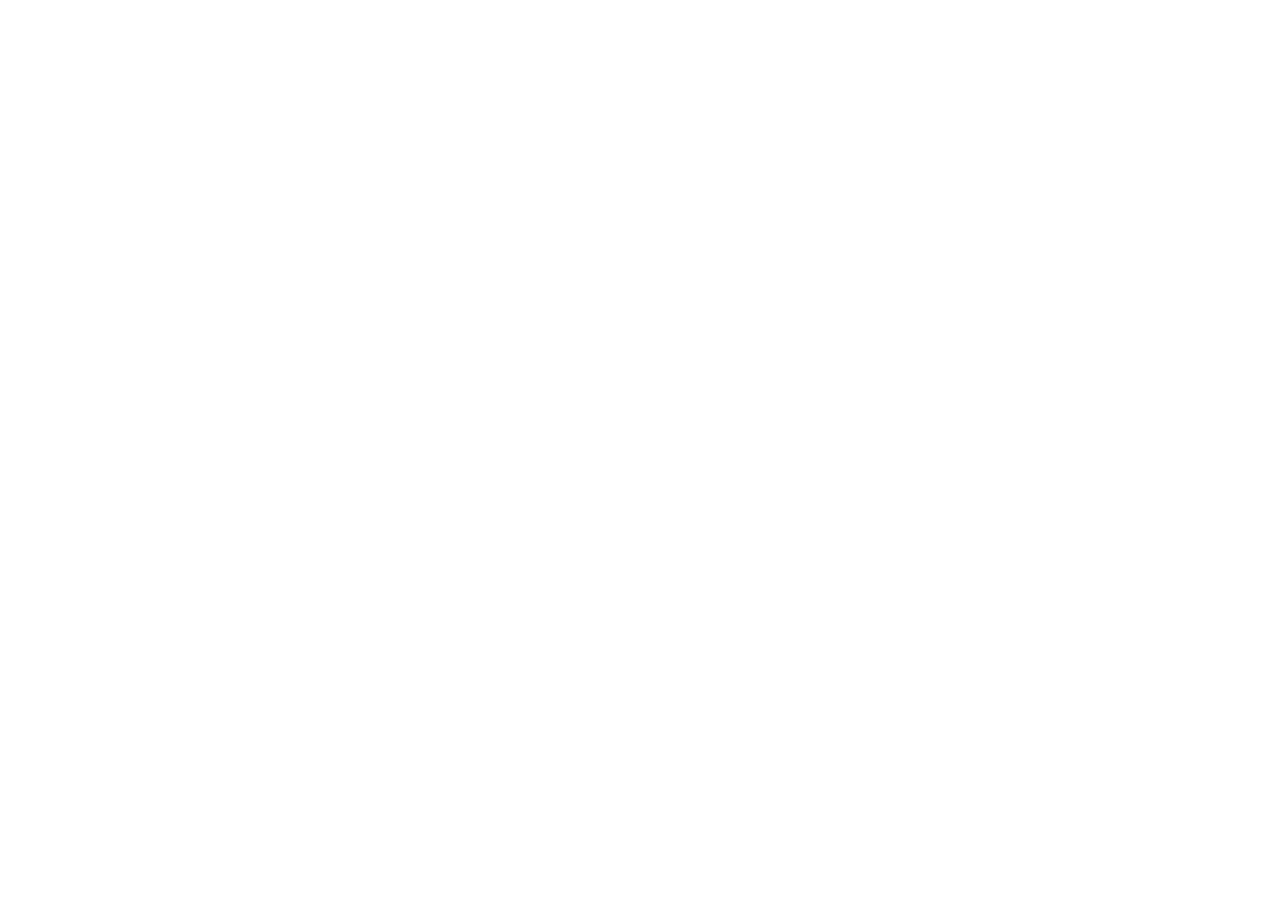
==== index.html @ 2ffd65c3 "frist-commit" ====
<!DOCTYPE html>
<html lang="en">
<head>
    <meta charset="UTF-8">
    <meta http-equiv="X-UA-Compatible" content="IE=edge">
    <meta name="viewport" content="width=device-width, initial-scale=1.0">
    <title>Salman Sharif</title>
</head>
<body>
    
</body>
</html>
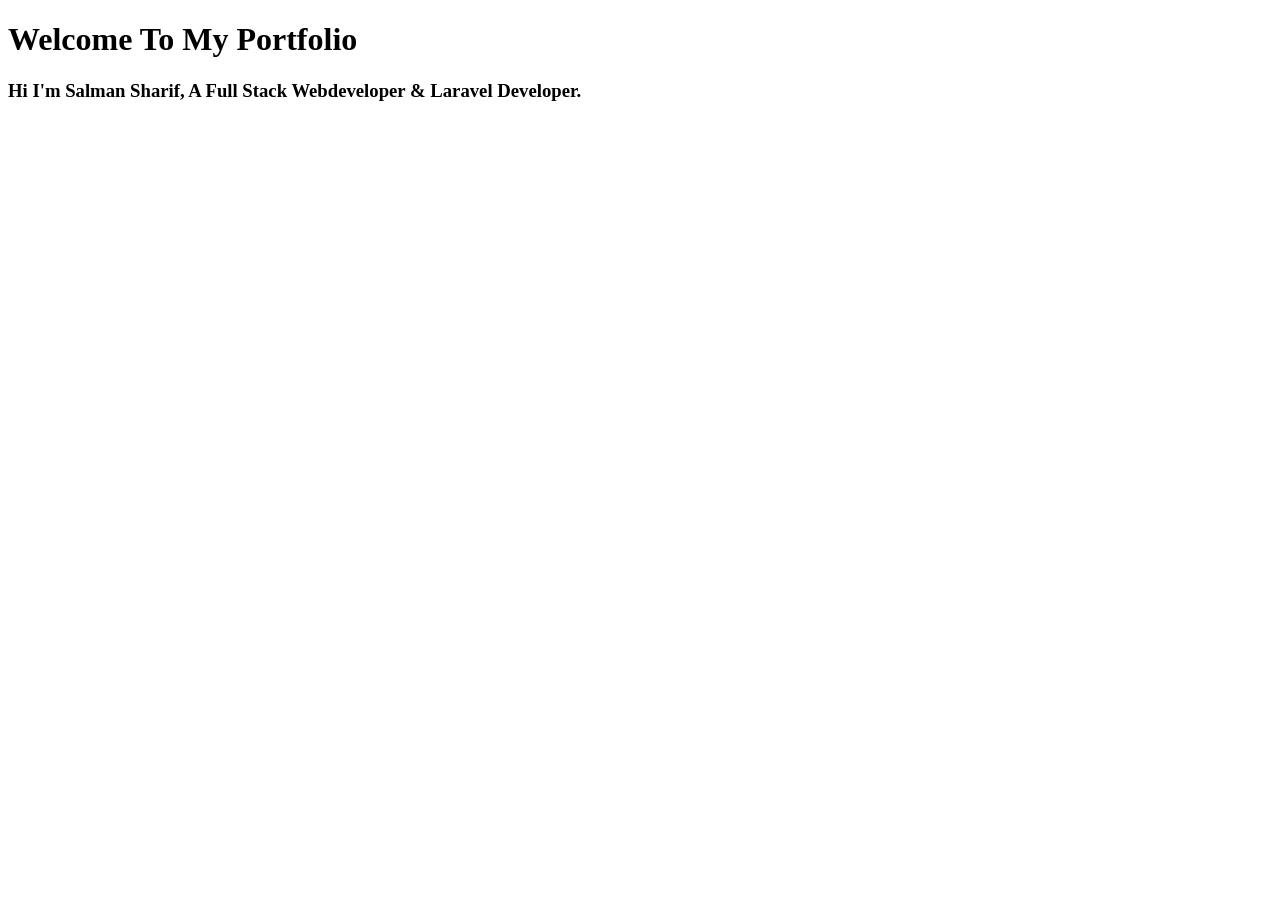
==== commit b76737ae: "test" ====
--- a/index.html
+++ b/index.html
@@ -4,9 +4,17 @@
     <meta charset="UTF-8">
     <meta http-equiv="X-UA-Compatible" content="IE=edge">
     <meta name="viewport" content="width=device-width, initial-scale=1.0">
+    <link rel="preconnect" href="https://fonts.googleapis.com">
+    <link rel="preconnect" href="https://fonts.gstatic.com" crossorigin>
+    <link href="https://fonts.googleapis.com/css2?family=Arima:wght@100&display=swap" rel="stylesheet">
+    <link rel="preconnect" href="https://fonts.googleapis.com">
+<link rel="preconnect" href="https://fonts.gstatic.com" crossorigin>
+<link href="https://fonts.googleapis.com/css2?family=PT+Serif&display=swap" rel="stylesheet">
     <title>Salman Sharif</title>
+    <link rel="stylesheet" href="style.css">
 </head>
 <body>
-    
+    <h1>Welcome To My Portfolio</h1>
+    <h3>Hi I'm Salman Sharif, A Full Stack Webdeveloper & Laravel Developer.</h3>
 </body>
 </html>
--- a/style.css
+++ b/style.css
@@ -0,0 +1,6 @@
+h1 h2 h3 h4 h5 h6{
+    font-family: 'Arima', cursive;
+}
+p{
+    font-family: 'PT Serif', serif;
+}
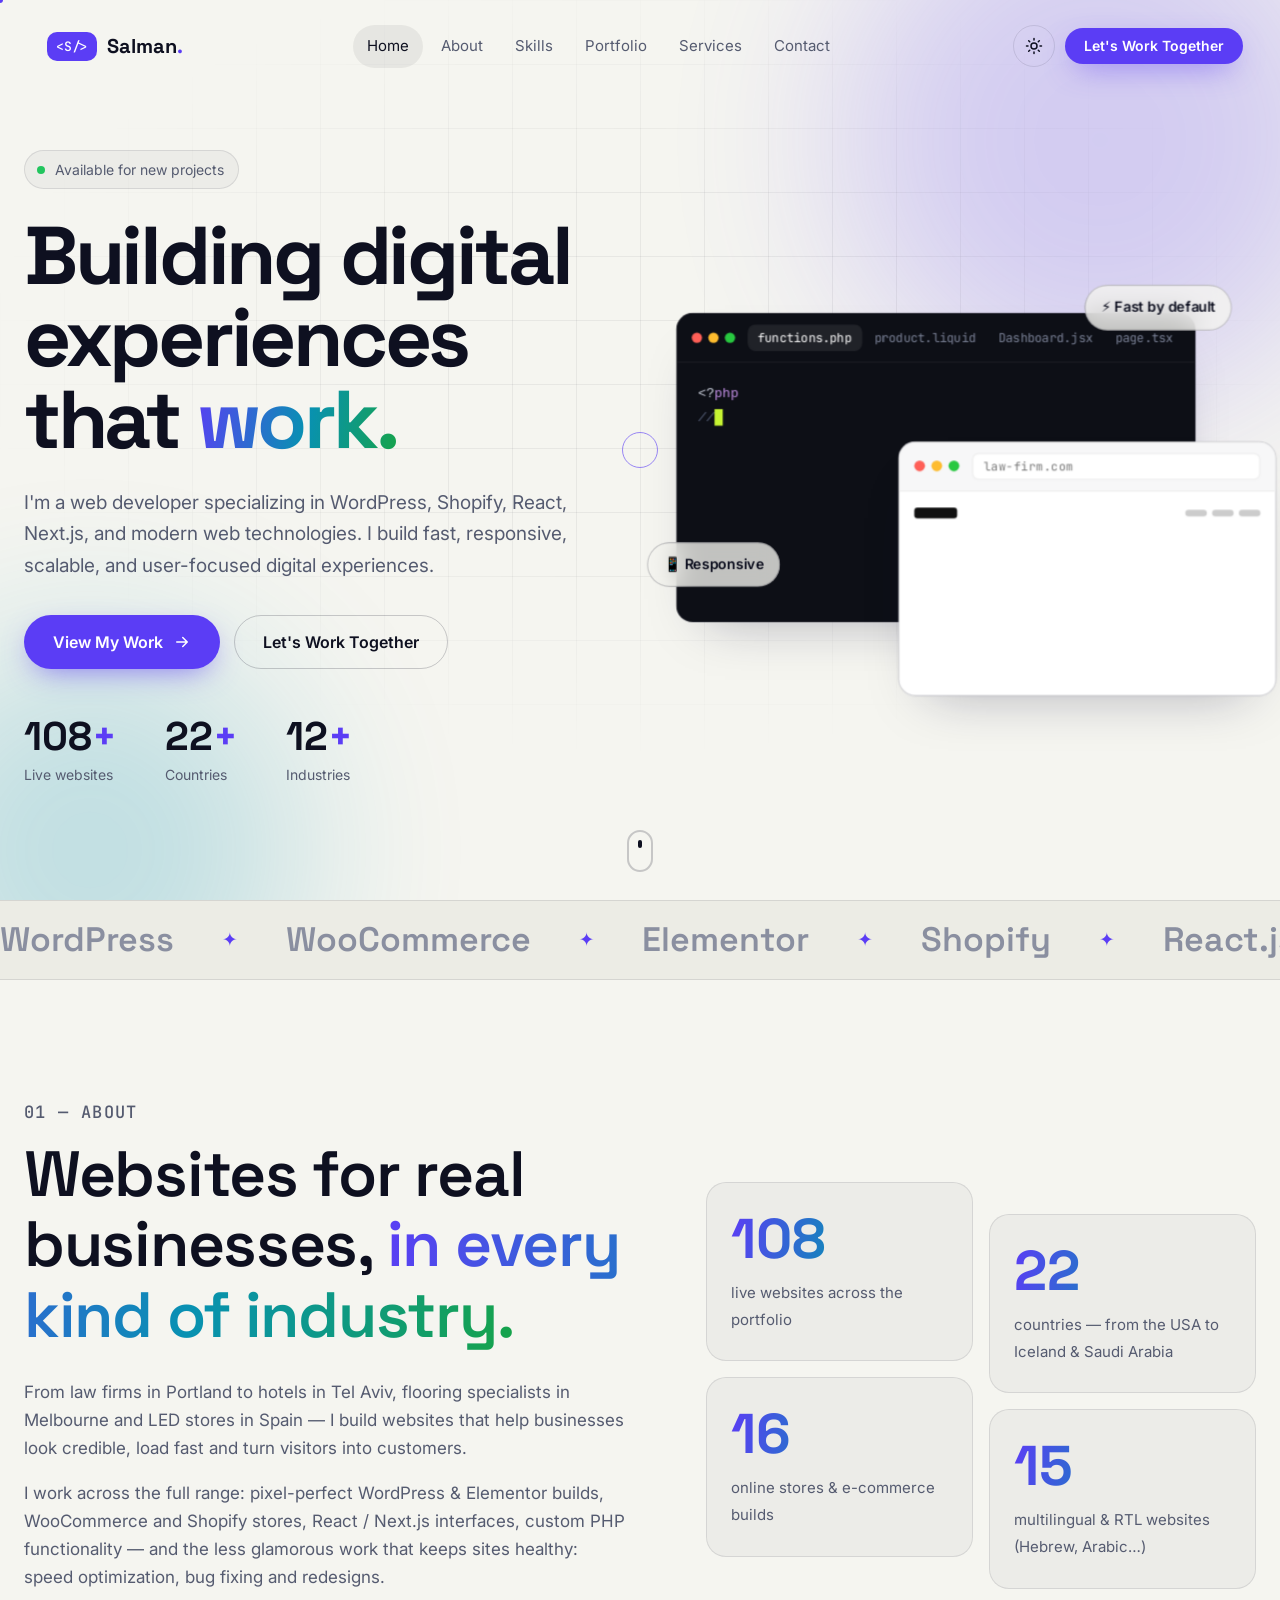
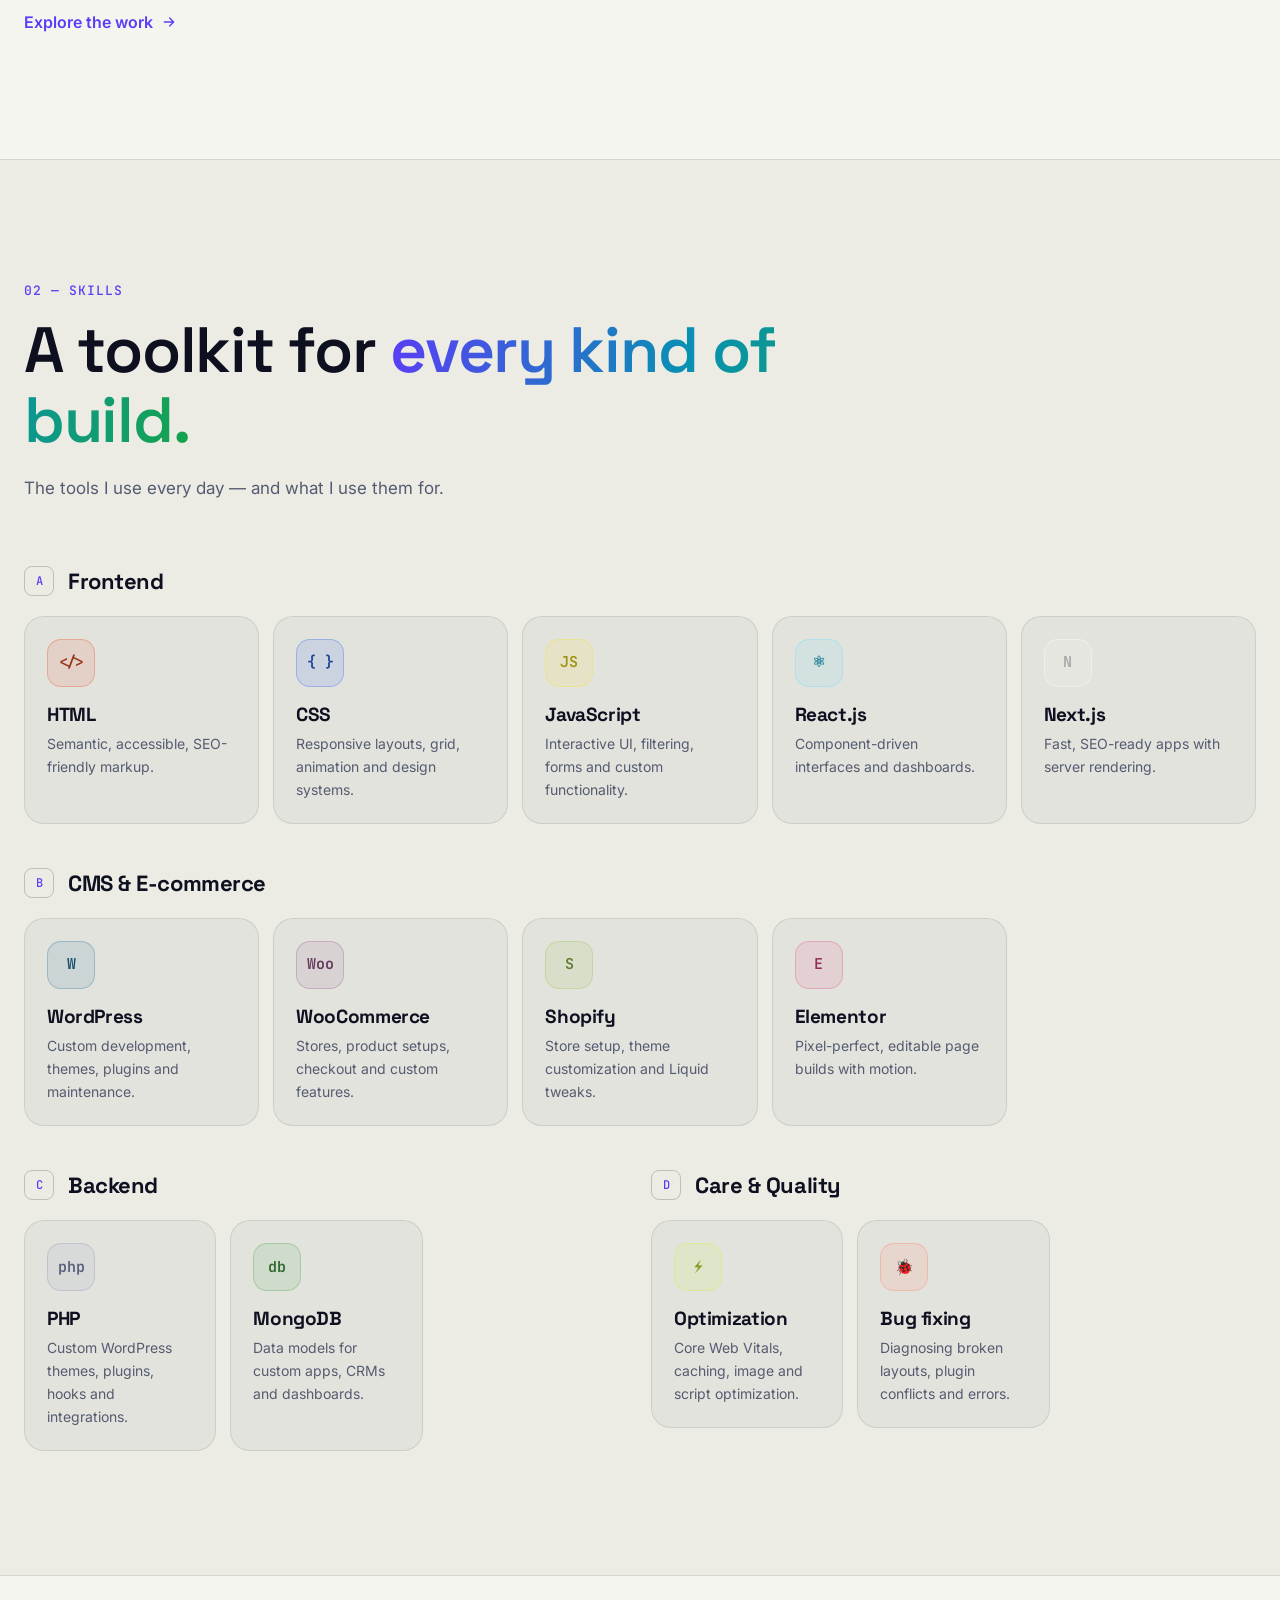
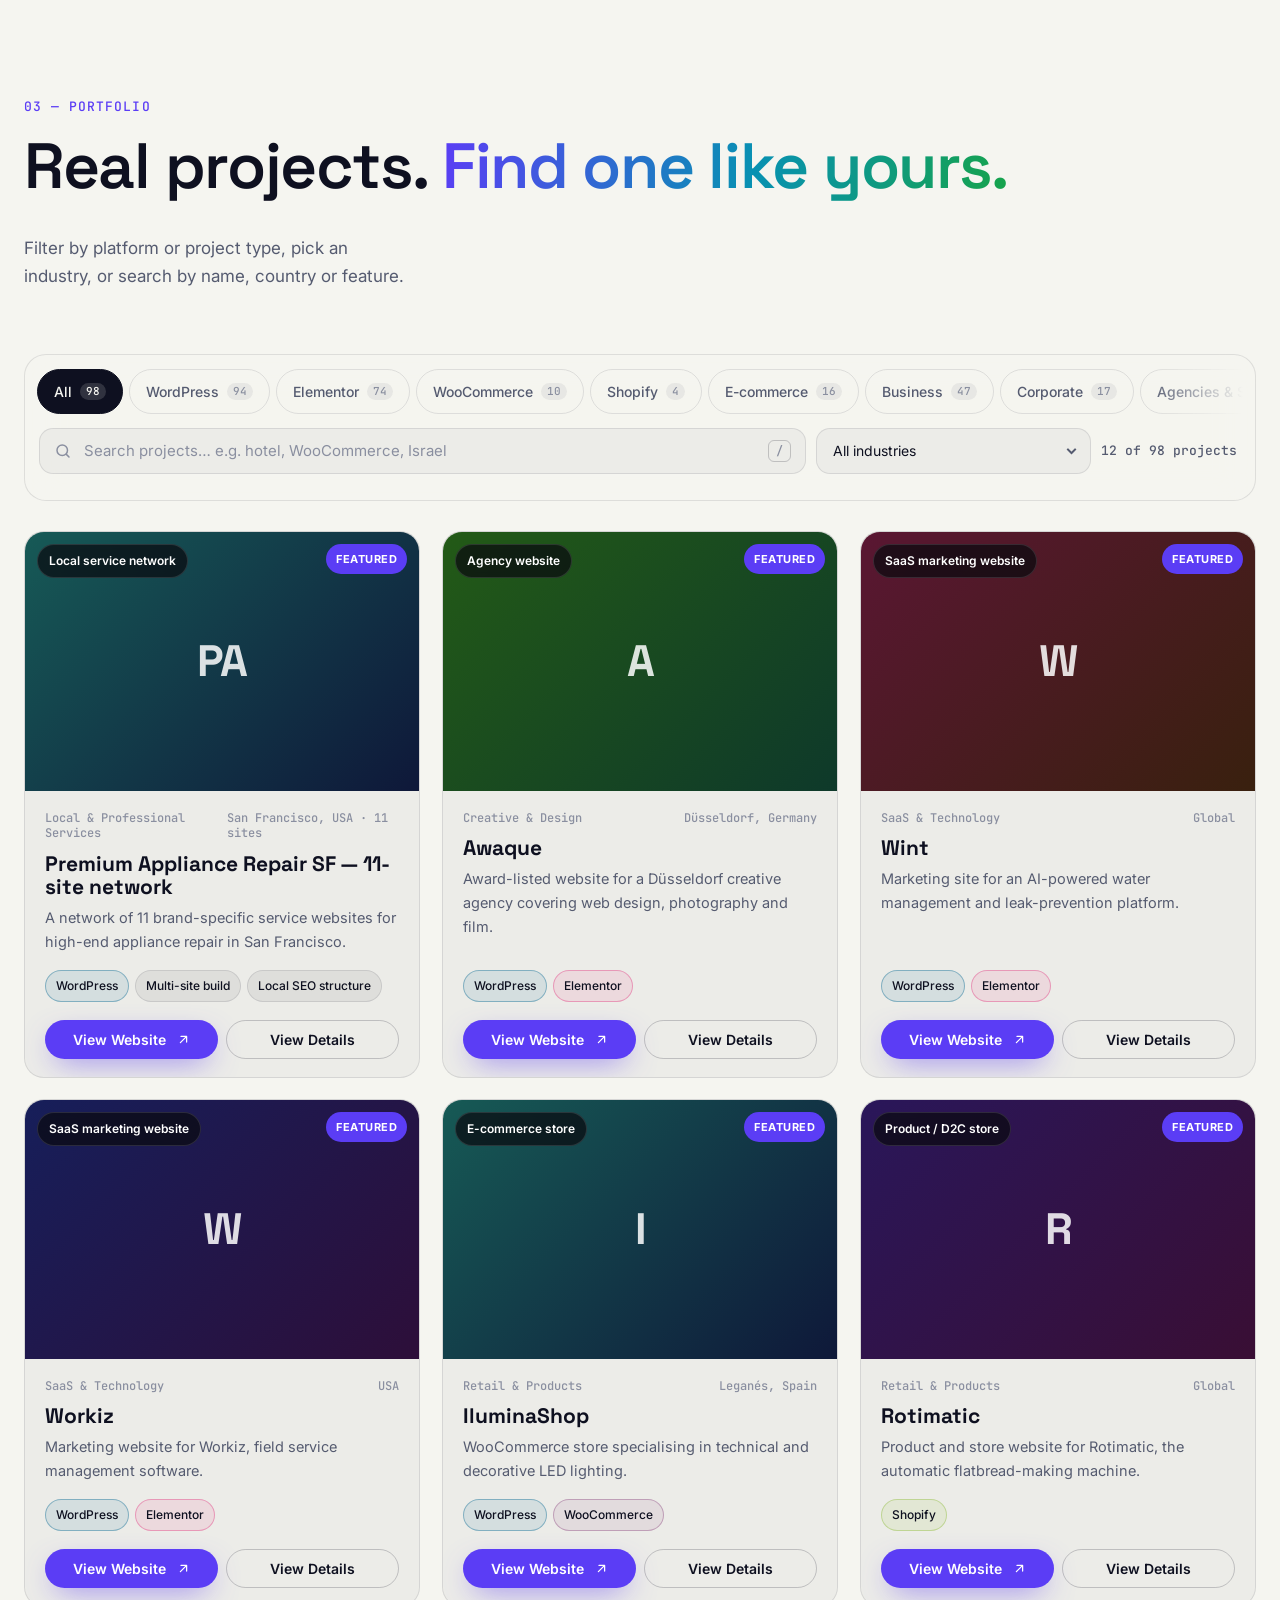
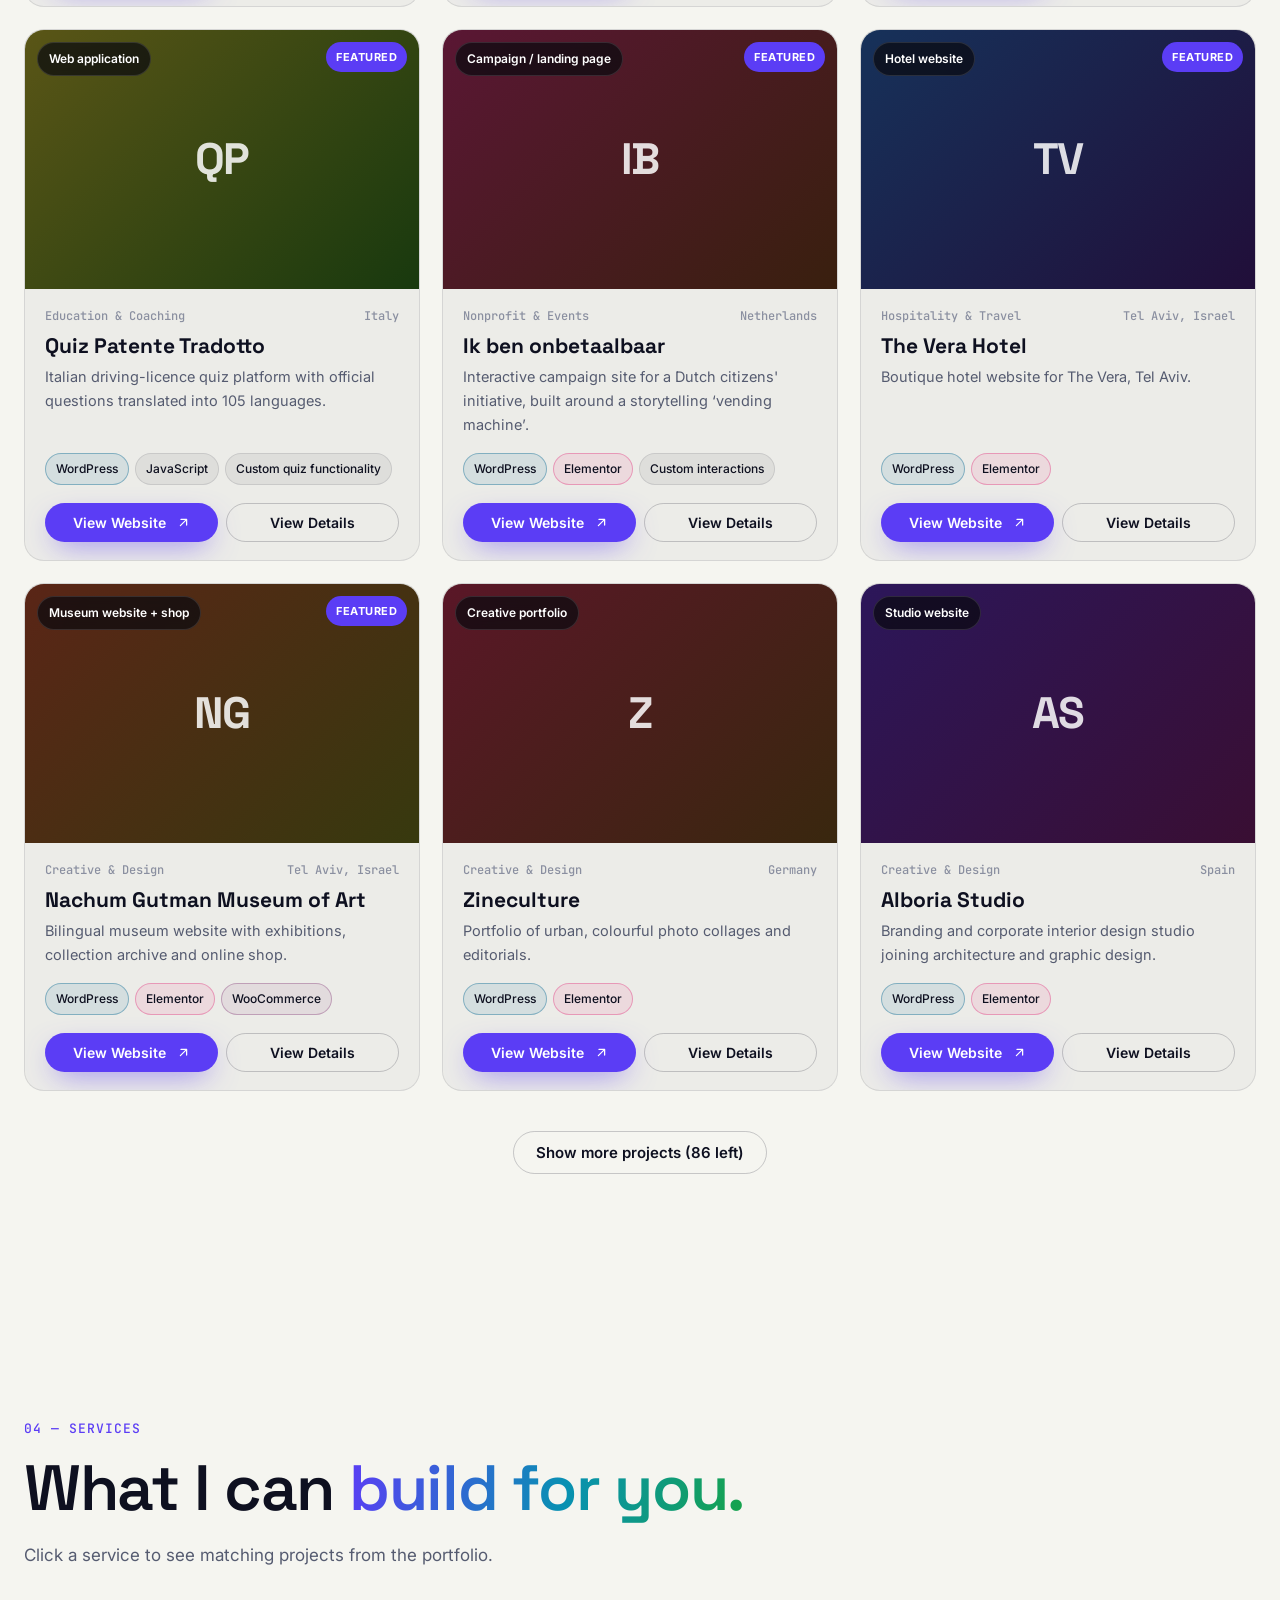
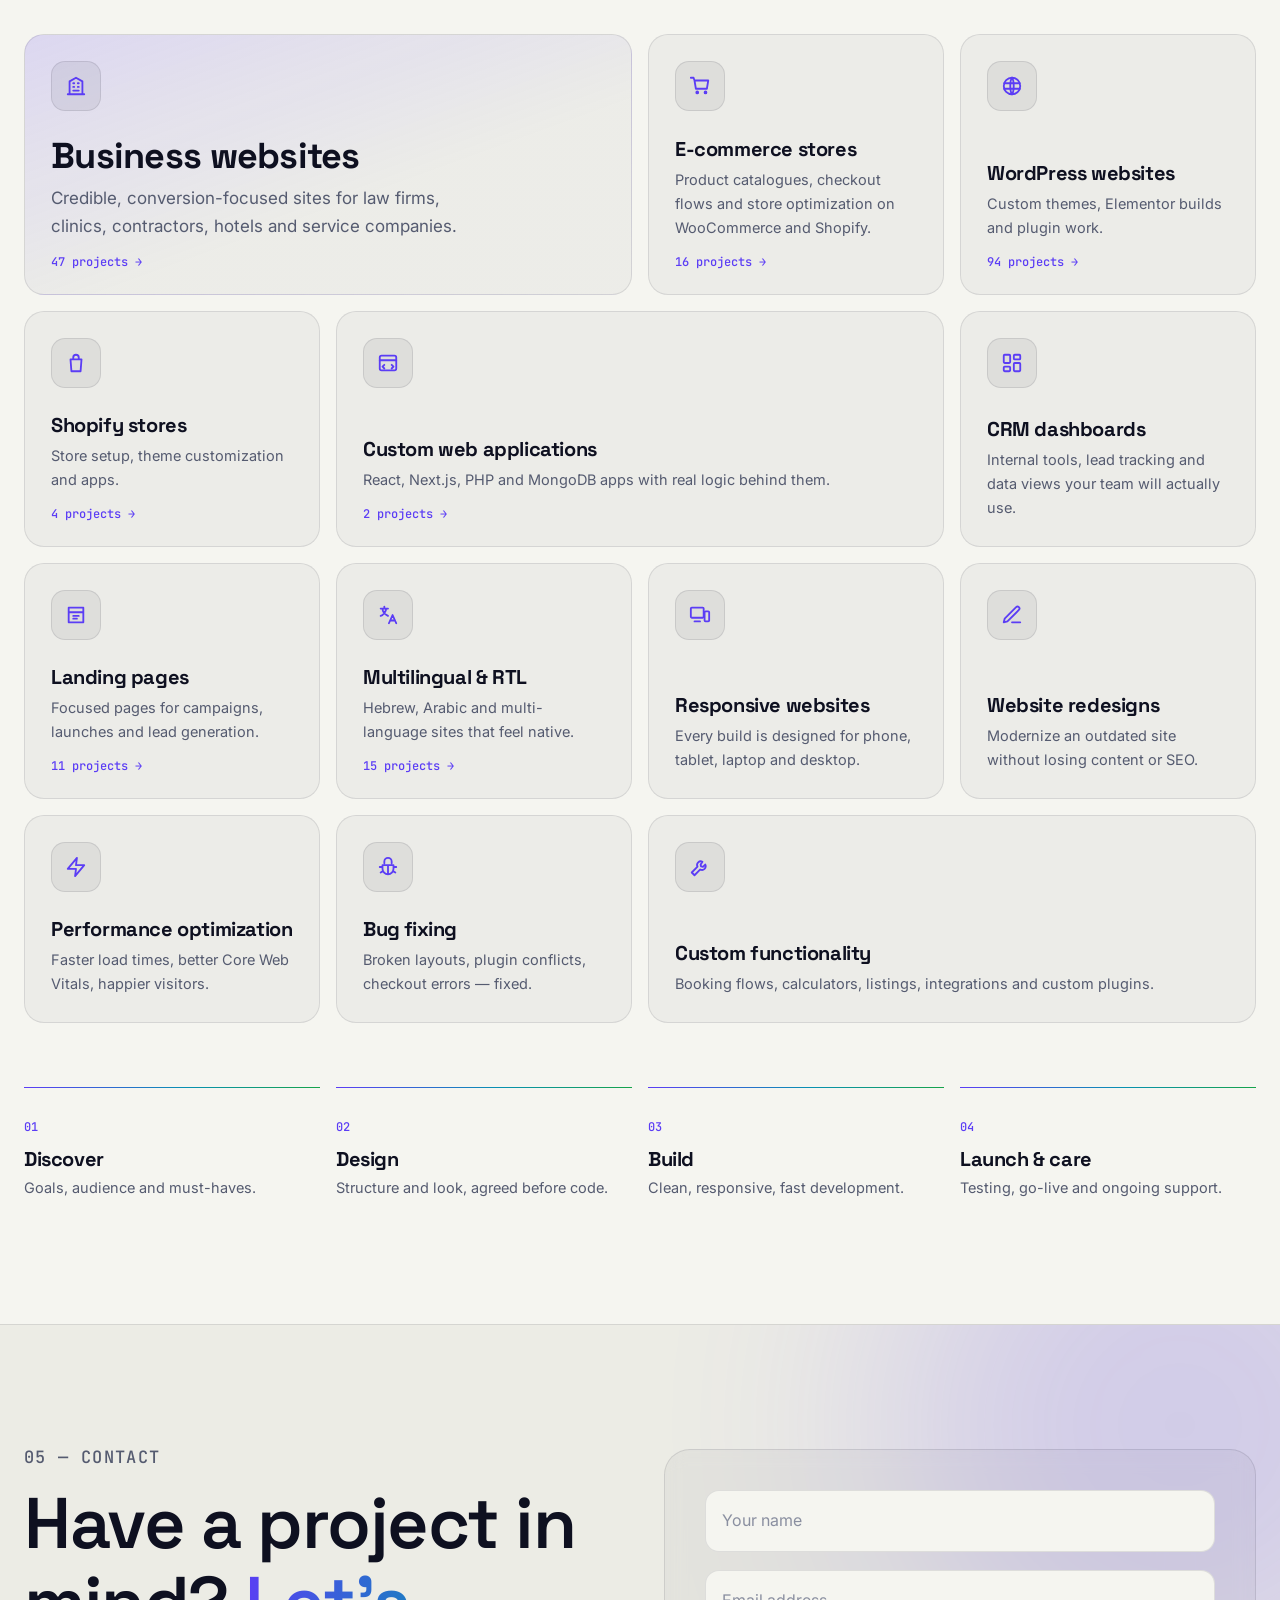
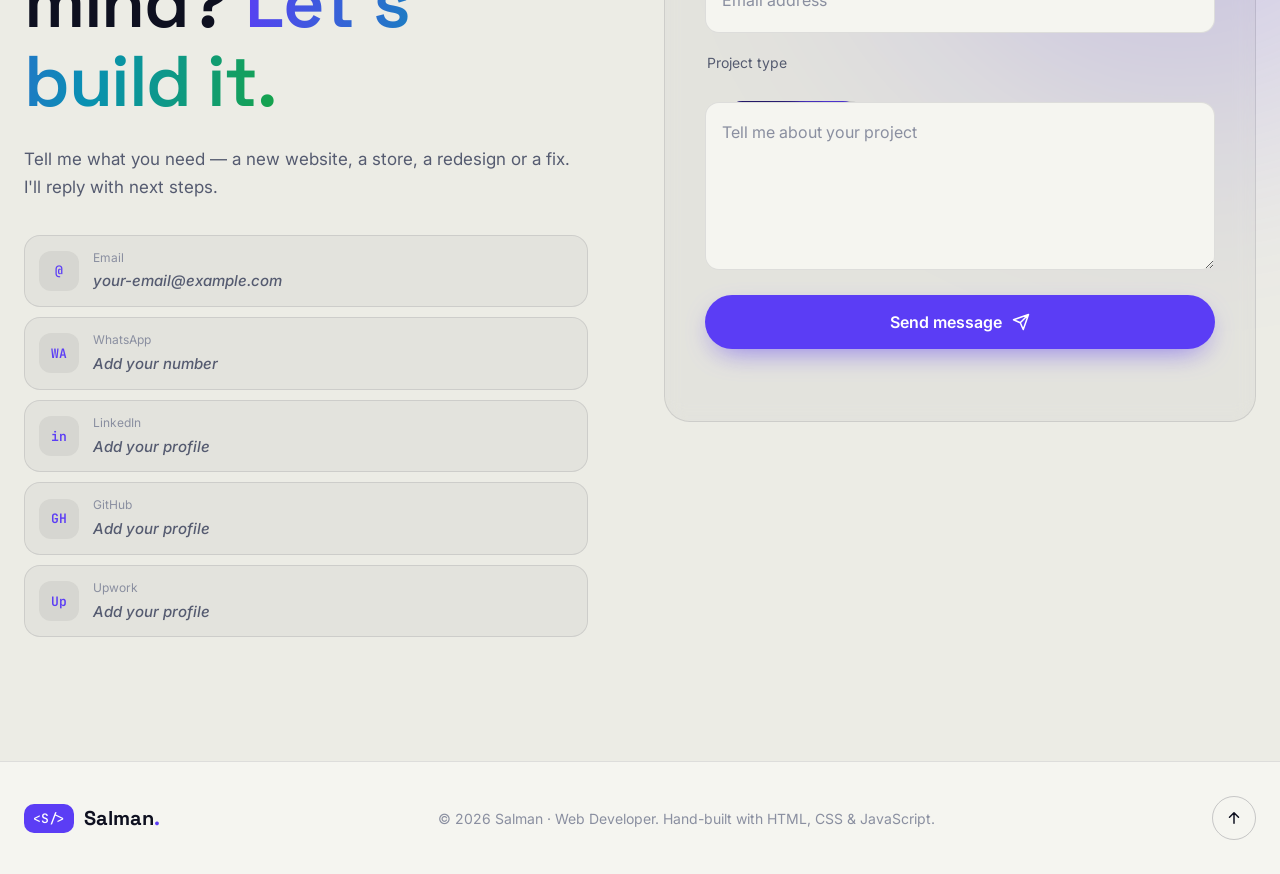
==== commit 2aff0df1: "Add interactive developer portfolio site Static HTML/CSS/JS portfolio built around 98 researched cli" ====
--- a/index.html
+++ b/index.html
@@ -1,20 +1,454 @@
-<!DOCTYPE html>
+<!doctype html>
 <html lang="en">
 <head>
-    <meta charset="UTF-8">
-    <meta http-equiv="X-UA-Compatible" content="IE=edge">
-    <meta name="viewport" content="width=device-width, initial-scale=1.0">
-    <link rel="preconnect" href="https://fonts.googleapis.com">
-    <link rel="preconnect" href="https://fonts.gstatic.com" crossorigin>
-    <link href="https://fonts.googleapis.com/css2?family=Arima:wght@100&display=swap" rel="stylesheet">
-    <link rel="preconnect" href="https://fonts.googleapis.com">
-<link rel="preconnect" href="https://fonts.gstatic.com" crossorigin>
-<link href="https://fonts.googleapis.com/css2?family=PT+Serif&display=swap" rel="stylesheet">
-    <title>Salman Sharif</title>
-    <link rel="stylesheet" href="style.css">
+  <meta charset="utf-8">
+  <meta name="viewport" content="width=device-width, initial-scale=1">
+  <title>Salman — Web Developer · WordPress, Shopify, React & Next.js</title>
+  <meta name="description" content="Web developer building fast, responsive websites and web apps with WordPress, WooCommerce, Elementor, Shopify, React, Next.js, PHP and MongoDB. Explore 90+ real projects by platform and industry.">
+  <meta name="theme-color" content="#0a0b10">
+  <meta property="og:type" content="website">
+  <meta property="og:title" content="Salman — Web Developer">
+  <meta property="og:description" content="Building digital experiences that work. WordPress, Shopify, React, Next.js and custom web development.">
+  <link rel="icon" href="assets/img/favicon.svg" type="image/svg+xml">
+  <link rel="preconnect" href="https://fonts.googleapis.com">
+  <link rel="preconnect" href="https://fonts.gstatic.com" crossorigin>
+  <link rel="preconnect" href="https://s0.wp.com" crossorigin>
+  <link href="https://fonts.googleapis.com/css2?family=Inter:wght@400;500;600&family=JetBrains+Mono:wght@400;500&family=Space+Grotesk:wght@500;600;700&display=swap" rel="stylesheet">
+  <link rel="stylesheet" href="assets/css/styles.css">
+  <script>(function(){var t;try{t=localStorage.getItem("theme")}catch(e){}if(!t&&window.matchMedia("(prefers-color-scheme: light)").matches)t="light";if(t)document.documentElement.dataset.theme=t})();</script>
+  <script type="application/ld+json">
+  {
+    "@context": "https://schema.org",
+    "@type": "Person",
+    "name": "Salman",
+    "jobTitle": "Web Developer",
+    "knowsAbout": ["WordPress", "WooCommerce", "Elementor", "Shopify", "React.js", "Next.js", "MongoDB", "PHP", "JavaScript", "HTML", "CSS"]
+  }
+  </script>
 </head>
 <body>
-    <h1>Welcome To My Portfolio</h1>
-    <h3>Hi I'm Salman Sharif, A Full Stack Webdeveloper & Laravel Developer.</h3>
+  <a class="skip-link" href="#main">Skip to content</a>
+
+  <!-- Custom cursor (hidden on touch & reduced-motion) -->
+  <div class="cursor" aria-hidden="true"><div class="cursor__dot"></div><div class="cursor__ring"></div></div>
+  <div class="scroll-progress" aria-hidden="true"></div>
+
+  <!-- ============ NAV ============ -->
+  <header class="nav" id="nav">
+    <div class="nav__inner container">
+      <a href="#home" class="nav__logo" aria-label="Salman — home">
+        <span class="logo-mark" aria-hidden="true">&lt;S/&gt;</span>
+        <span class="logo-text">Salman<span class="logo-dot">.</span></span>
+      </a>
+      <nav class="nav__links" aria-label="Primary">
+        <a href="#home" data-nav>Home</a>
+        <a href="#about" data-nav>About</a>
+        <a href="#skills" data-nav>Skills</a>
+        <a href="#portfolio" data-nav>Portfolio</a>
+        <a href="#services" data-nav>Services</a>
+        <a href="#contact" data-nav>Contact</a>
+      </nav>
+      <div class="nav__actions">
+        <button class="theme-toggle" type="button" aria-label="Toggle light and dark theme">
+          <svg class="i-sun" viewBox="0 0 24 24" aria-hidden="true"><circle cx="12" cy="12" r="4"/><path d="M12 2v2M12 20v2M4.9 4.9l1.4 1.4M17.7 17.7l1.4 1.4M2 12h2M20 12h2M4.9 19.1l1.4-1.4M17.7 6.3l1.4-1.4"/></svg>
+          <svg class="i-moon" viewBox="0 0 24 24" aria-hidden="true"><path d="M21 12.8A9 9 0 1 1 11.2 3a7 7 0 0 0 9.8 9.8z"/></svg>
+        </button>
+        <a href="#contact" class="btn btn--primary btn--sm nav__cta magnetic">Let's Work Together</a>
+        <button class="nav__burger" type="button" aria-label="Open menu" aria-expanded="false" aria-controls="mobile-menu">
+          <span></span><span></span>
+        </button>
+      </div>
+    </div>
+    <div class="mobile-menu" id="mobile-menu" hidden>
+      <nav aria-label="Mobile">
+        <a href="#home">Home</a>
+        <a href="#about">About</a>
+        <a href="#skills">Skills</a>
+        <a href="#portfolio">Portfolio</a>
+        <a href="#services">Services</a>
+        <a href="#contact">Contact</a>
+        <a href="#contact" class="btn btn--primary">Let's Work Together</a>
+      </nav>
+    </div>
+  </header>
+
+  <main id="main">
+    <!-- ============ HERO ============ -->
+    <section class="hero" id="home" aria-labelledby="hero-title">
+      <div class="hero__bg" aria-hidden="true">
+        <div class="blob blob--1"></div>
+        <div class="blob blob--2"></div>
+        <div class="grid-lines"></div>
+      </div>
+      <div class="container hero__inner">
+        <div class="hero__copy">
+          <p class="eyebrow reveal"><span class="pulse-dot" aria-hidden="true"></span> Available for new projects</p>
+          <h1 class="hero__title reveal" id="hero-title">
+            Building digital <br class="br-lg">experiences that <span class="grad-text">work.</span>
+          </h1>
+          <p class="hero__lead reveal">
+            I'm a web developer specializing in WordPress, Shopify, React, Next.js, and modern web technologies.
+            I build fast, responsive, scalable, and user-focused digital experiences.
+          </p>
+          <div class="hero__ctas reveal">
+            <a href="#portfolio" class="btn btn--primary btn--lg magnetic">
+              View My Work
+              <svg viewBox="0 0 24 24" aria-hidden="true"><path d="M5 12h14M13 6l6 6-6 6"/></svg>
+            </a>
+            <a href="#contact" class="btn btn--ghost btn--lg magnetic">Let's Work Together</a>
+          </div>
+          <ul class="hero__stats reveal" aria-label="Portfolio at a glance">
+            <li><strong data-count="projects">0</strong><span>Live websites</span></li>
+            <li><strong data-count="countries">0</strong><span>Countries</span></li>
+            <li><strong data-count="industries">0</strong><span>Industries</span></li>
+          </ul>
+        </div>
+
+        <!-- Interactive code → preview visual -->
+        <div class="hero__visual reveal" aria-label="Animated code editor building a website preview" role="img">
+          <div class="devbox tilt">
+            <div class="editor">
+              <div class="editor__bar">
+                <span class="dots" aria-hidden="true"><i></i><i></i><i></i></span>
+                <div class="editor__tabs" role="tablist" aria-label="Choose a stack">
+                  <button role="tab" class="tab is-active" data-stack="wp">functions.php</button>
+                  <button role="tab" class="tab" data-stack="shopify">product.liquid</button>
+                  <button role="tab" class="tab" data-stack="react">Dashboard.jsx</button>
+                  <button role="tab" class="tab" data-stack="next">page.tsx</button>
+                </div>
+              </div>
+              <pre class="editor__code"><code id="code-output"></code><span class="caret" aria-hidden="true"></span></pre>
+            </div>
+            <div class="preview">
+              <div class="preview__bar">
+                <span class="dots" aria-hidden="true"><i></i><i></i><i></i></span>
+                <span class="preview__url" id="preview-url">client-site.com</span>
+              </div>
+              <div class="preview__body" id="preview-body"></div>
+            </div>
+            <div class="float-chip float-chip--1" aria-hidden="true">⚡ Fast by default</div>
+            <div class="float-chip float-chip--2" aria-hidden="true">📱 Responsive</div>
+          </div>
+        </div>
+      </div>
+      <a href="#about" class="scroll-hint" aria-label="Scroll to About"><span></span></a>
+    </section>
+
+    <!-- ============ MARQUEE ============ -->
+    <div class="marquee" aria-hidden="true">
+      <div class="marquee__track">
+        <span>WordPress</span><span>WooCommerce</span><span>Elementor</span><span>Shopify</span><span>React.js</span><span>Next.js</span><span>MongoDB</span><span>PHP</span><span>JavaScript</span><span>HTML5</span><span>CSS3</span><span>Performance</span><span>Bug Fixing</span>
+        <span>WordPress</span><span>WooCommerce</span><span>Elementor</span><span>Shopify</span><span>React.js</span><span>Next.js</span><span>MongoDB</span><span>PHP</span><span>JavaScript</span><span>HTML5</span><span>CSS3</span><span>Performance</span><span>Bug Fixing</span>
+      </div>
+    </div>
+
+    <!-- ============ ABOUT ============ -->
+    <section class="section about" id="about" aria-labelledby="about-title">
+      <div class="container about__grid">
+        <div class="about__intro">
+          <p class="section-tag reveal">01 — About</p>
+          <h2 class="section-title reveal" id="about-title">Websites for real businesses, <span class="grad-text">in every kind of industry.</span></h2>
+          <p class="reveal">
+            From law firms in Portland to hotels in Tel Aviv, flooring specialists in Melbourne and LED stores in Spain — I build websites
+            that help businesses look credible, load fast and turn visitors into customers.
+          </p>
+          <p class="reveal">
+            I work across the full range: pixel-perfect WordPress &amp; Elementor builds, WooCommerce and Shopify stores,
+            React / Next.js interfaces, custom PHP functionality — and the less glamorous work that keeps sites healthy:
+            speed optimization, bug fixing and redesigns.
+          </p>
+          <a href="#portfolio" class="link-arrow reveal">Explore the work <svg viewBox="0 0 24 24" aria-hidden="true"><path d="M5 12h14M13 6l6 6-6 6"/></svg></a>
+        </div>
+        <div class="about__cards">
+          <article class="stat-card reveal">
+            <strong data-count="projects">0</strong>
+            <span>live websites across the portfolio</span>
+          </article>
+          <article class="stat-card reveal">
+            <strong data-count="countries">0</strong>
+            <span>countries — from the USA to Iceland &amp; Saudi Arabia</span>
+          </article>
+          <article class="stat-card reveal">
+            <strong data-count="ecommerce">0</strong>
+            <span>online stores &amp; e-commerce builds</span>
+          </article>
+          <article class="stat-card reveal">
+            <strong data-count="multilingual">0</strong>
+            <span>multilingual &amp; RTL websites (Hebrew, Arabic…)</span>
+          </article>
+        </div>
+      </div>
+    </section>
+
+    <!-- ============ SKILLS ============ -->
+    <section class="section skills" id="skills" aria-labelledby="skills-title">
+      <div class="container">
+        <header class="section-head">
+          <p class="section-tag reveal">02 — Skills</p>
+          <h2 class="section-title reveal" id="skills-title">A toolkit for <span class="grad-text">every kind of build.</span></h2>
+          <p class="section-sub reveal">The tools I use every day — and what I use them for.</p>
+        </header>
+
+        <div class="skill-groups">
+          <div class="skill-group reveal">
+            <h3><span class="skill-group__num">A</span> Frontend</h3>
+            <div class="skill-grid">
+              <article class="skill-card spotlight" style="--c:#e34f26"><div class="skill-card__icon">&lt;/&gt;</div><h4>HTML</h4><p>Semantic, accessible, SEO-friendly markup.</p></article>
+              <article class="skill-card spotlight" style="--c:#2965f1"><div class="skill-card__icon">{ }</div><h4>CSS</h4><p>Responsive layouts, grid, animation and design systems.</p></article>
+              <article class="skill-card spotlight" style="--c:#f7df1e"><div class="skill-card__icon">JS</div><h4>JavaScript</h4><p>Interactive UI, filtering, forms and custom functionality.</p></article>
+              <article class="skill-card spotlight" style="--c:#61dafb"><div class="skill-card__icon">⚛</div><h4>React.js</h4><p>Component-driven interfaces and dashboards.</p></article>
+              <article class="skill-card spotlight" style="--c:#ffffff"><div class="skill-card__icon">N</div><h4>Next.js</h4><p>Fast, SEO-ready apps with server rendering.</p></article>
+            </div>
+          </div>
+
+          <div class="skill-group reveal">
+            <h3><span class="skill-group__num">B</span> CMS &amp; E-commerce</h3>
+            <div class="skill-grid">
+              <article class="skill-card spotlight" style="--c:#21759b"><div class="skill-card__icon">W</div><h4>WordPress</h4><p>Custom development, themes, plugins and maintenance.</p></article>
+              <article class="skill-card spotlight" style="--c:#96588a"><div class="skill-card__icon">Woo</div><h4>WooCommerce</h4><p>Stores, product setups, checkout and custom features.</p></article>
+              <article class="skill-card spotlight" style="--c:#95bf47"><div class="skill-card__icon">S</div><h4>Shopify</h4><p>Store setup, theme customization and Liquid tweaks.</p></article>
+              <article class="skill-card spotlight" style="--c:#e2498a"><div class="skill-card__icon">E</div><h4>Elementor</h4><p>Pixel-perfect, editable page builds with motion.</p></article>
+            </div>
+          </div>
+
+          <div class="skill-group skill-group--half reveal">
+            <h3><span class="skill-group__num">C</span> Backend</h3>
+            <div class="skill-grid">
+              <article class="skill-card spotlight" style="--c:#8892bf"><div class="skill-card__icon">php</div><h4>PHP</h4><p>Custom WordPress themes, plugins, hooks and integrations.</p></article>
+              <article class="skill-card spotlight" style="--c:#47a248"><div class="skill-card__icon">db</div><h4>MongoDB</h4><p>Data models for custom apps, CRMs and dashboards.</p></article>
+            </div>
+          </div>
+
+          <div class="skill-group skill-group--half reveal">
+            <h3><span class="skill-group__num">D</span> Care &amp; Quality</h3>
+            <div class="skill-grid">
+              <article class="skill-card spotlight" style="--c:#c6f432"><div class="skill-card__icon">⚡</div><h4>Optimization</h4><p>Core Web Vitals, caching, image and script optimization.</p></article>
+              <article class="skill-card spotlight" style="--c:#ff7a59"><div class="skill-card__icon">🐞</div><h4>Bug fixing</h4><p>Diagnosing broken layouts, plugin conflicts and errors.</p></article>
+            </div>
+          </div>
+        </div>
+      </div>
+    </section>
+
+    <!-- ============ PORTFOLIO ============ -->
+    <section class="section portfolio" id="portfolio" aria-labelledby="portfolio-title">
+      <div class="container">
+        <header class="section-head section-head--split">
+          <div>
+            <p class="section-tag reveal">03 — Portfolio</p>
+            <h2 class="section-title reveal" id="portfolio-title">Real projects. <span class="grad-text">Find one like yours.</span></h2>
+          </div>
+          <p class="section-sub reveal">Filter by platform or project type, pick an industry, or search by name, country or feature.</p>
+        </header>
+
+        <div class="toolbar reveal" role="search">
+          <div class="filters" id="filters" role="tablist" aria-label="Filter projects by category"></div>
+          <div class="toolbar__row">
+            <label class="search">
+              <svg viewBox="0 0 24 24" aria-hidden="true"><circle cx="11" cy="11" r="7"/><path d="m20 20-3.5-3.5"/></svg>
+              <span class="sr-only">Search projects</span>
+              <input type="search" id="project-search" placeholder="Search projects… e.g. hotel, WooCommerce, Israel" autocomplete="off">
+              <kbd aria-hidden="true">/</kbd>
+            </label>
+            <label class="select">
+              <span class="sr-only">Industry</span>
+              <select id="industry-filter">
+                <option value="all">All industries</option>
+              </select>
+            </label>
+            <p class="result-count" id="result-count" aria-live="polite"></p>
+          </div>
+          <div class="active-filters" id="active-filters" hidden></div>
+        </div>
+
+        <div class="project-grid" id="project-grid"></div>
+
+        <div class="empty" id="empty-state" hidden>
+          <p class="empty__title">No projects match that search.</p>
+          <p>Try another keyword, or <button type="button" class="link-btn" id="reset-filters">reset all filters</button>.</p>
+        </div>
+
+        <div class="load-more">
+          <button type="button" class="btn btn--ghost magnetic" id="load-more" hidden>Show more projects</button>
+        </div>
+      </div>
+    </section>
+
+    <!-- ============ SERVICES ============ -->
+    <section class="section services" id="services" aria-labelledby="services-title">
+      <div class="container">
+        <header class="section-head">
+          <p class="section-tag reveal">04 — Services</p>
+          <h2 class="section-title reveal" id="services-title">What I can <span class="grad-text">build for you.</span></h2>
+          <p class="section-sub reveal">Click a service to see matching projects from the portfolio.</p>
+        </header>
+
+        <div class="bento" id="services-grid">
+          <a href="#portfolio" class="bento__item bento__item--xl spotlight reveal" data-jump="business">
+            <span class="bento__icon"><svg viewBox="0 0 24 24"><path d="M3 21h18M5 21V7l7-4 7 4v14M9 9h1M14 9h1M9 13h1M14 13h1M9 17h6"/></svg></span>
+            <h3>Business websites</h3>
+            <p>Credible, conversion-focused sites for law firms, clinics, contractors, hotels and service companies.</p>
+            <span class="bento__count" data-service-count="business"></span>
+          </a>
+          <a href="#portfolio" class="bento__item spotlight reveal" data-jump="ecommerce">
+            <span class="bento__icon"><svg viewBox="0 0 24 24"><path d="M6 6h15l-1.5 9h-12zM6 6 5 3H2M9 20a1 1 0 1 0 0-2 1 1 0 0 0 0 2zM18 20a1 1 0 1 0 0-2 1 1 0 0 0 0 2z"/></svg></span>
+            <h3>E-commerce stores</h3>
+            <p>Product catalogues, checkout flows and store optimization on WooCommerce and Shopify.</p>
+            <span class="bento__count" data-service-count="ecommerce"></span>
+          </a>
+          <a href="#portfolio" class="bento__item spotlight reveal" data-jump="wordpress">
+            <span class="bento__icon"><svg viewBox="0 0 24 24"><circle cx="12" cy="12" r="9"/><path d="M3.5 9h17M3.5 15h17M12 3c2.5 3 2.5 15 0 18M12 3c-2.5 3-2.5 15 0 18"/></svg></span>
+            <h3>WordPress websites</h3>
+            <p>Custom themes, Elementor builds and plugin work.</p>
+            <span class="bento__count" data-service-count="wordpress"></span>
+          </a>
+          <a href="#portfolio" class="bento__item spotlight reveal" data-jump="shopify">
+            <span class="bento__icon"><svg viewBox="0 0 24 24"><path d="M6 8h12l-1 13H7zM9 8V6a3 3 0 0 1 6 0v2"/></svg></span>
+            <h3>Shopify stores</h3>
+            <p>Store setup, theme customization and apps.</p>
+            <span class="bento__count" data-service-count="shopify"></span>
+          </a>
+          <a href="#portfolio" class="bento__item bento__item--wide spotlight reveal" data-jump="webapp">
+            <span class="bento__icon"><svg viewBox="0 0 24 24"><rect x="3" y="4" width="18" height="16" rx="2"/><path d="M3 9h18M8 14l-2 2 2 2M16 14l2 2-2 2"/></svg></span>
+            <h3>Custom web applications</h3>
+            <p>React, Next.js, PHP and MongoDB apps with real logic behind them.</p>
+            <span class="bento__count" data-service-count="webapp"></span>
+          </a>
+          <a href="#contact" class="bento__item spotlight reveal" data-service="CRM / Dashboard">
+            <span class="bento__icon"><svg viewBox="0 0 24 24"><rect x="3" y="3" width="7" height="9" rx="1"/><rect x="14" y="3" width="7" height="5" rx="1"/><rect x="14" y="12" width="7" height="9" rx="1"/><rect x="3" y="16" width="7" height="5" rx="1"/></svg></span>
+            <h3>CRM dashboards</h3>
+            <p>Internal tools, lead tracking and data views your team will actually use.</p>
+          </a>
+          <a href="#portfolio" class="bento__item spotlight reveal" data-jump="landing">
+            <span class="bento__icon"><svg viewBox="0 0 24 24"><path d="M4 4h16v16H4zM4 9h16M9 13h6M9 16h4"/></svg></span>
+            <h3>Landing pages</h3>
+            <p>Focused pages for campaigns, launches and lead generation.</p>
+            <span class="bento__count" data-service-count="landing"></span>
+          </a>
+          <a href="#portfolio" class="bento__item spotlight reveal" data-jump="multilingual">
+            <span class="bento__icon"><svg viewBox="0 0 24 24"><path d="M4 5h8M8 3v2M6 5c0 4 4 7 6 8M10 5c0 3-3 7-6 8M13 21l4-9 4 9M14.5 18h5"/></svg></span>
+            <h3>Multilingual &amp; RTL</h3>
+            <p>Hebrew, Arabic and multi-language sites that feel native.</p>
+            <span class="bento__count" data-service-count="multilingual"></span>
+          </a>
+          <a href="#contact" class="bento__item spotlight reveal" data-service="Responsive website">
+            <span class="bento__icon"><svg viewBox="0 0 24 24"><rect x="2" y="4" width="14" height="11" rx="1"/><rect x="17" y="8" width="5" height="11" rx="1"/><path d="M6 19h6"/></svg></span>
+            <h3>Responsive websites</h3>
+            <p>Every build is designed for phone, tablet, laptop and desktop.</p>
+          </a>
+          <a href="#contact" class="bento__item spotlight reveal" data-service="Website redesign">
+            <span class="bento__icon"><svg viewBox="0 0 24 24"><path d="M12 20h9M16.5 3.5a2.1 2.1 0 0 1 3 3L7 19l-4 1 1-4z"/></svg></span>
+            <h3>Website redesigns</h3>
+            <p>Modernize an outdated site without losing content or SEO.</p>
+          </a>
+          <a href="#contact" class="bento__item spotlight reveal" data-service="Performance optimization">
+            <span class="bento__icon"><svg viewBox="0 0 24 24"><path d="M13 2 3 14h9l-1 8 10-12h-9z"/></svg></span>
+            <h3>Performance optimization</h3>
+            <p>Faster load times, better Core Web Vitals, happier visitors.</p>
+          </a>
+          <a href="#contact" class="bento__item spotlight reveal" data-service="Bug fixing">
+            <span class="bento__icon"><svg viewBox="0 0 24 24"><path d="M8 8V6a4 4 0 0 1 8 0v2M6 10h12v4a6 6 0 0 1-12 0zM3 12h3M18 12h3M4 18l2.5-1.5M20 18l-2.5-1.5M12 10v10"/></svg></span>
+            <h3>Bug fixing</h3>
+            <p>Broken layouts, plugin conflicts, checkout errors — fixed.</p>
+          </a>
+          <a href="#contact" class="bento__item bento__item--wide spotlight reveal" data-service="Custom functionality">
+            <span class="bento__icon"><svg viewBox="0 0 24 24"><path d="M14.7 6.3a4 4 0 0 0-5.4 5.4L3 18l3 3 6.3-6.3a4 4 0 0 0 5.4-5.4l-2.5 2.5-2.1-.4-.4-2.1z"/></svg></span>
+            <h3>Custom functionality</h3>
+            <p>Booking flows, calculators, listings, integrations and custom plugins.</p>
+          </a>
+        </div>
+
+        <ol class="process">
+          <li class="reveal"><span>01</span><h4>Discover</h4><p>Goals, audience and must-haves.</p></li>
+          <li class="reveal"><span>02</span><h4>Design</h4><p>Structure and look, agreed before code.</p></li>
+          <li class="reveal"><span>03</span><h4>Build</h4><p>Clean, responsive, fast development.</p></li>
+          <li class="reveal"><span>04</span><h4>Launch &amp; care</h4><p>Testing, go-live and ongoing support.</p></li>
+        </ol>
+      </div>
+    </section>
+
+    <!-- ============ CONTACT ============ -->
+    <section class="section contact" id="contact" aria-labelledby="contact-title">
+      <div class="container contact__grid">
+        <div class="contact__intro">
+          <p class="section-tag reveal">05 — Contact</p>
+          <h2 class="section-title contact__title reveal" id="contact-title">Have a project in mind? <span class="grad-text">Let's build it.</span></h2>
+          <p class="reveal">Tell me what you need — a new website, a store, a redesign or a fix. I'll reply with next steps.</p>
+
+          <ul class="contact__links reveal" id="contact-links">
+            <li><a data-contact="email" href="#"><span class="ci">@</span><span><small>Email</small><b data-contact-label="email">your-email@example.com</b></span></a></li>
+            <li><a data-contact="whatsapp" href="#" target="_blank" rel="noopener"><span class="ci">WA</span><span><small>WhatsApp</small><b>Add your number</b></span></a></li>
+            <li><a data-contact="linkedin" href="#" target="_blank" rel="noopener"><span class="ci">in</span><span><small>LinkedIn</small><b>Add your profile</b></span></a></li>
+            <li><a data-contact="github" href="#" target="_blank" rel="noopener"><span class="ci">GH</span><span><small>GitHub</small><b>Add your profile</b></span></a></li>
+            <li><a data-contact="upwork" href="#" target="_blank" rel="noopener"><span class="ci">Up</span><span><small>Upwork</small><b>Add your profile</b></span></a></li>
+          </ul>
+        </div>
+
+        <form class="contact-form reveal" id="contact-form" novalidate>
+          <div class="field">
+            <input type="text" id="cf-name" name="name" placeholder=" " required autocomplete="name">
+            <label for="cf-name">Your name</label>
+            <span class="field__error" aria-live="polite"></span>
+          </div>
+          <div class="field">
+            <input type="email" id="cf-email" name="email" placeholder=" " required autocomplete="email">
+            <label for="cf-email">Email address</label>
+            <span class="field__error" aria-live="polite"></span>
+          </div>
+          <fieldset class="field field--chips">
+            <legend>Project type</legend>
+            <div class="chips" id="project-type-chips">
+              <label><input type="radio" name="type" value="Business website" checked><span>Business website</span></label>
+              <label><input type="radio" name="type" value="E-commerce store"><span>E-commerce store</span></label>
+              <label><input type="radio" name="type" value="WordPress website"><span>WordPress</span></label>
+              <label><input type="radio" name="type" value="Shopify store"><span>Shopify</span></label>
+              <label><input type="radio" name="type" value="Web application"><span>Web app</span></label>
+              <label><input type="radio" name="type" value="CRM / Dashboard"><span>CRM / Dashboard</span></label>
+              <label><input type="radio" name="type" value="Landing page"><span>Landing page</span></label>
+              <label><input type="radio" name="type" value="Website redesign"><span>Redesign</span></label>
+              <label><input type="radio" name="type" value="Performance optimization"><span>Speed-up</span></label>
+              <label><input type="radio" name="type" value="Bug fixing"><span>Bug fixing</span></label>
+              <label><input type="radio" name="type" value="Other"><span>Other</span></label>
+            </div>
+          </fieldset>
+          <div class="field">
+            <textarea id="cf-message" name="message" rows="5" placeholder=" " required></textarea>
+            <label for="cf-message">Tell me about your project</label>
+            <span class="field__error" aria-live="polite"></span>
+          </div>
+          <button type="submit" class="btn btn--primary btn--lg btn--block magnetic">
+            <span class="btn__label">Send message</span>
+            <svg viewBox="0 0 24 24" aria-hidden="true"><path d="M22 2 11 13M22 2l-7 20-4-9-9-4z"/></svg>
+          </button>
+          <p class="form-status" id="form-status" role="status"></p>
+        </form>
+      </div>
+    </section>
+  </main>
+
+  <footer class="footer">
+    <div class="container footer__inner">
+      <a href="#home" class="nav__logo"><span class="logo-mark" aria-hidden="true">&lt;S/&gt;</span><span class="logo-text">Salman<span class="logo-dot">.</span></span></a>
+      <p>© <span id="year"></span> Salman · Web Developer. Hand-built with HTML, CSS &amp; JavaScript.</p>
+      <a href="#home" class="to-top" aria-label="Back to top"><svg viewBox="0 0 24 24" aria-hidden="true"><path d="M12 19V5M6 11l6-6 6 6"/></svg></a>
+    </div>
+  </footer>
+
+  <!-- ============ PROJECT MODAL ============ -->
+  <div class="modal" id="project-modal" role="dialog" aria-modal="true" aria-labelledby="modal-title" hidden>
+    <div class="modal__backdrop" data-close></div>
+    <div class="modal__panel" tabindex="-1">
+      <button class="modal__close" type="button" aria-label="Close project details" data-close>
+        <svg viewBox="0 0 24 24" aria-hidden="true"><path d="M6 6l12 12M18 6 6 18"/></svg>
+      </button>
+      <div class="modal__content" id="modal-content"></div>
+    </div>
+  </div>
+
+  <noscript><p class="noscript">Enable JavaScript to browse and filter the portfolio.</p></noscript>
+
+  <script src="assets/js/projects.js"></script>
+  <script src="assets/js/screenshots.js"></script>
+  <script src="assets/js/main.js" defer></script>
 </body>
-</html>+</html>
--- a/assets/css/styles.css
+++ b/assets/css/styles.css
@@ -0,0 +1,566 @@
+/* ==========================================================================
+   Salman — Portfolio
+   1. Tokens   2. Base   3. Layout & utilities   4. Buttons
+   5. Nav      6. Hero   7. Marquee   8. About   9. Skills
+   10. Portfolio   11. Modal   12. Services   13. Contact   14. Footer
+   15. Motion & responsive
+   ========================================================================== */
+
+/* 1. Tokens ---------------------------------------------------------------- */
+:root {
+  --bg: #0a0b10;
+  --bg-2: #0f1118;
+  --surface: rgba(255, 255, 255, 0.035);
+  --surface-2: rgba(255, 255, 255, 0.06);
+  --border: rgba(255, 255, 255, 0.08);
+  --border-strong: rgba(255, 255, 255, 0.16);
+  --text: #eef0f6;
+  --muted: #9aa1b5;
+  --faint: #5d6377;
+  --accent: #c6f432;
+  --accent-2: #7c5cff;
+  --accent-3: #22d3ee;
+  --on-accent: #0a0b10;
+  --grad: linear-gradient(100deg, var(--accent) 0%, var(--accent-3) 45%, var(--accent-2) 100%);
+  --shadow: 0 24px 60px -24px rgba(0, 0, 0, 0.6);
+  --glass: rgba(14, 16, 24, 0.72);
+  --radius: 20px;
+  --radius-sm: 12px;
+  --ease: cubic-bezier(0.22, 1, 0.36, 1);
+  --font-display: "Space Grotesk", system-ui, sans-serif;
+  --font-body: "Inter", system-ui, -apple-system, "Segoe UI", sans-serif;
+  --font-mono: "JetBrains Mono", ui-monospace, monospace;
+  --nav-h: 76px;
+  color-scheme: dark;
+}
+
+:root[data-theme="light"] {
+  --bg: #f5f5f0;
+  --bg-2: #ecece5;
+  --surface: rgba(10, 12, 30, 0.035);
+  --surface-2: rgba(10, 12, 30, 0.06);
+  --border: rgba(10, 12, 30, 0.1);
+  --border-strong: rgba(10, 12, 30, 0.2);
+  --text: #0e1020;
+  --muted: #555b70;
+  --faint: #8a8fa0;
+  --accent: #5b3df5;
+  --accent-2: #5b3df5;
+  --accent-3: #0891b2;
+  --on-accent: #ffffff;
+  --grad: linear-gradient(100deg, #5b3df5 0%, #0891b2 55%, #16a34a 100%);
+  --shadow: 0 24px 50px -28px rgba(20, 20, 60, 0.35);
+  --glass: rgba(245, 245, 240, 0.78);
+  color-scheme: light;
+}
+
+/* 2. Base ------------------------------------------------------------------ */
+*, *::before, *::after { box-sizing: border-box; }
+html { scroll-behavior: smooth; scroll-padding-top: calc(var(--nav-h) + 12px); -webkit-text-size-adjust: 100%; }
+body {
+  margin: 0;
+  background: var(--bg);
+  color: var(--text);
+  font: 400 16px/1.65 var(--font-body);
+  -webkit-font-smoothing: antialiased;
+  overflow-x: hidden;
+  transition: background-color .4s var(--ease), color .4s var(--ease);
+}
+img { max-width: 100%; display: block; }
+a { color: inherit; text-decoration: none; }
+button, input, select, textarea { font: inherit; color: inherit; }
+button { cursor: pointer; background: none; border: 0; padding: 0; }
+svg { width: 1em; height: 1em; fill: none; stroke: currentColor; stroke-width: 2; stroke-linecap: round; stroke-linejoin: round; flex-shrink: 0; }
+h1, h2, h3, h4 { font-family: var(--font-display); line-height: 1.1; margin: 0; letter-spacing: -0.02em; }
+p { margin: 0 0 1em; }
+::selection { background: var(--accent); color: var(--on-accent); }
+:focus-visible { outline: 2px solid var(--accent); outline-offset: 3px; border-radius: 6px; }
+
+.skip-link { position: fixed; left: 16px; top: -60px; z-index: 1000; padding: 10px 16px; background: var(--accent); color: var(--on-accent); border-radius: 10px; font-weight: 600; transition: top .2s; }
+.skip-link:focus { top: 16px; }
+.sr-only { position: absolute; width: 1px; height: 1px; overflow: hidden; clip: rect(0 0 0 0); white-space: nowrap; }
+.noscript { text-align: center; padding: 20px; color: var(--muted); }
+
+/* 3. Layout & utilities ---------------------------------------------------- */
+.container { width: min(1240px, 100% - 48px); margin-inline: auto; }
+.section { padding: clamp(72px, 10vw, 124px) 0; position: relative; }
+.section-head { max-width: 760px; margin-bottom: clamp(40px, 6vw, 64px); }
+.section-head--split { max-width: none; display: flex; align-items: end; justify-content: space-between; gap: 32px; flex-wrap: wrap; }
+.section-head--split .section-sub { max-width: 380px; margin: 0; }
+.section-tag { font: 500 13px/1 var(--font-mono); color: var(--accent); letter-spacing: .08em; text-transform: uppercase; margin-bottom: 18px; }
+.section-title { font-size: clamp(34px, 5.4vw, 64px); font-weight: 600; }
+.section-sub { color: var(--muted); font-size: 17px; margin-top: 18px; }
+.grad-text { background: var(--grad); -webkit-background-clip: text; background-clip: text; color: transparent; }
+.eyebrow { display: inline-flex; align-items: center; gap: 10px; padding: 7px 14px 7px 12px; border: 1px solid var(--border); border-radius: 999px; background: var(--surface); font-size: 14px; color: var(--muted); margin-bottom: 26px; }
+.pulse-dot { width: 8px; height: 8px; border-radius: 50%; background: #22c55e; box-shadow: 0 0 0 0 rgba(34, 197, 94, .6); animation: pulse 2s infinite; }
+@keyframes pulse { 70% { box-shadow: 0 0 0 10px rgba(34, 197, 94, 0); } 100% { box-shadow: 0 0 0 0 rgba(34, 197, 94, 0); } }
+.link-arrow { display: inline-flex; align-items: center; gap: 8px; font-weight: 600; color: var(--accent); }
+.link-arrow svg { transition: transform .3s var(--ease); }
+.link-arrow:hover svg { transform: translateX(5px); }
+.link-btn { color: var(--accent); text-decoration: underline; text-underline-offset: 3px; }
+
+/* Spotlight hover (mouse-follow glow) */
+.spotlight { position: relative; isolation: isolate; }
+.spotlight::before {
+  content: ""; position: absolute; inset: 0; border-radius: inherit; z-index: -1; opacity: 0; transition: opacity .4s;
+  background: radial-gradient(420px circle at var(--mx, 50%) var(--my, 50%), color-mix(in srgb, var(--c, var(--accent)) 16%, transparent), transparent 60%);
+}
+.spotlight:hover::before { opacity: 1; }
+
+/* 4. Buttons --------------------------------------------------------------- */
+.btn {
+  --btn-bg: var(--surface-2);
+  display: inline-flex; align-items: center; justify-content: center; gap: 10px;
+  padding: 13px 22px; border-radius: 999px; font-weight: 600; font-size: 15px; line-height: 1;
+  border: 1px solid transparent; background: var(--btn-bg); white-space: nowrap;
+  transition: transform .35s var(--ease), background-color .3s, border-color .3s, box-shadow .3s, color .3s;
+  will-change: transform;
+}
+.btn svg { font-size: 18px; transition: transform .35s var(--ease); }
+.btn:hover svg { transform: translateX(4px); }
+.btn--primary { --btn-bg: var(--accent); color: var(--on-accent); box-shadow: 0 10px 30px -10px color-mix(in srgb, var(--accent) 70%, transparent); }
+.btn--primary:hover { box-shadow: 0 16px 40px -12px color-mix(in srgb, var(--accent) 85%, transparent); }
+.btn--ghost { background: transparent; border-color: var(--border-strong); }
+.btn--ghost:hover { background: var(--surface-2); border-color: var(--text); }
+.btn--sm { padding: 10px 18px; font-size: 14px; }
+.btn--lg { padding: 17px 28px; font-size: 16px; }
+.btn--block { width: 100%; }
+.btn[disabled] { opacity: .6; pointer-events: none; }
+
+/* 5. Nav ------------------------------------------------------------------- */
+.nav { position: fixed; inset: 0 0 auto; z-index: 100; padding: 14px 0; transition: padding .4s var(--ease); }
+.nav__inner {
+  display: flex; align-items: center; justify-content: space-between; gap: 20px;
+  padding: 10px 12px 10px 22px; border-radius: 999px; border: 1px solid transparent;
+  transition: background-color .4s, border-color .4s, box-shadow .4s, padding .4s var(--ease), width .4s var(--ease);
+}
+.nav.is-scrolled { padding: 10px 0; }
+.nav.is-scrolled .nav__inner {
+  background: var(--glass); border-color: var(--border); box-shadow: var(--shadow);
+  backdrop-filter: blur(18px) saturate(1.4); -webkit-backdrop-filter: blur(18px) saturate(1.4);
+  padding-block: 6px; width: min(1080px, 100% - 32px);
+}
+.nav__logo { display: inline-flex; align-items: center; gap: 10px; font: 700 20px/1 var(--font-display); }
+.logo-mark { font: 500 13px/1 var(--font-mono); padding: 8px 9px; border-radius: 10px; background: var(--accent); color: var(--on-accent); transition: transform .5s var(--ease); }
+.nav__logo:hover .logo-mark { transform: rotate(-8deg) scale(1.06); }
+.logo-dot { color: var(--accent); }
+.nav__links { display: flex; gap: 4px; }
+.nav__links a { position: relative; padding: 9px 14px; font-size: 15px; color: var(--muted); border-radius: 999px; transition: color .25s, background-color .25s; }
+.nav__links a:hover { color: var(--text); }
+.nav__links a.is-active { color: var(--text); background: var(--surface-2); }
+.nav__actions { display: flex; align-items: center; gap: 10px; }
+.theme-toggle { width: 42px; height: 42px; display: grid; place-items: center; border-radius: 50%; border: 1px solid var(--border); font-size: 18px; transition: transform .5s var(--ease), background-color .3s; }
+.theme-toggle:hover { transform: rotate(25deg); background: var(--surface-2); }
+.theme-toggle .i-sun { display: none; }
+:root[data-theme="light"] .theme-toggle .i-sun { display: block; }
+:root[data-theme="light"] .theme-toggle .i-moon { display: none; }
+.nav__burger { display: none; width: 44px; height: 44px; border-radius: 50%; border: 1px solid var(--border); position: relative; }
+.nav__burger span { position: absolute; left: 13px; right: 13px; height: 2px; background: currentColor; border-radius: 2px; transition: transform .4s var(--ease), top .4s var(--ease); }
+.nav__burger span:first-child { top: 17px; }
+.nav__burger span:last-child { top: 25px; }
+.nav__burger[aria-expanded="true"] span:first-child { top: 21px; transform: rotate(45deg); }
+.nav__burger[aria-expanded="true"] span:last-child { top: 21px; transform: rotate(-45deg); }
+.mobile-menu { position: fixed; inset: 0; z-index: -1; background: var(--bg); padding: calc(var(--nav-h) + 30px) 24px 40px; display: flex; }
+.mobile-menu[hidden] { display: none; }
+.mobile-menu nav { display: flex; flex-direction: column; gap: 6px; width: 100%; }
+.mobile-menu a:not(.btn) { font: 600 clamp(30px, 9vw, 44px)/1.2 var(--font-display); padding: 6px 0; opacity: 0; transform: translateY(16px); transition: opacity .5s var(--ease), transform .5s var(--ease), color .2s; }
+.mobile-menu a:not(.btn):hover { color: var(--accent); }
+.mobile-menu .btn { margin-top: 26px; opacity: 0; transition: opacity .5s .3s; }
+.mobile-menu.is-open a { opacity: 1; transform: none; }
+.mobile-menu.is-open a:nth-child(2) { transition-delay: .04s; } .mobile-menu.is-open a:nth-child(3) { transition-delay: .08s; }
+.mobile-menu.is-open a:nth-child(4) { transition-delay: .12s; } .mobile-menu.is-open a:nth-child(5) { transition-delay: .16s; }
+.mobile-menu.is-open a:nth-child(6) { transition-delay: .2s; }
+
+.scroll-progress { position: fixed; top: 0; left: 0; height: 2px; width: 100%; transform-origin: 0 50%; transform: scaleX(0); background: var(--grad); z-index: 101; }
+
+/* 6. Hero ------------------------------------------------------------------ */
+.hero { min-height: 100vh; min-height: 100svh; display: flex; align-items: center; padding: calc(var(--nav-h) + 50px) 0 90px; position: relative; overflow: hidden; }
+.hero__bg { position: absolute; inset: 0; z-index: -1; pointer-events: none; }
+.blob { position: absolute; border-radius: 50%; filter: blur(90px); opacity: .5; }
+.blob--1 { width: 520px; height: 520px; background: var(--accent-2); top: -120px; right: -80px; animation: drift 18s ease-in-out infinite alternate; }
+.blob--2 { width: 420px; height: 420px; background: var(--accent-3); bottom: -160px; left: -120px; opacity: .28; animation: drift 22s ease-in-out infinite alternate-reverse; }
+:root[data-theme="light"] .blob { opacity: .22; }
+@keyframes drift { to { transform: translate(-60px, 60px) scale(1.12); } }
+.grid-lines {
+  position: absolute; inset: 0;
+  background-image: linear-gradient(var(--border) 1px, transparent 1px), linear-gradient(90deg, var(--border) 1px, transparent 1px);
+  background-size: 64px 64px;
+  mask-image: radial-gradient(ellipse 70% 60% at 50% 40%, #000 30%, transparent 75%);
+  -webkit-mask-image: radial-gradient(ellipse 70% 60% at 50% 40%, #000 30%, transparent 75%);
+  opacity: .6;
+}
+.hero__inner { display: grid; grid-template-columns: 1.05fr 1fr; gap: clamp(40px, 5vw, 80px); align-items: center; }
+.hero__inner > *, .about__grid > *, .contact__grid > * { min-width: 0; }
+.hero__title { font-size: clamp(42px, 6.4vw, 84px); font-weight: 700; letter-spacing: -0.04em; line-height: 1; margin-bottom: 26px; }
+.hero__lead { font-size: clamp(17px, 1.6vw, 19px); color: var(--muted); max-width: 560px; margin-bottom: 34px; }
+.hero__ctas { display: flex; flex-wrap: wrap; gap: 14px; margin-bottom: 48px; }
+.hero__stats { display: flex; gap: clamp(24px, 4vw, 48px); list-style: none; padding: 0; margin: 0; }
+.hero__stats li { display: flex; flex-direction: column; }
+.hero__stats strong { font: 700 clamp(30px, 3.5vw, 40px)/1 var(--font-display); }
+.hero__stats strong::after { content: "+"; color: var(--accent); }
+.hero__stats span { font-size: 14px; color: var(--muted); margin-top: 6px; }
+
+.hero__visual { position: relative; perspective: 1200px; }
+.devbox { position: relative; transform-style: preserve-3d; transition: transform .6s var(--ease); }
+.editor, .preview { border: 1px solid var(--border-strong); border-radius: 16px; overflow: hidden; box-shadow: var(--shadow); }
+.editor { background: #0d0f16; color: #d6dbe8; width: 88%; position: relative; z-index: 2; transform: translateZ(40px); }
+.editor__bar, .preview__bar { display: flex; align-items: center; gap: 12px; padding: 10px 14px; border-bottom: 1px solid rgba(255,255,255,.07); }
+.dots { display: inline-flex; gap: 6px; }
+.dots i { width: 10px; height: 10px; border-radius: 50%; background: #ff5f57; }
+.dots i:nth-child(2) { background: #febc2e; } .dots i:nth-child(3) { background: #28c840; }
+.editor__tabs { display: flex; gap: 2px; overflow-x: auto; scrollbar-width: none; }
+.editor__tabs::-webkit-scrollbar { display: none; }
+.tab { font: 400 12px/1 var(--font-mono); padding: 7px 10px; border-radius: 8px; color: #7d8499; white-space: nowrap; transition: color .2s, background-color .2s; }
+.tab:hover { color: #d6dbe8; }
+.tab.is-active { color: #fff; background: rgba(255,255,255,.08); }
+.editor__code { margin: 0; padding: 18px 20px 22px; min-height: 250px; font: 400 13px/1.7 var(--font-mono); white-space: pre-wrap; word-break: break-word; }
+.caret { display: inline-block; width: 8px; height: 16px; background: #c6f432; vertical-align: text-bottom; animation: blink 1s steps(1) infinite; }
+@keyframes blink { 50% { opacity: 0; } }
+.tok-k { color: #c792ea; } .tok-s { color: #c3e88d; } .tok-f { color: #82aaff; } .tok-c { color: #5c6680; font-style: italic; } .tok-t { color: #f07178; } .tok-n { color: #f78c6c; }
+
+.preview { position: absolute; right: 0; bottom: -64px; width: 62%; background: #fff; color: #111; z-index: 3; transform: translateZ(80px); }
+.preview__bar { border-color: #eee; background: #f7f7f8; }
+.preview__url { flex: 1; font: 400 11px/1 var(--font-mono); color: #777; background: #fff; border: 1px solid #eee; padding: 6px 10px; border-radius: 6px; overflow: hidden; text-overflow: ellipsis; white-space: nowrap; }
+.preview__body { padding: 14px; min-height: 190px; display: grid; gap: 8px; align-content: start; }
+.pv { border-radius: 6px; opacity: 0; transform: translateY(8px) scale(.98); transition: opacity .5s var(--ease), transform .5s var(--ease); }
+.pv.in { opacity: 1; transform: none; }
+.pv-nav { height: 12px; display: flex; justify-content: space-between; align-items: center; }
+.pv-nav b { width: 40px; height: 10px; border-radius: 3px; background: #111; }
+.pv-nav i { display: flex; gap: 5px; } .pv-nav i::before, .pv-nav i::after, .pv-nav em { content: ""; width: 20px; height: 6px; border-radius: 3px; background: #ccc; display: block; }
+.pv-hero { height: 58px; padding: 10px; color: #fff; font: 700 13px/1.2 var(--font-display); display: flex; align-items: end; }
+.pv-row { display: grid; grid-template-columns: repeat(3, 1fr); gap: 6px; }
+.pv-card { height: 46px; background: #f0f0f3; border-radius: 6px; position: relative; overflow: hidden; }
+.pv-card::after { content: ""; position: absolute; left: 6px; right: 40%; bottom: 6px; height: 5px; border-radius: 3px; background: #c9c9d1; }
+.pv-btn { height: 20px; width: 90px; border-radius: 99px; }
+.pv-chart { height: 60px; display: flex; align-items: end; gap: 5px; padding: 6px; background: #f5f5f8; }
+.pv-chart span { flex: 1; border-radius: 3px 3px 0 0; }
+
+.float-chip {
+  position: absolute; z-index: 4; padding: 9px 14px; border-radius: 999px; font-size: 13px; font-weight: 600;
+  background: var(--glass); border: 1px solid var(--border-strong); backdrop-filter: blur(12px); -webkit-backdrop-filter: blur(12px);
+  box-shadow: var(--shadow); animation: float 6s ease-in-out infinite;
+}
+.float-chip--1 { top: -18px; right: 8%; transform: translateZ(100px); }
+.float-chip--2 { bottom: 40px; left: -12px; animation-delay: -3s; transform: translateZ(100px); }
+@keyframes float { 50% { translate: 0 -10px; } }
+
+.scroll-hint { position: absolute; left: 50%; bottom: 28px; width: 26px; height: 42px; border: 2px solid var(--border-strong); border-radius: 20px; translate: -50% 0; }
+.scroll-hint span { position: absolute; left: 50%; top: 8px; width: 4px; height: 8px; margin-left: -2px; border-radius: 2px; background: var(--text); animation: scroll 1.8s var(--ease) infinite; }
+@keyframes scroll { 0% { opacity: 0; transform: translateY(0); } 30% { opacity: 1; } 100% { opacity: 0; transform: translateY(14px); } }
+
+/* 7. Marquee --------------------------------------------------------------- */
+.marquee { border-block: 1px solid var(--border); overflow: hidden; padding: 22px 0; background: var(--bg-2); }
+.marquee__track { display: flex; width: max-content; gap: 48px; animation: marquee 40s linear infinite; }
+.marquee span { font: 600 clamp(22px, 3vw, 34px)/1 var(--font-display); color: var(--faint); display: inline-flex; align-items: center; gap: 48px; white-space: nowrap; transition: color .3s; }
+.marquee span::after { content: "✦"; font-size: .55em; color: var(--accent); }
+.marquee:hover .marquee__track { animation-play-state: paused; }
+.marquee span:hover { color: var(--text); }
+@keyframes marquee { to { transform: translateX(-50%); } }
+
+/* 8. About ----------------------------------------------------------------- */
+.about__grid { display: grid; grid-template-columns: 1.1fr 1fr; gap: clamp(40px, 6vw, 90px); align-items: center; }
+.about__intro p { color: var(--muted); font-size: 17px; }
+.about__intro .section-title { margin-bottom: 28px; }
+.about__cards { display: grid; grid-template-columns: 1fr 1fr; gap: 16px; }
+.stat-card { padding: 28px 24px; border-radius: var(--radius); background: var(--surface); border: 1px solid var(--border); transition: transform .5s var(--ease), border-color .3s; }
+.stat-card:nth-child(even) { transform: translateY(32px); }
+.stat-card:hover { border-color: var(--border-strong); }
+.stat-card strong { display: block; font: 700 clamp(40px, 5vw, 56px)/1 var(--font-display); margin-bottom: 12px; background: var(--grad); -webkit-background-clip: text; background-clip: text; color: transparent; }
+.stat-card span { color: var(--muted); font-size: 15px; }
+
+/* 9. Skills ---------------------------------------------------------------- */
+.skills { background: var(--bg-2); border-block: 1px solid var(--border); }
+.skill-groups { display: grid; grid-template-columns: 1fr 1fr; gap: 44px 22px; }
+.skill-group { grid-column: 1 / -1; min-width: 0; }
+.skill-group--half { grid-column: auto; }
+.skill-group--half .skill-grid { grid-template-columns: repeat(auto-fill, minmax(190px, 1fr)); }
+.skill-group h3 { font-size: 22px; display: flex; align-items: center; gap: 14px; margin-bottom: 20px; }
+.skill-group__num { font: 500 12px/1 var(--font-mono); width: 30px; height: 30px; display: grid; place-items: center; border-radius: 8px; border: 1px solid var(--border-strong); color: var(--accent); }
+.skill-grid { display: grid; grid-template-columns: repeat(auto-fill, minmax(210px, 1fr)); gap: 14px; }
+.skill-card {
+  padding: 22px; border-radius: var(--radius); background: var(--surface); border: 1px solid var(--border);
+  transition: transform .45s var(--ease), border-color .3s, background-color .3s; overflow: hidden;
+}
+.skill-card:hover { transform: translateY(-6px); border-color: color-mix(in srgb, var(--c) 50%, transparent); }
+.skill-card__icon {
+  width: 48px; height: 48px; display: grid; place-items: center; border-radius: 14px; margin-bottom: 18px;
+  font: 600 15px/1 var(--font-mono); color: var(--c); background: color-mix(in srgb, var(--c) 12%, transparent);
+  border: 1px solid color-mix(in srgb, var(--c) 30%, transparent); transition: transform .5s var(--ease);
+}
+:root[data-theme="light"] .skill-card__icon { color: color-mix(in srgb, var(--c) 65%, #000); }
+.skill-card:hover .skill-card__icon { transform: rotate(-8deg) scale(1.1); }
+.skill-card h4 { font-size: 19px; margin-bottom: 6px; }
+.skill-card p { margin: 0; font-size: 14px; color: var(--muted); }
+
+/* 10. Portfolio ------------------------------------------------------------ */
+.toolbar { position: sticky; top: calc(var(--nav-h) - 4px); z-index: 20; margin-bottom: 30px; padding: 14px; border-radius: 22px; border: 1px solid var(--border); background: var(--glass); backdrop-filter: blur(18px) saturate(1.4); -webkit-backdrop-filter: blur(18px) saturate(1.4); }
+.filters { display: flex; gap: 6px; overflow-x: auto; scrollbar-width: none; padding: 2px; margin: -2px -2px 12px; scroll-snap-type: x proximity; mask-image: linear-gradient(90deg, #000 92%, transparent); -webkit-mask-image: linear-gradient(90deg, #000 92%, transparent); }
+.filters::-webkit-scrollbar { display: none; }
+.filter {
+  position: relative; display: inline-flex; align-items: center; gap: 8px; padding: 10px 16px; border-radius: 999px;
+  font-size: 14px; font-weight: 500; color: var(--muted); white-space: nowrap; scroll-snap-align: start;
+  border: 1px solid var(--border); transition: color .25s, background-color .25s, border-color .25s;
+}
+.filter:hover { color: var(--text); border-color: var(--border-strong); }
+.filter small { font: 500 11px/1 var(--font-mono); padding: 3px 6px; border-radius: 99px; background: var(--surface-2); color: var(--faint); transition: inherit; }
+.filter[aria-selected="true"] { background: var(--text); color: var(--bg); border-color: var(--text); }
+.filter[aria-selected="true"] small { background: color-mix(in srgb, var(--bg) 15%, transparent); color: var(--bg); }
+.toolbar__row { display: flex; gap: 10px; align-items: center; flex-wrap: wrap; }
+.search { flex: 1 1 280px; display: flex; align-items: center; gap: 10px; padding: 0 14px; height: 46px; border-radius: 14px; background: var(--surface); border: 1px solid var(--border); transition: border-color .25s, box-shadow .25s; }
+.search:focus-within { border-color: var(--accent); box-shadow: 0 0 0 4px color-mix(in srgb, var(--accent) 18%, transparent); }
+.search svg { color: var(--faint); font-size: 18px; }
+.search input { flex: 1; min-width: 0; height: 100%; border: 0; background: none; outline: none; font-size: 15px; }
+.search input::placeholder { color: var(--faint); }
+.search input::-webkit-search-cancel-button { filter: grayscale(1); }
+.search kbd { font: 500 12px/1 var(--font-mono); padding: 4px 7px; border-radius: 6px; border: 1px solid var(--border-strong); color: var(--faint); }
+.select { position: relative; }
+.select::after { content: ""; position: absolute; right: 16px; top: 50%; width: 7px; height: 7px; border: solid var(--muted); border-width: 0 2px 2px 0; transform: translateY(-70%) rotate(45deg); pointer-events: none; }
+.select select { appearance: none; -webkit-appearance: none; height: 46px; padding: 0 40px 0 16px; border-radius: 14px; background: var(--surface); border: 1px solid var(--border); font-size: 14px; cursor: pointer; }
+.select select option { background: var(--bg); color: var(--text); }
+.result-count { margin: 0 4px 0 auto; font: 500 13px/1 var(--font-mono); color: var(--muted); white-space: nowrap; }
+.active-filters { display: flex; flex-wrap: wrap; gap: 8px; margin-top: 12px; }
+.chip-x { display: inline-flex; align-items: center; gap: 6px; padding: 6px 10px 6px 12px; border-radius: 99px; background: color-mix(in srgb, var(--accent) 14%, transparent); color: var(--text); font-size: 13px; }
+.chip-x svg { font-size: 13px; }
+
+.project-grid { display: grid; grid-template-columns: repeat(auto-fill, minmax(340px, 1fr)); gap: 22px; }
+.card {
+  --tilt-x: 0deg; --tilt-y: 0deg;
+  position: relative; display: flex; flex-direction: column; border-radius: var(--radius); background: var(--surface); border: 1px solid var(--border);
+  overflow: hidden; transform: perspective(900px) rotateX(var(--tilt-x)) rotateY(var(--tilt-y)); transition: transform .5s var(--ease), border-color .3s, box-shadow .4s, opacity .45s var(--ease), translate .45s var(--ease);
+}
+.card:hover { border-color: var(--border-strong); box-shadow: var(--shadow); translate: 0 -6px; }
+.card.is-entering { opacity: 0; translate: 0 18px; }
+.card__media { position: relative; aspect-ratio: 16 / 10.5; overflow: hidden; background: var(--bg-2); cursor: pointer; }
+.card__ph { position: absolute; inset: 0; display: grid; place-items: center; background: linear-gradient(135deg, hsl(var(--h) 60% 22%), hsl(calc(var(--h) + 50) 60% 14%)); }
+.card__ph span { font: 700 44px/1 var(--font-display); color: rgba(255,255,255,.85); letter-spacing: -0.03em; }
+.card__ph::after { content: ""; position: absolute; inset: 0; background: linear-gradient(90deg, transparent, rgba(255,255,255,.07), transparent); translate: -100% 0; animation: shimmer 1.8s infinite; }
+.card__media.is-loaded .card__ph::after { display: none; }
+@keyframes shimmer { to { translate: 100% 0; } }
+.card__media img { position: absolute; inset: 0; width: 100%; height: 100%; object-fit: cover; object-position: top center; opacity: 0; transform: scale(1.02); transition: opacity .6s var(--ease), transform 1.2s var(--ease); }
+.card__media.is-loaded img { opacity: 1; }
+.card:hover .card__media img { transform: scale(1.08); }
+.card__overlay { position: absolute; inset: 0; display: flex; flex-direction: column; justify-content: flex-end; gap: 8px; padding: 16px; background: linear-gradient(180deg, transparent 30%, rgba(5, 6, 10, .85)); opacity: 0; transition: opacity .4s var(--ease); }
+.card:hover .card__overlay, .card:focus-within .card__overlay { opacity: 1; }
+.card__overlay .badges { transform: translateY(12px); transition: transform .5s var(--ease); }
+.card:hover .card__overlay .badges { transform: none; }
+.card__type { position: absolute; top: 12px; left: 12px; z-index: 2; padding: 6px 11px; border-radius: 99px; font-size: 12px; font-weight: 600; background: rgba(10, 11, 16, .72); color: #fff; backdrop-filter: blur(8px); -webkit-backdrop-filter: blur(8px); border: 1px solid rgba(255,255,255,.12); }
+.card__feat { position: absolute; top: 12px; right: 12px; z-index: 2; padding: 6px 10px; border-radius: 99px; font-size: 11px; font-weight: 700; letter-spacing: .04em; text-transform: uppercase; background: var(--accent); color: var(--on-accent); }
+.card__body { display: flex; flex-direction: column; flex: 1; padding: 20px 20px 18px; }
+.card__meta { display: flex; justify-content: space-between; gap: 10px; font: 500 12px/1.3 var(--font-mono); color: var(--faint); margin-bottom: 10px; }
+.card__title { font-size: 21px; margin-bottom: 8px; }
+.card__title button { text-align: left; transition: color .2s; }
+.card__title button:hover { color: var(--accent); }
+.card__desc { font-size: 14.5px; color: var(--muted); margin-bottom: 16px; flex: 1; }
+.badges { display: flex; flex-wrap: wrap; gap: 6px; }
+.badge { padding: 5px 10px; border-radius: 99px; font-size: 12px; font-weight: 500; background: var(--surface-2); border: 1px solid var(--border); color: var(--text); }
+.card__overlay .badge { background: rgba(255,255,255,.14); border-color: rgba(255,255,255,.16); color: #fff; backdrop-filter: blur(6px); }
+.badge--wordpress { --b: #21759b; } .badge--woocommerce { --b: #96588a; } .badge--shopify { --b: #95bf47; } .badge--elementor { --b: #e2498a; } .badge--react { --b: #61dafb; } .badge--next { --b: #aaa; }
+.card__body .badge[class*="badge--"] { border-color: color-mix(in srgb, var(--b) 45%, transparent); background: color-mix(in srgb, var(--b) 12%, transparent); }
+.card__actions { display: flex; gap: 8px; margin-top: 18px; }
+.card__actions .btn { flex: 1; padding: 11px 14px; font-size: 14px; }
+.card__actions .btn--primary svg { font-size: 15px; }
+.card__actions .btn:hover svg { transform: translate(2px, -2px); }
+
+.empty { text-align: center; padding: 60px 20px; border: 1px dashed var(--border-strong); border-radius: var(--radius); color: var(--muted); }
+.empty__title { font: 600 22px/1.2 var(--font-display); color: var(--text); }
+.load-more { display: flex; justify-content: center; margin-top: 40px; }
+
+/* 11. Modal ---------------------------------------------------------------- */
+.modal { position: fixed; inset: 0; z-index: 200; display: grid; place-items: center; padding: 24px; }
+.modal[hidden] { display: none; }
+.modal__backdrop { position: absolute; inset: 0; background: rgba(4, 5, 8, .72); backdrop-filter: blur(10px); -webkit-backdrop-filter: blur(10px); animation: fade .35s var(--ease); }
+.modal__panel {
+  position: relative; width: min(1120px, 100%); max-height: calc(100vh - 48px); max-height: calc(100dvh - 48px); overflow: auto; overscroll-behavior: contain;
+  border-radius: 26px; background: var(--bg); border: 1px solid var(--border-strong); box-shadow: 0 40px 120px -30px rgba(0,0,0,.8);
+  animation: pop .5s var(--ease);
+}
+.modal.is-closing .modal__panel { animation: pop-out .3s var(--ease) forwards; }
+.modal.is-closing .modal__backdrop { animation: fade .3s reverse forwards; }
+@keyframes fade { from { opacity: 0; } }
+@keyframes pop { from { opacity: 0; transform: translateY(30px) scale(.97); } }
+@keyframes pop-out { to { opacity: 0; transform: translateY(20px) scale(.98); } }
+.modal__close { position: sticky; top: 16px; float: right; margin: 16px 16px -60px 0; z-index: 5; width: 44px; height: 44px; display: grid; place-items: center; border-radius: 50%; background: var(--glass); border: 1px solid var(--border-strong); backdrop-filter: blur(10px); font-size: 20px; transition: transform .4s var(--ease); }
+.modal__close:hover { transform: rotate(90deg); }
+.modal__content { display: grid; grid-template-columns: 1.35fr 1fr; align-items: start; }
+.modal__content > * { min-width: 0; }
+.gallery { position: sticky; top: 0; align-self: start; padding: 22px; border-right: 1px solid var(--border); background: var(--bg-2); }
+.gallery__stage { position: relative; border-radius: 16px; overflow: hidden; background: var(--surface); border: 1px solid var(--border); aspect-ratio: 16 / 11; }
+.gallery__stage.is-mobile { aspect-ratio: 16 / 11; background: radial-gradient(circle at 50% 30%, var(--surface-2), var(--bg-2)); }
+.gallery__stage img { position: absolute; inset: 0; width: 100%; height: 100%; object-fit: cover; object-position: top; opacity: 0; transition: opacity .5s var(--ease); }
+.gallery__stage.is-mobile img { left: 50%; width: auto; height: 92%; top: 4%; translate: -50% 0; aspect-ratio: 390 / 844; border-radius: 18px; border: 6px solid #111; box-shadow: var(--shadow); }
+.gallery__stage img.is-loaded { opacity: 1; }
+.gallery__stage .card__ph { z-index: 0; }
+.gallery__nav { position: absolute; top: 50%; translate: 0 -50%; width: 40px; height: 40px; border-radius: 50%; display: grid; place-items: center; background: var(--glass); border: 1px solid var(--border-strong); z-index: 2; transition: transform .3s var(--ease); }
+.gallery__nav:hover { transform: scale(1.08); }
+.gallery__nav--prev { left: 12px; } .gallery__nav--next { right: 12px; }
+.gallery__thumbs { display: flex; flex-wrap: wrap; gap: 8px; margin-top: 14px; }
+.gallery__thumb { flex: 0 0 auto; padding: 7px 12px; border-radius: 10px; border: 1px solid var(--border); font-size: 13px; color: var(--muted); transition: all .25s; }
+.gallery__thumb[aria-current="true"] { border-color: var(--accent); color: var(--text); background: color-mix(in srgb, var(--accent) 10%, transparent); }
+.detail { padding: 34px 32px 30px; }
+.detail__type { font: 500 12px/1 var(--font-mono); letter-spacing: .08em; text-transform: uppercase; color: var(--accent); }
+.detail h2 { font-size: clamp(24px, 2.6vw, 34px); margin: 12px 0 14px; padding-right: 40px; }
+.detail__desc { color: var(--muted); }
+.detail__facts { display: grid; grid-template-columns: 1fr 1fr; gap: 14px; margin: 24px 0; padding: 18px 0; border-block: 1px solid var(--border); }
+.detail__facts dt { font: 500 11px/1 var(--font-mono); letter-spacing: .06em; text-transform: uppercase; color: var(--faint); margin-bottom: 6px; }
+.detail__facts dd { margin: 0; font-size: 14.5px; }
+.detail h3 { font-size: 15px; font-family: var(--font-body); font-weight: 600; margin: 22px 0 12px; }
+.features { list-style: none; padding: 0; margin: 0; display: grid; gap: 9px; }
+.features li { display: flex; gap: 10px; font-size: 14.5px; color: var(--muted); }
+.features li::before { content: ""; flex: 0 0 18px; height: 18px; margin-top: 2px; border-radius: 50%; background: color-mix(in srgb, var(--accent) 18%, transparent) url("data:image/svg+xml,%3Csvg xmlns='http://www.w3.org/2000/svg' viewBox='0 0 24 24' fill='none' stroke='%2322d3ee' stroke-width='3' stroke-linecap='round' stroke-linejoin='round'%3E%3Cpath d='M5 12l5 5 9-10'/%3E%3C/svg%3E") center / 11px no-repeat; }
+.detail__links { display: flex; flex-wrap: wrap; gap: 8px; }
+.detail__links a { font-size: 13px; padding: 6px 12px; border-radius: 99px; border: 1px solid var(--border); transition: border-color .2s, color .2s; }
+.detail__links a:hover { border-color: var(--accent); color: var(--accent); }
+.detail__actions { display: flex; flex-wrap: wrap; gap: 10px; margin-top: 28px; }
+.detail__pager { display: flex; justify-content: space-between; gap: 10px; margin-top: 26px; padding-top: 18px; border-top: 1px solid var(--border); }
+.detail__pager button { font-size: 13px; color: var(--muted); display: inline-flex; align-items: center; gap: 6px; max-width: 48%; transition: color .2s; }
+.detail__pager button:hover { color: var(--text); }
+.detail__pager span { overflow: hidden; text-overflow: ellipsis; white-space: nowrap; }
+body.modal-open { overflow: hidden; }
+
+/* 12. Services ------------------------------------------------------------- */
+.bento { display: grid; grid-template-columns: repeat(4, 1fr); grid-auto-flow: dense; gap: 16px; }
+.bento__item {
+  --c: var(--accent);
+  display: flex; flex-direction: column; padding: 26px; min-height: 200px; border-radius: var(--radius);
+  background: var(--surface); border: 1px solid var(--border); overflow: hidden;
+  transition: transform .5s var(--ease), border-color .3s;
+}
+.bento__item:hover { transform: translateY(-6px); border-color: var(--border-strong); }
+.bento__item--wide { grid-column: span 2; }
+.bento__item--xl { grid-column: span 2; background: linear-gradient(160deg, color-mix(in srgb, var(--accent-2) 16%, transparent), var(--surface) 60%); }
+.bento__icon { width: 50px; height: 50px; display: grid; place-items: center; border-radius: 14px; font-size: 22px; background: var(--surface-2); border: 1px solid var(--border); margin-bottom: auto; color: var(--accent); transition: transform .5s var(--ease), background-color .3s, color .3s; }
+.bento__item:hover .bento__icon { transform: rotate(-10deg) scale(1.08); background: var(--accent); color: var(--on-accent); }
+.bento__item h3 { font-size: 20px; margin: 26px 0 8px; }
+.bento__item--xl h3 { font-size: clamp(26px, 3vw, 36px); }
+.bento__item p { margin: 0; font-size: 14.5px; color: var(--muted); }
+.bento__item--xl p { font-size: 17px; max-width: 420px; }
+.bento__count { margin-top: 16px; font: 500 12px/1 var(--font-mono); color: var(--accent); }
+.bento__count:empty { display: none; }
+.process { list-style: none; padding: 0; margin: 64px 0 0; display: grid; grid-template-columns: repeat(4, 1fr); gap: 16px; counter-reset: step; }
+.process li { position: relative; padding: 24px 0 0; border-top: 1px solid var(--border-strong); }
+.process li::before { content: ""; position: absolute; top: -1px; left: 0; width: 0; height: 1px; background: var(--grad); transition: width 1.2s var(--ease); }
+.process li.is-visible::before { width: 100%; }
+.process span { font: 500 12px/1 var(--font-mono); color: var(--accent); }
+.process h4 { font-size: 20px; margin: 10px 0 6px; }
+.process p { font-size: 14.5px; color: var(--muted); margin: 0; }
+
+/* 13. Contact -------------------------------------------------------------- */
+.contact { background: var(--bg-2); border-top: 1px solid var(--border); overflow: hidden; }
+.contact::before { content: ""; position: absolute; width: 600px; height: 600px; right: -200px; top: -200px; border-radius: 50%; background: var(--accent-2); filter: blur(120px); opacity: .18; pointer-events: none; }
+.contact__grid { display: grid; grid-template-columns: 1fr 1.05fr; gap: clamp(40px, 6vw, 90px); align-items: start; position: relative; }
+.contact__title { font-size: clamp(38px, 5.6vw, 72px); margin-bottom: 24px; }
+.contact__intro > p { color: var(--muted); font-size: 17px; }
+.contact__links { list-style: none; padding: 0; margin: 34px 0 0; display: grid; gap: 10px; }
+.contact__links a { display: flex; align-items: center; gap: 14px; padding: 12px 14px; border-radius: 16px; border: 1px solid var(--border); background: var(--surface); transition: transform .4s var(--ease), border-color .3s; }
+.contact__links a:hover { transform: translateX(6px); border-color: var(--accent); }
+.contact__links .ci { width: 40px; height: 40px; display: grid; place-items: center; border-radius: 12px; background: var(--surface-2); font: 600 13px/1 var(--font-mono); color: var(--accent); }
+.contact__links small { display: block; font-size: 12px; color: var(--faint); }
+.contact__links b { font-weight: 500; font-size: 15px; }
+.contact__links a[data-placeholder] b { color: var(--muted); font-style: italic; }
+.contact-form { padding: clamp(24px, 4vw, 40px); border-radius: 26px; background: var(--surface); border: 1px solid var(--border); display: grid; gap: 18px; backdrop-filter: blur(10px); }
+.field { position: relative; border: 0; margin: 0; padding: 0; min-width: 0; }
+.field input, .field textarea {
+  width: 100%; padding: 24px 16px 10px; border-radius: 14px; background: var(--bg); border: 1px solid var(--border); outline: none; resize: vertical;
+  transition: border-color .25s, box-shadow .25s;
+}
+.field textarea { min-height: 140px; }
+.field label { position: absolute; left: 17px; top: 17px; color: var(--faint); pointer-events: none; transform-origin: 0 0; transition: transform .25s var(--ease), color .25s; }
+.field input:focus, .field textarea:focus { border-color: var(--accent); box-shadow: 0 0 0 4px color-mix(in srgb, var(--accent) 16%, transparent); }
+.field input:focus + label, .field input:not(:placeholder-shown) + label,
+.field textarea:focus + label, .field textarea:not(:placeholder-shown) + label { transform: translateY(-10px) scale(.78); color: var(--accent); }
+.field.is-invalid input, .field.is-invalid textarea { border-color: #f43f5e; }
+.field__error { display: block; font-size: 13px; color: #f43f5e; margin-top: 6px; min-height: 0; }
+.field__error:empty { display: none; }
+.field--chips legend { font-size: 14px; color: var(--muted); margin-bottom: 10px; }
+.chips { display: flex; flex-wrap: wrap; gap: 8px; }
+.chips label { cursor: pointer; }
+.chips input { position: absolute; opacity: 0; pointer-events: none; }
+.chips span { display: inline-block; padding: 9px 14px; border-radius: 99px; border: 1px solid var(--border); font-size: 13.5px; color: var(--muted); transition: all .25s var(--ease); }
+.chips label:hover span { border-color: var(--border-strong); color: var(--text); }
+.chips input:checked + span { background: var(--accent); border-color: var(--accent); color: var(--on-accent); font-weight: 600; }
+.chips input:focus-visible + span { outline: 2px solid var(--accent); outline-offset: 2px; }
+.form-status { margin: 0; font-size: 14px; color: var(--muted); min-height: 1em; }
+.form-status.is-success { color: #22c55e; }
+.form-status.is-error { color: #f43f5e; }
+
+/* 14. Footer --------------------------------------------------------------- */
+.footer { padding: 34px 0; border-top: 1px solid var(--border); }
+.footer__inner { display: flex; align-items: center; justify-content: space-between; gap: 20px; flex-wrap: wrap; }
+.footer p { margin: 0; color: var(--faint); font-size: 14px; }
+.to-top { width: 44px; height: 44px; display: grid; place-items: center; border-radius: 50%; border: 1px solid var(--border-strong); font-size: 18px; transition: transform .4s var(--ease), background-color .3s; }
+.to-top:hover { transform: translateY(-4px); background: var(--surface-2); }
+
+/* Custom cursor */
+.cursor { display: none; }
+@media (hover: hover) and (pointer: fine) {
+  .has-cursor .cursor { display: block; }
+  .cursor__dot, .cursor__ring { position: fixed; left: 0; top: 0; z-index: 999; pointer-events: none; border-radius: 50%; }
+  .cursor__dot { width: 6px; height: 6px; margin: -3px 0 0 -3px; background: var(--accent); }
+  .cursor__ring { width: 36px; height: 36px; margin: -18px 0 0 -18px; border: 1px solid color-mix(in srgb, var(--accent) 60%, transparent); transition: width .3s var(--ease), height .3s var(--ease), margin .3s var(--ease), background-color .3s, border-color .3s, opacity .3s; }
+  .cursor.is-hover .cursor__ring { width: 60px; height: 60px; margin: -30px 0 0 -30px; background: color-mix(in srgb, var(--accent) 10%, transparent); border-color: transparent; }
+  .cursor.is-view .cursor__ring { width: 84px; height: 84px; margin: -42px 0 0 -42px; background: var(--accent); border-color: transparent; }
+  .cursor.is-view .cursor__ring::after { content: "View"; position: absolute; inset: 0; display: grid; place-items: center; font: 600 13px/1 var(--font-body); color: var(--on-accent); }
+  .cursor.is-hidden { opacity: 0; }
+}
+
+/* 15. Motion & responsive -------------------------------------------------- */
+.reveal { opacity: 0; transform: translateY(28px); transition: opacity .9s var(--ease), transform .9s var(--ease); }
+.reveal.is-visible { opacity: 1; transform: none; }
+.stat-card.reveal.is-visible:nth-child(even) { transform: translateY(32px); }
+.no-js .reveal { opacity: 1; transform: none; }
+
+@media (max-width: 1100px) {
+  .bento { grid-template-columns: repeat(3, 1fr); }
+}
+@media (max-width: 960px) {
+  :root { --nav-h: 68px; }
+  .nav__links, .nav__cta { display: none; }
+  .nav__burger { display: block; }
+  .hero__inner, .about__grid, .contact__grid { grid-template-columns: 1fr; }
+  .hero__visual { max-width: 560px; margin: 10px auto 70px; width: 100%; }
+  .modal__content { grid-template-columns: 1fr; }
+  .gallery { position: relative; border-right: 0; border-bottom: 1px solid var(--border); }
+  .process { grid-template-columns: 1fr 1fr; }
+  .skill-group--half { grid-column: 1 / -1; }
+  .toolbar { position: relative; top: auto; }
+}
+@media (max-width: 720px) {
+  .container { width: calc(100% - 32px); }
+  .bento { grid-template-columns: 1fr 1fr; }
+  .bento__item--xl { grid-column: span 2; }
+  .bento__item--wide { grid-column: auto; }
+  .project-grid { grid-template-columns: 1fr; }
+  .br-lg { display: none; }
+  .hero__ctas .btn { flex: 1 1 100%; }
+  .about__cards { gap: 12px; }
+  .stat-card { padding: 22px 18px; }
+  .stat-card:nth-child(even), .stat-card.reveal.is-visible:nth-child(even) { transform: none; }
+  .toolbar { padding: 12px; border-radius: 18px; }
+  .select, .select select { width: 100%; }
+  .select { flex: 1 1 auto; }
+  .result-count { margin: 4px 0 0; width: 100%; }
+  .search kbd { display: none; }
+  .editor__code { font-size: 11.5px; min-height: 210px; padding: 14px; }
+  .preview { width: 70%; bottom: -54px; }
+  .float-chip--2 { left: 0; bottom: 20px; }
+  .modal { padding: 0; align-items: end; }
+  .modal__panel { border-radius: 24px 24px 0 0; max-height: 94dvh; }
+  .gallery { padding: 14px; }
+  .detail { padding: 24px 20px 28px; }
+  .detail__facts { grid-template-columns: 1fr; }
+  .detail__actions .btn { flex: 1 1 100%; }
+  .card__overlay { display: none; }
+}
+@media (max-width: 460px) {
+  .bento { grid-template-columns: 1fr; }
+  .bento__item--xl { grid-column: auto; }
+  .process { grid-template-columns: 1fr; }
+  .hero__stats { gap: 20px; }
+  .card__actions { flex-direction: column; }
+}
+
+@media (prefers-reduced-motion: reduce) {
+  *, *::before, *::after { animation-duration: .01ms !important; animation-iteration-count: 1 !important; transition-duration: .01ms !important; scroll-behavior: auto !important; }
+  .reveal { opacity: 1; transform: none; }
+  .marquee__track { animation: none; }
+}
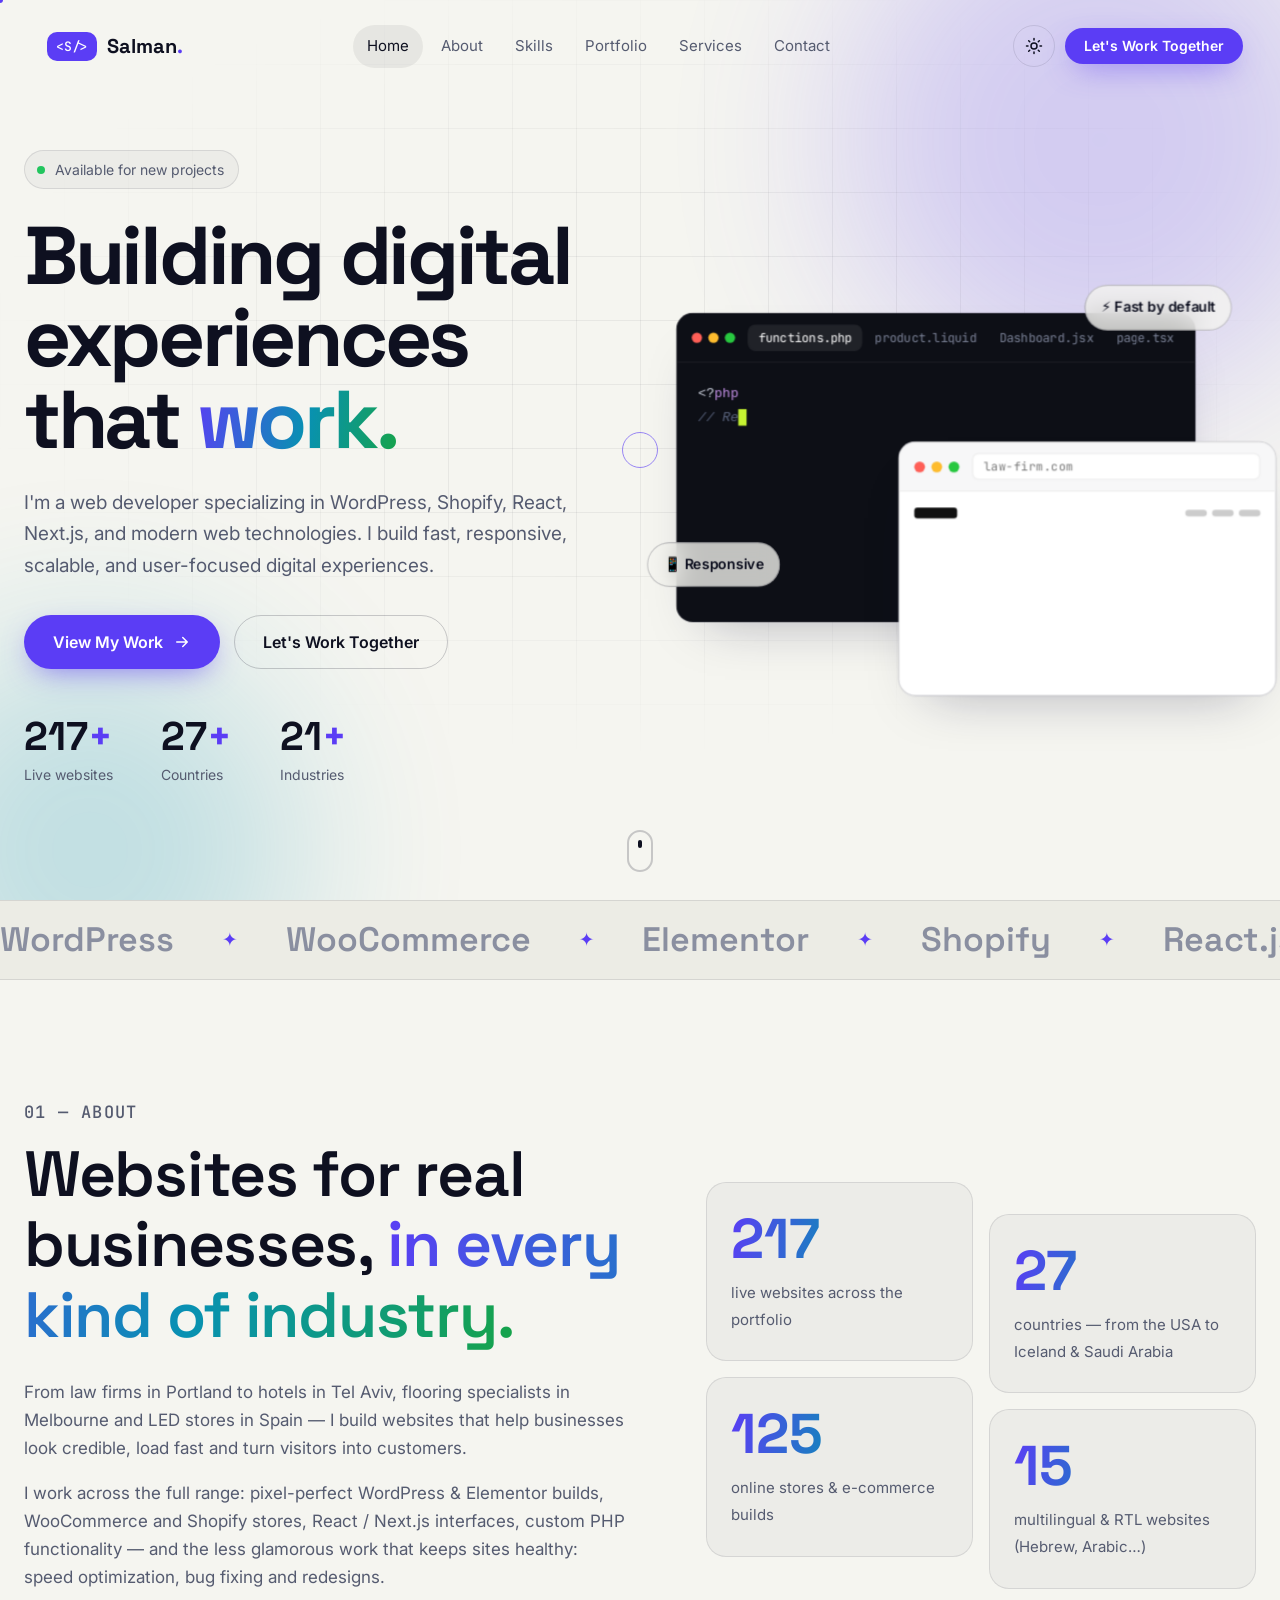
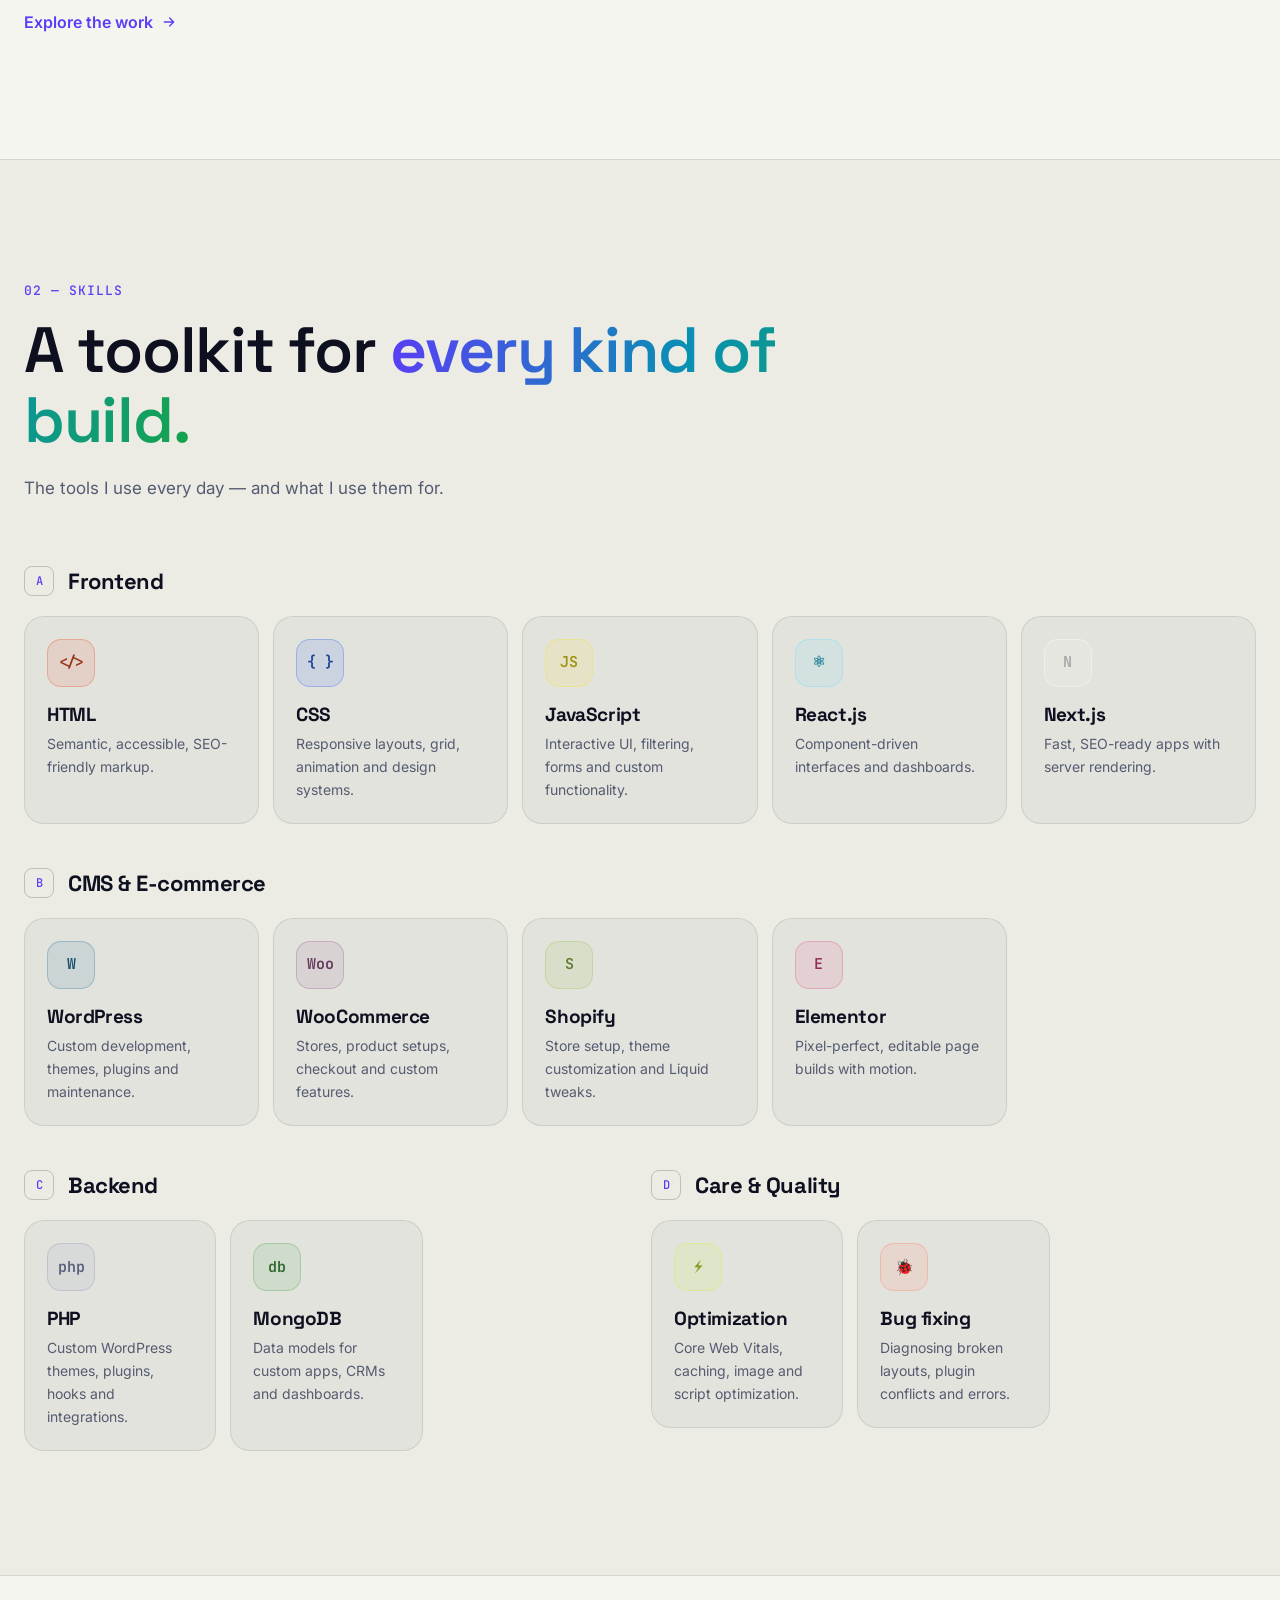
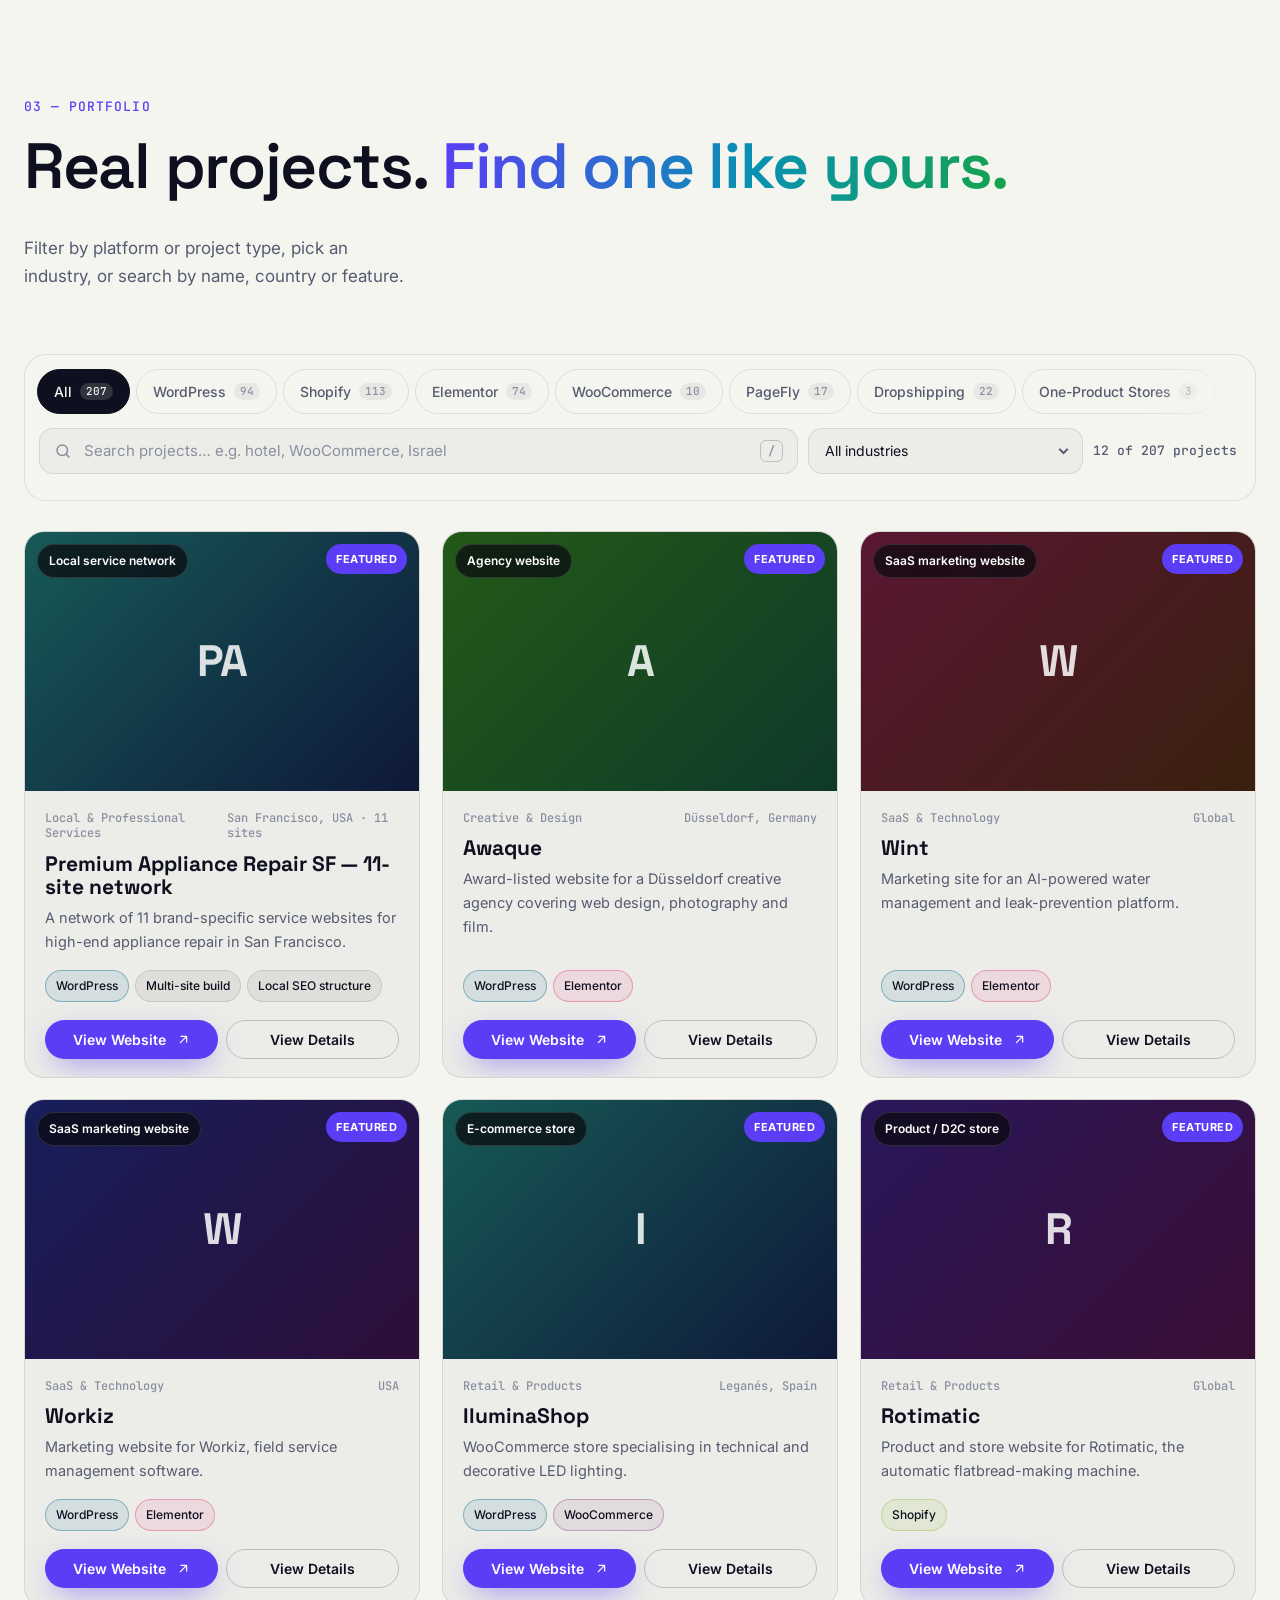
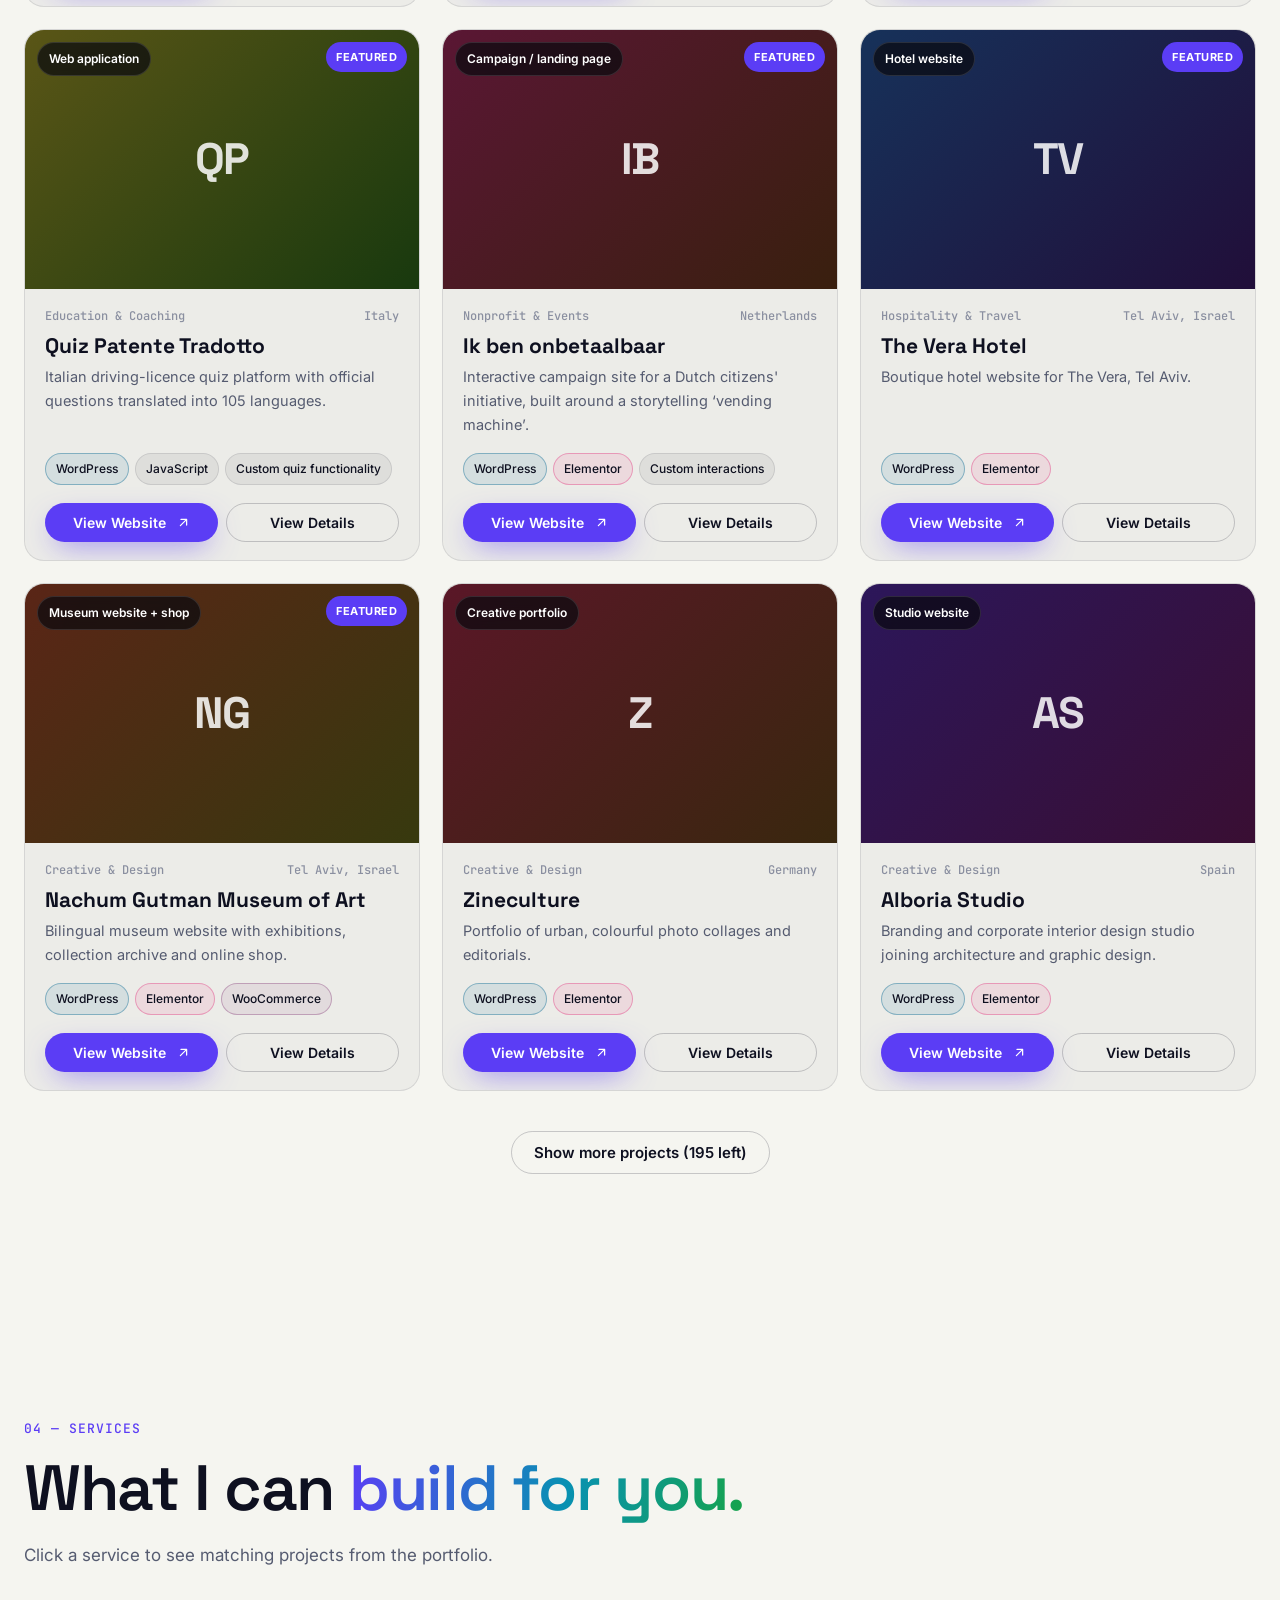
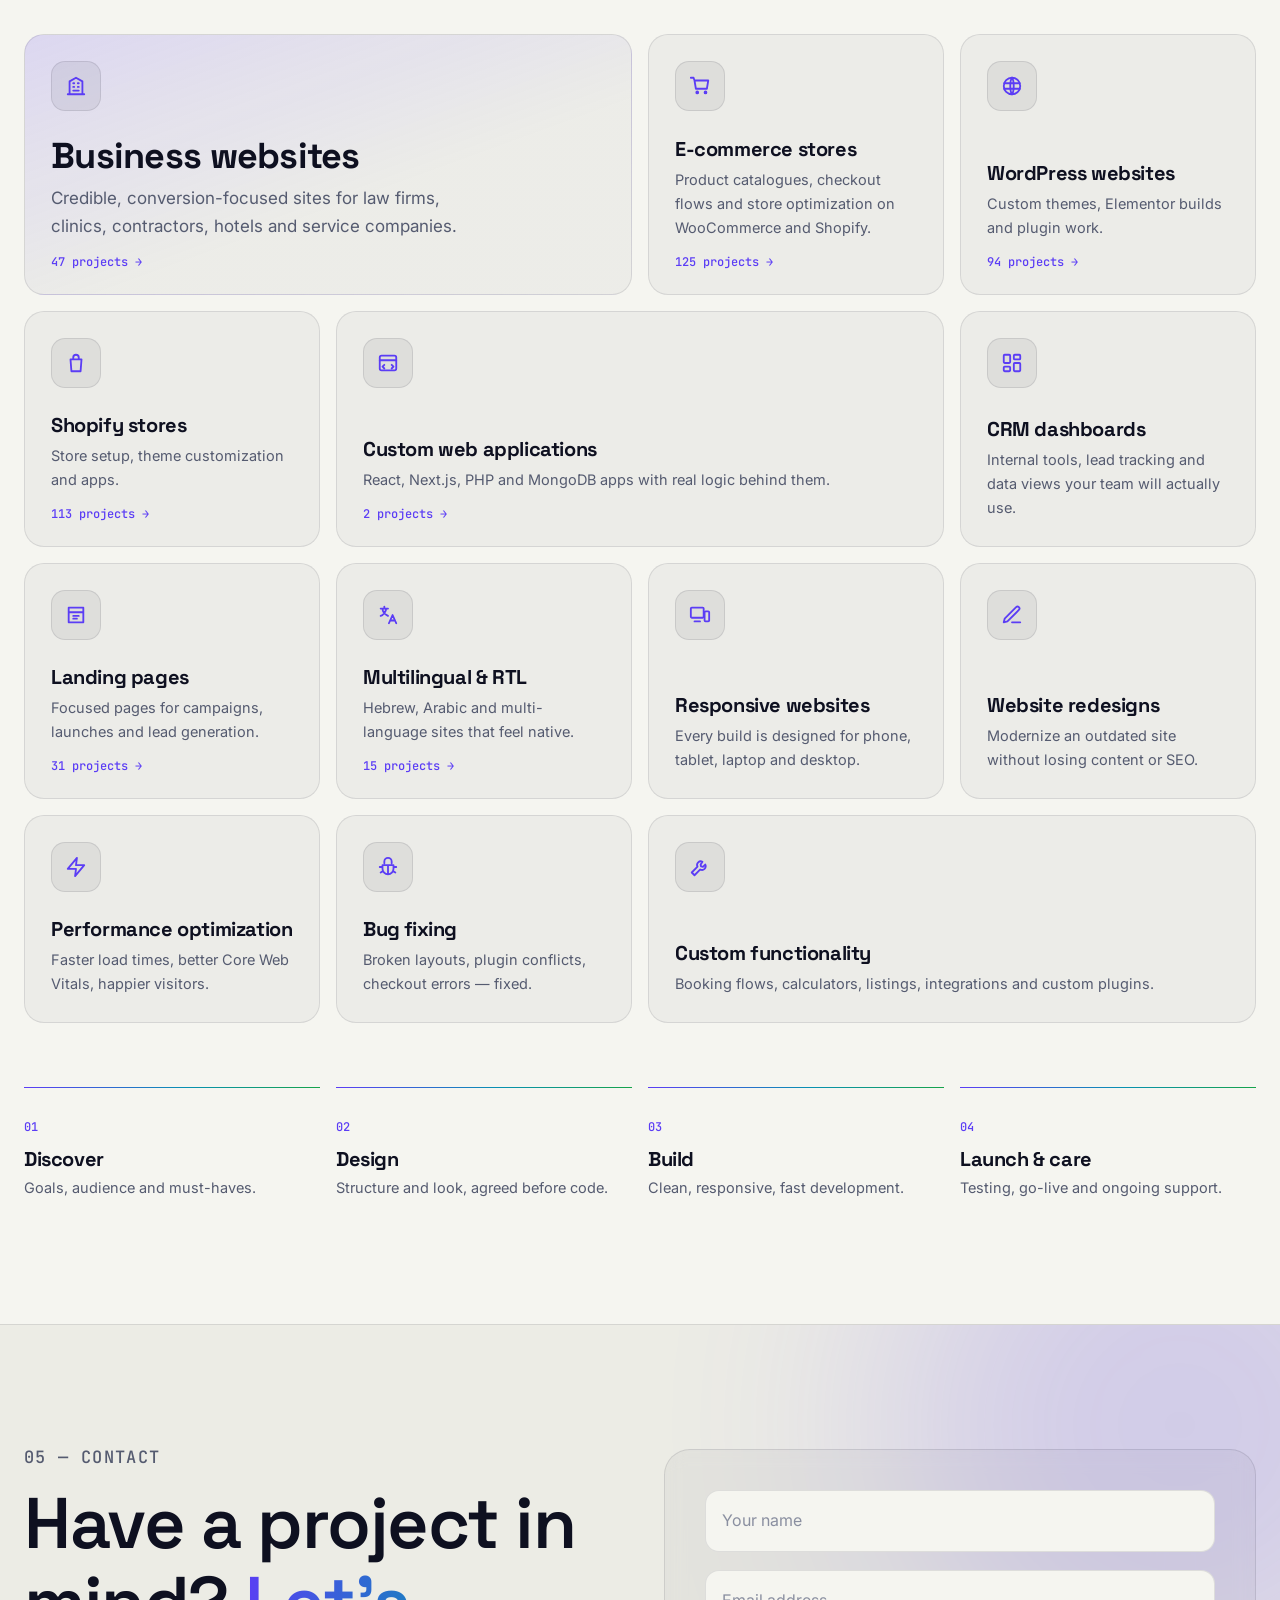
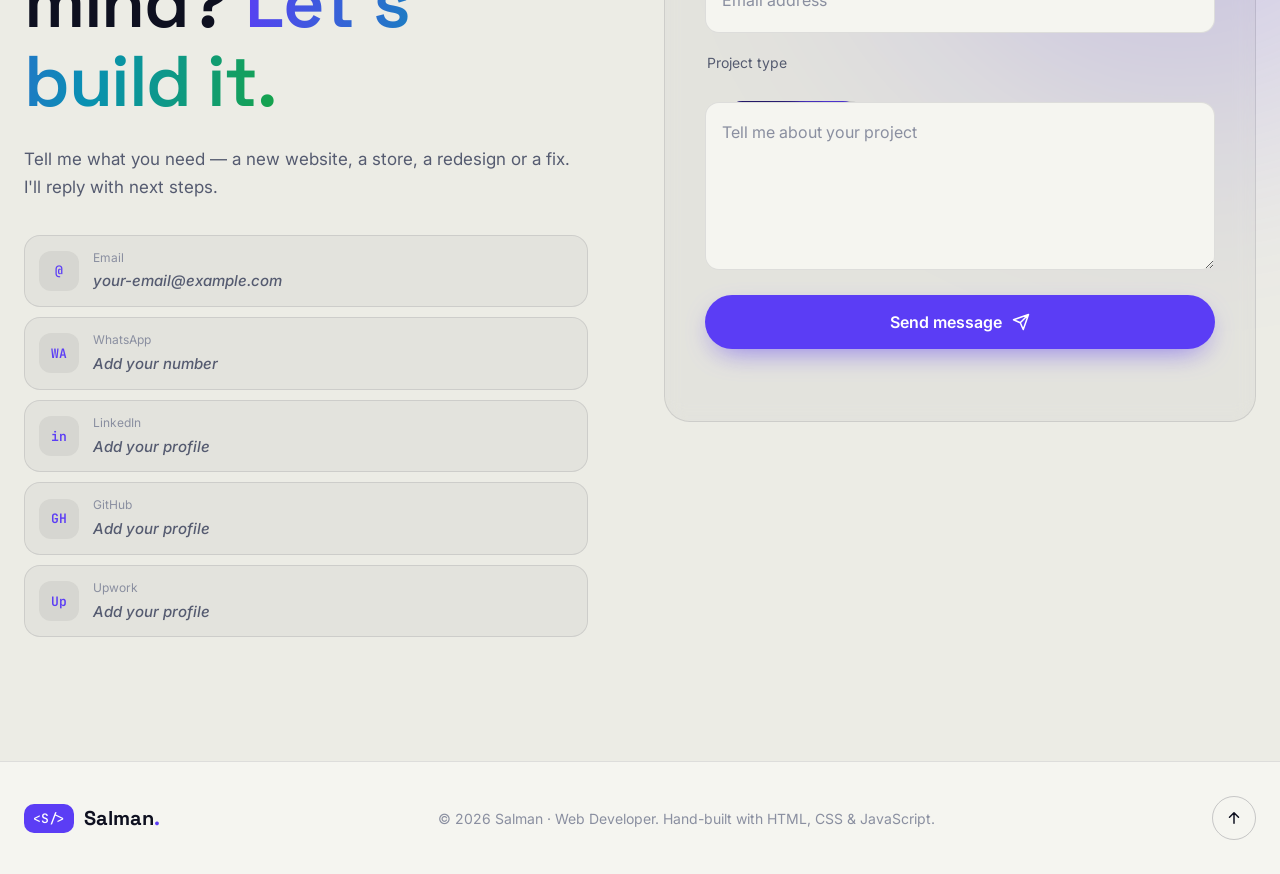
==== commit 4c53ff26: "Add 109 Shopify stores with PageFly, dropshipping, one-product and collection filters Co-Authored-By" ====
--- a/index.html
+++ b/index.html
@@ -4,7 +4,7 @@
   <meta charset="utf-8">
   <meta name="viewport" content="width=device-width, initial-scale=1">
   <title>Salman — Web Developer · WordPress, Shopify, React & Next.js</title>
-  <meta name="description" content="Web developer building fast, responsive websites and web apps with WordPress, WooCommerce, Elementor, Shopify, React, Next.js, PHP and MongoDB. Explore 90+ real projects by platform and industry.">
+  <meta name="description" content="Web developer building fast, responsive websites and web apps with WordPress, WooCommerce, Elementor, Shopify, React, Next.js, PHP and MongoDB. Explore 200+ real projects by platform and industry.">
   <meta name="theme-color" content="#0a0b10">
   <meta property="og:type" content="website">
   <meta property="og:title" content="Salman — Web Developer">
@@ -448,6 +448,7 @@
   <noscript><p class="noscript">Enable JavaScript to browse and filter the portfolio.</p></noscript>
 
   <script src="assets/js/projects.js"></script>
+  <script src="assets/js/projects-shopify.js"></script>
   <script src="assets/js/screenshots.js"></script>
   <script src="assets/js/main.js" defer></script>
 </body>
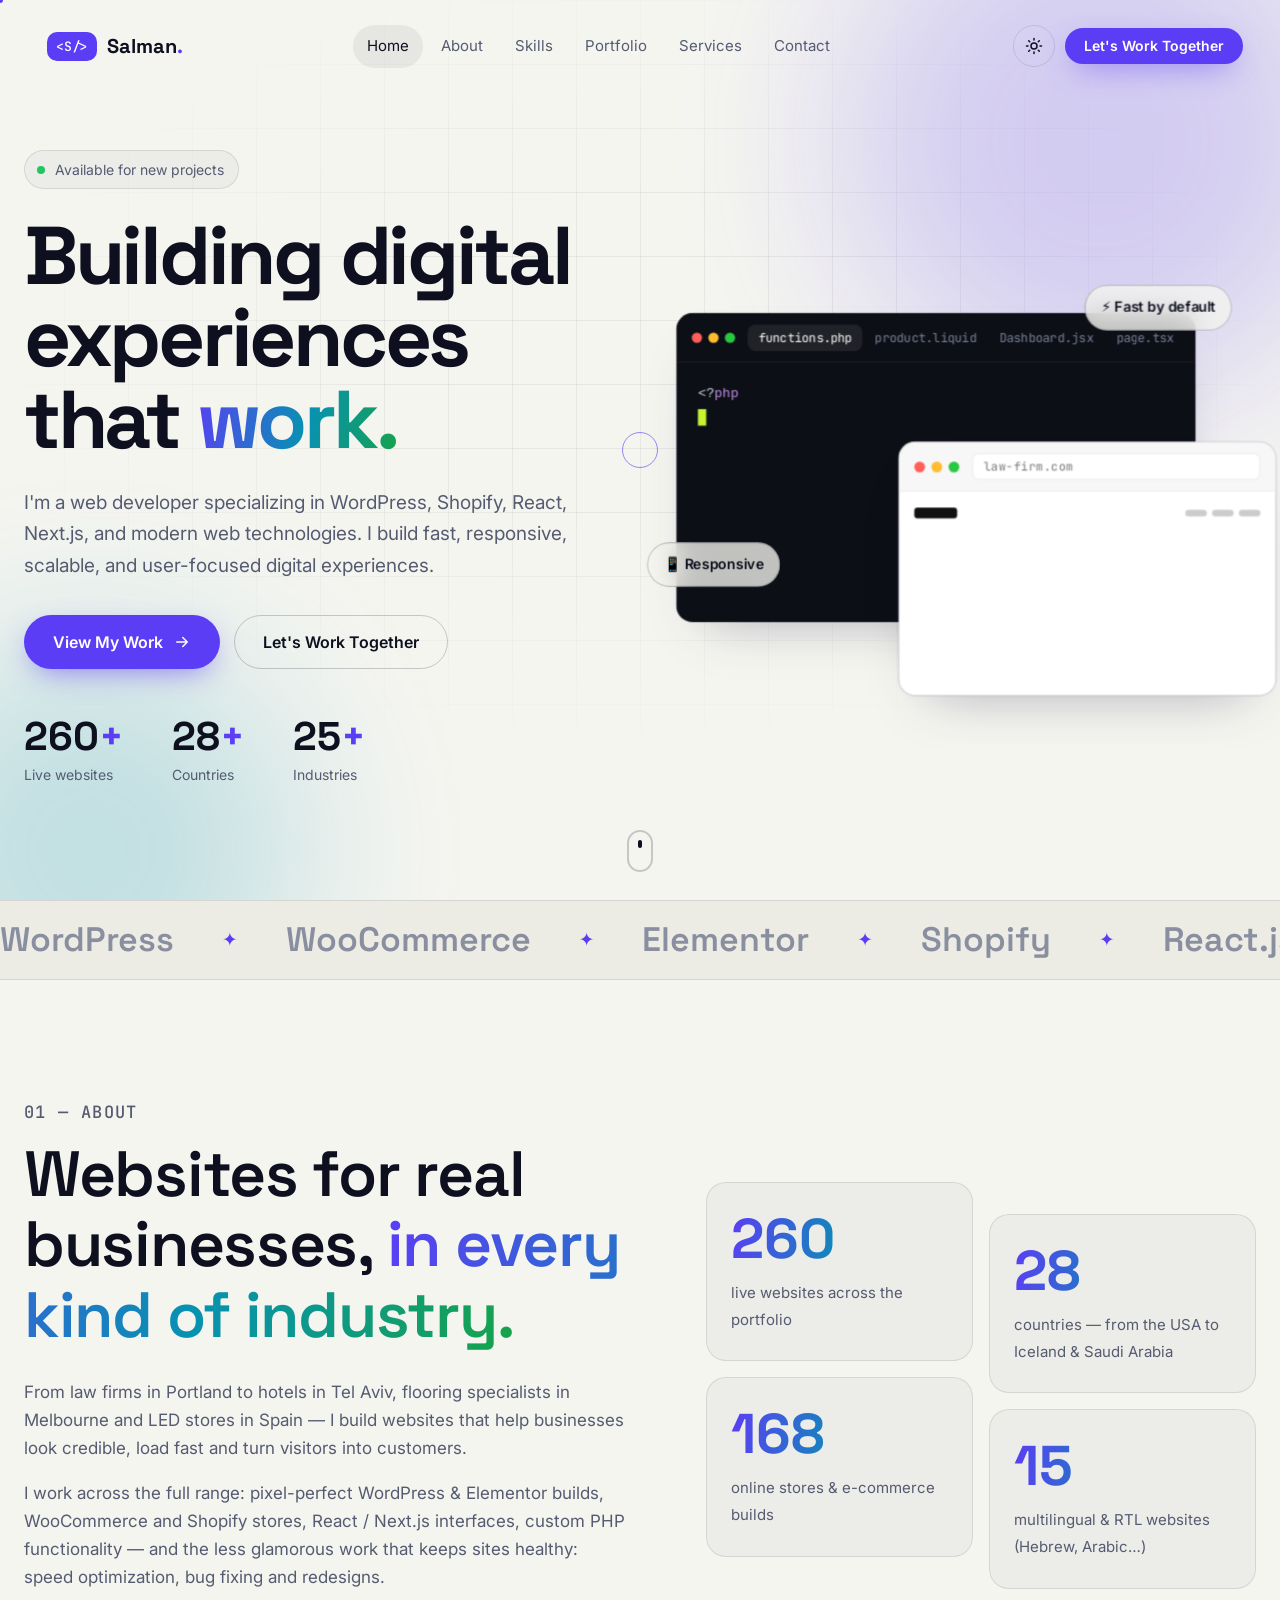
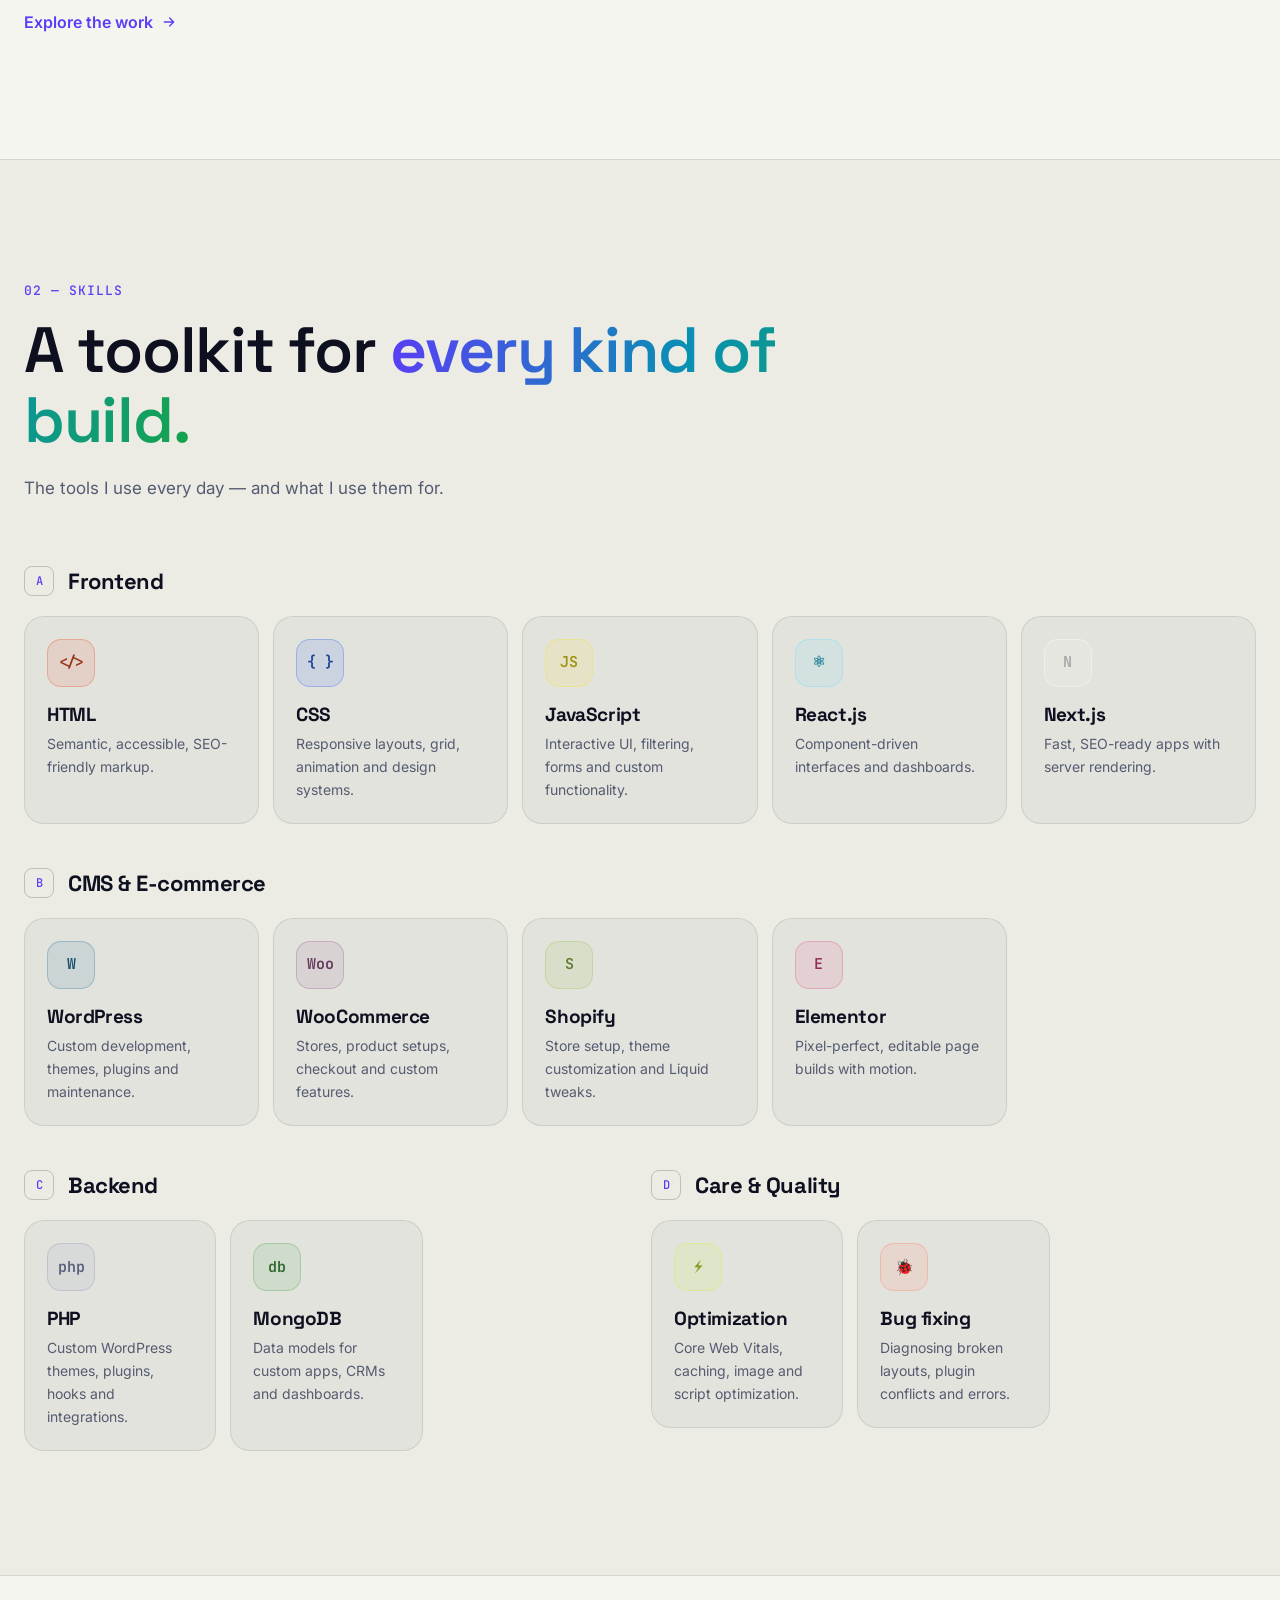
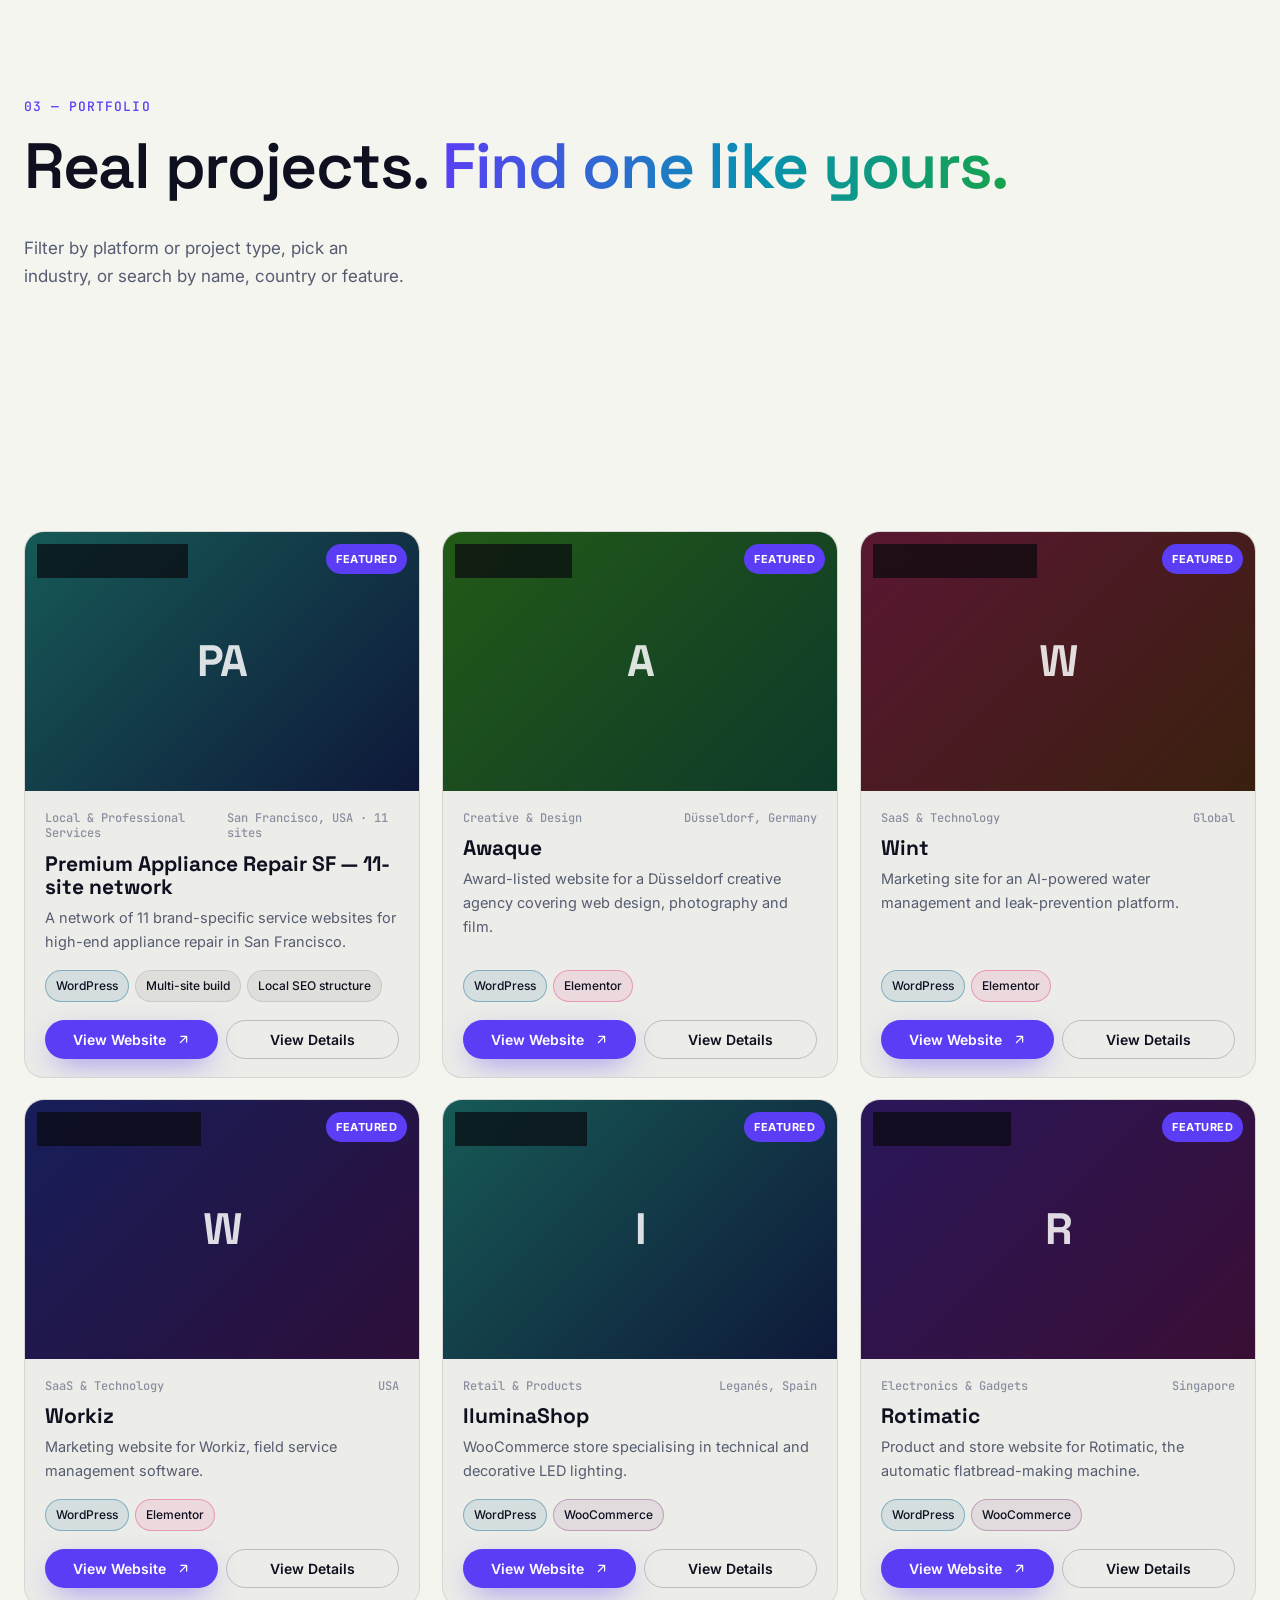
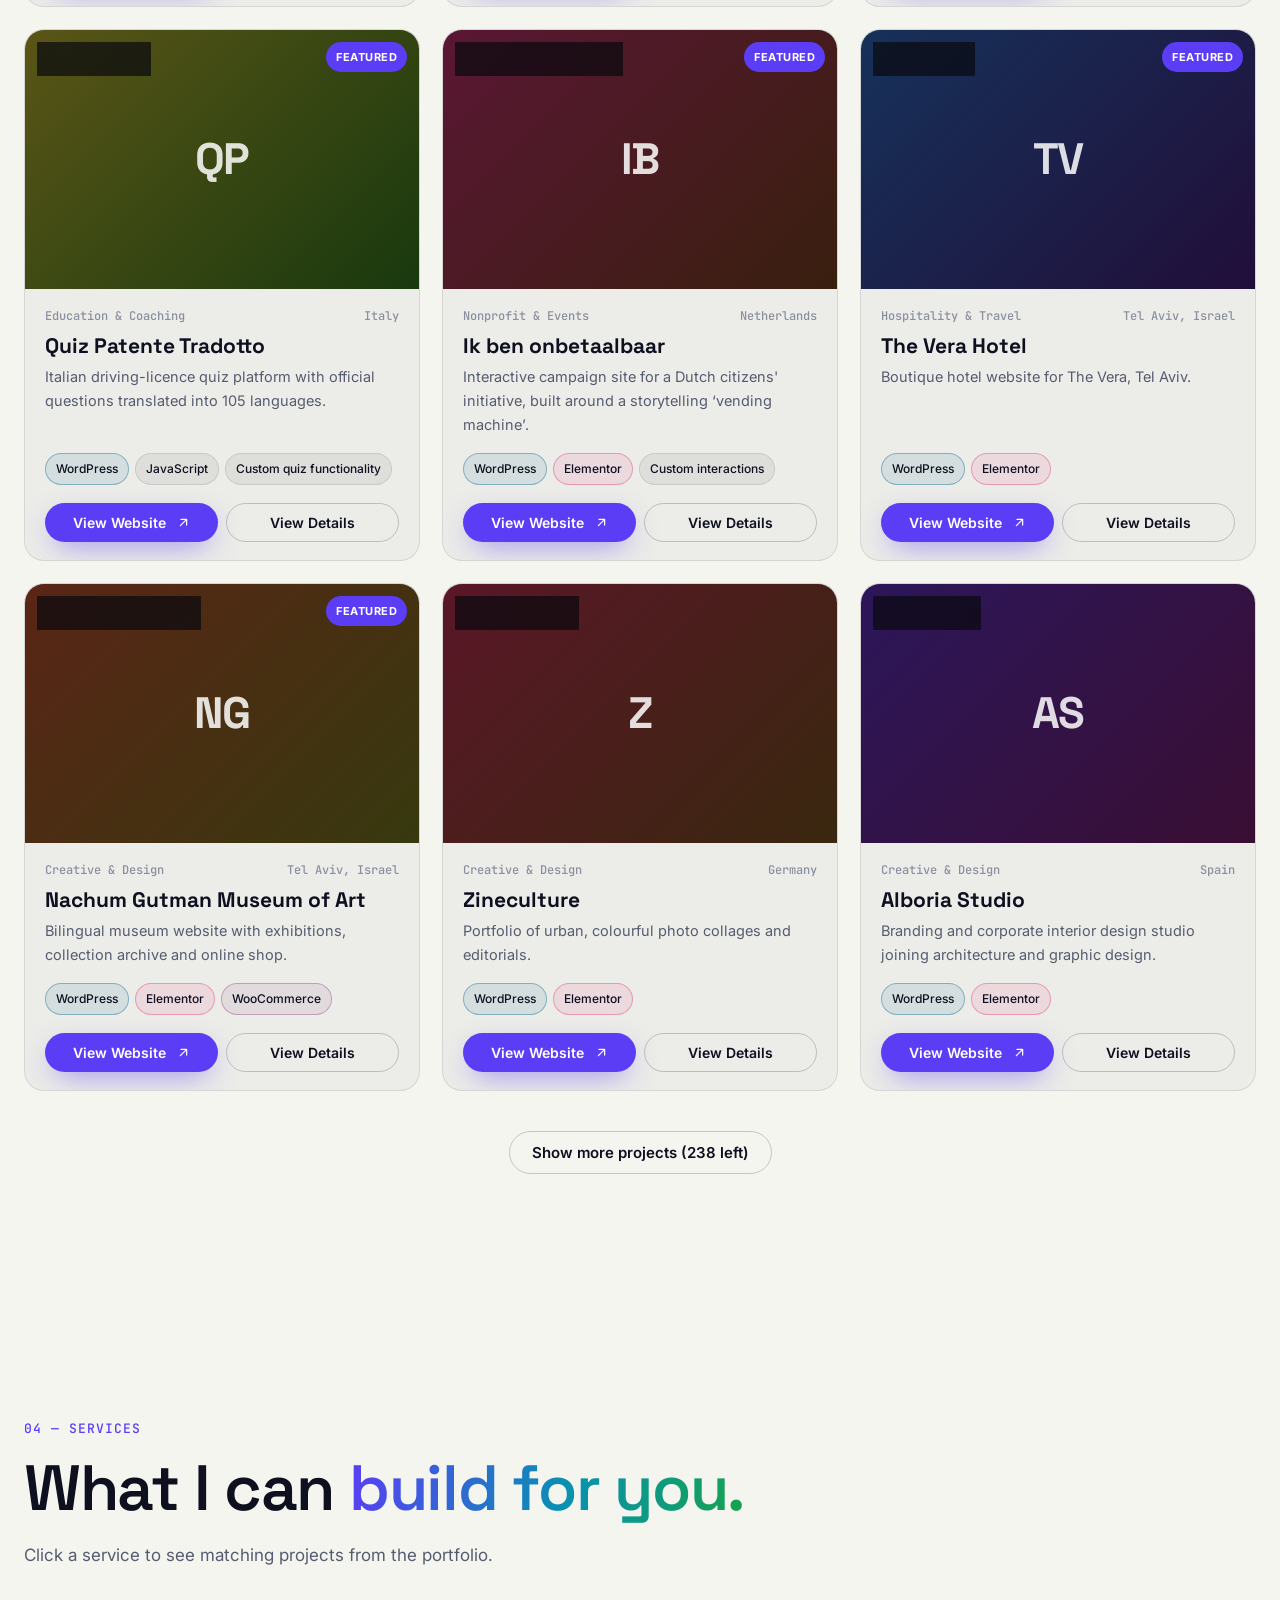
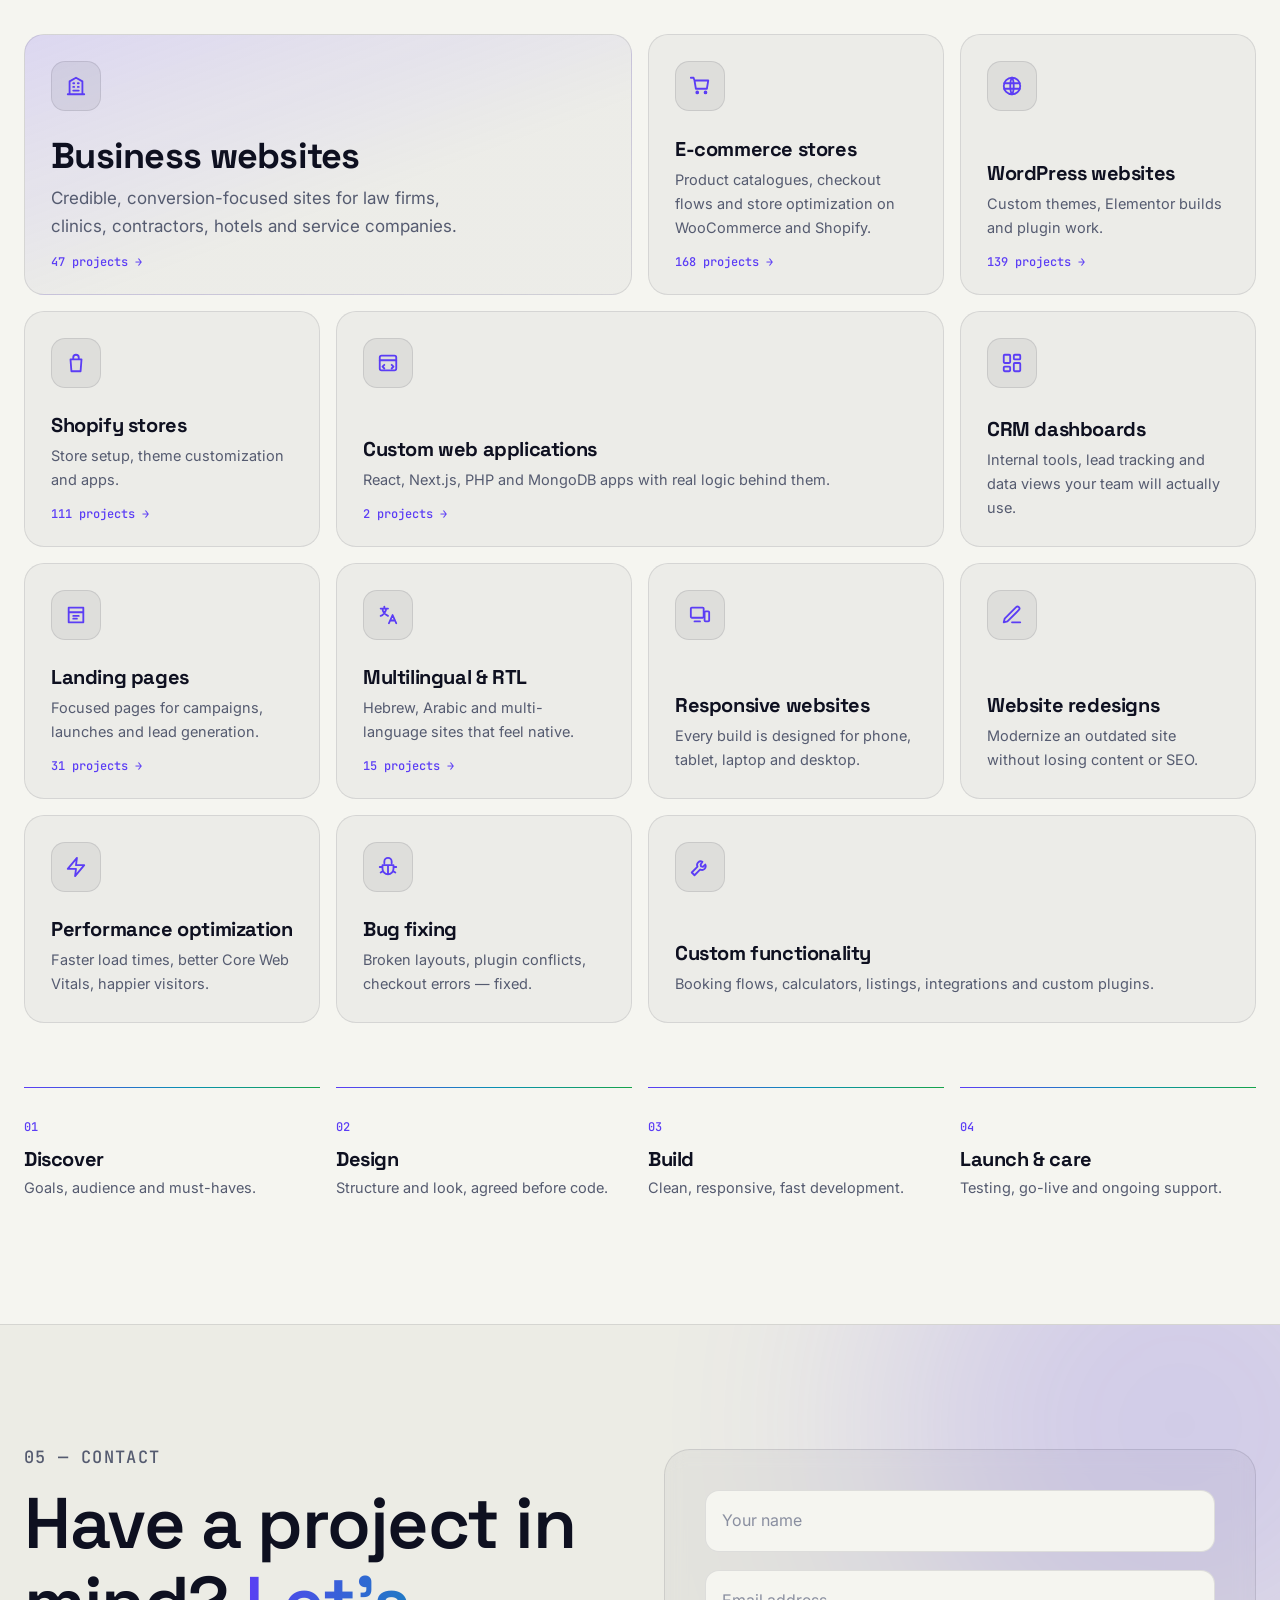
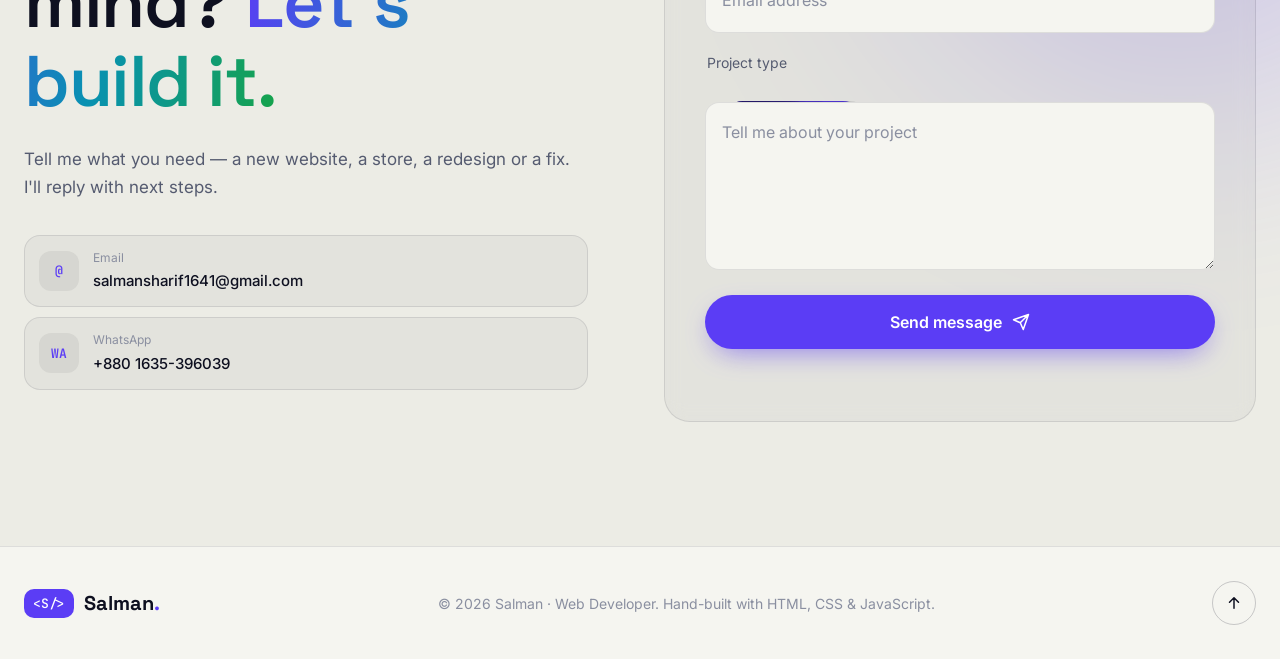
==== commit 5740778f: "Add 45 WooCommerce stores, contact email/WhatsApp, drop LinkedIn/GitHub/Upwork Co-Authored-By: Claud" ====
--- a/index.html
+++ b/index.html
@@ -4,7 +4,7 @@
   <meta charset="utf-8">
   <meta name="viewport" content="width=device-width, initial-scale=1">
   <title>Salman — Web Developer · WordPress, Shopify, React & Next.js</title>
-  <meta name="description" content="Web developer building fast, responsive websites and web apps with WordPress, WooCommerce, Elementor, Shopify, React, Next.js, PHP and MongoDB. Explore 200+ real projects by platform and industry.">
+  <meta name="description" content="Web developer building fast, responsive websites and web apps with WordPress, WooCommerce, Elementor, Shopify, React, Next.js, PHP and MongoDB. Explore 250+ real projects by platform and industry.">
   <meta name="theme-color" content="#0a0b10">
   <meta property="og:type" content="website">
   <meta property="og:title" content="Salman — Web Developer">
@@ -376,11 +376,8 @@
           <p class="reveal">Tell me what you need — a new website, a store, a redesign or a fix. I'll reply with next steps.</p>
 
           <ul class="contact__links reveal" id="contact-links">
-            <li><a data-contact="email" href="#"><span class="ci">@</span><span><small>Email</small><b data-contact-label="email">your-email@example.com</b></span></a></li>
-            <li><a data-contact="whatsapp" href="#" target="_blank" rel="noopener"><span class="ci">WA</span><span><small>WhatsApp</small><b>Add your number</b></span></a></li>
-            <li><a data-contact="linkedin" href="#" target="_blank" rel="noopener"><span class="ci">in</span><span><small>LinkedIn</small><b>Add your profile</b></span></a></li>
-            <li><a data-contact="github" href="#" target="_blank" rel="noopener"><span class="ci">GH</span><span><small>GitHub</small><b>Add your profile</b></span></a></li>
-            <li><a data-contact="upwork" href="#" target="_blank" rel="noopener"><span class="ci">Up</span><span><small>Upwork</small><b>Add your profile</b></span></a></li>
+            <li><a data-contact="email" href="#"><span class="ci">@</span><span><small>Email</small><b data-contact-label="email">salmansharif1641@gmail.com</b></span></a></li>
+            <li><a data-contact="whatsapp" href="#" target="_blank" rel="noopener"><span class="ci">WA</span><span><small>WhatsApp</small><b>+880 1635-396039</b></span></a></li>
           </ul>
         </div>
 
@@ -449,6 +446,7 @@
 
   <script src="assets/js/projects.js"></script>
   <script src="assets/js/projects-shopify.js"></script>
+  <script src="assets/js/projects-woocommerce.js"></script>
   <script src="assets/js/screenshots.js"></script>
   <script src="assets/js/main.js" defer></script>
 </body>
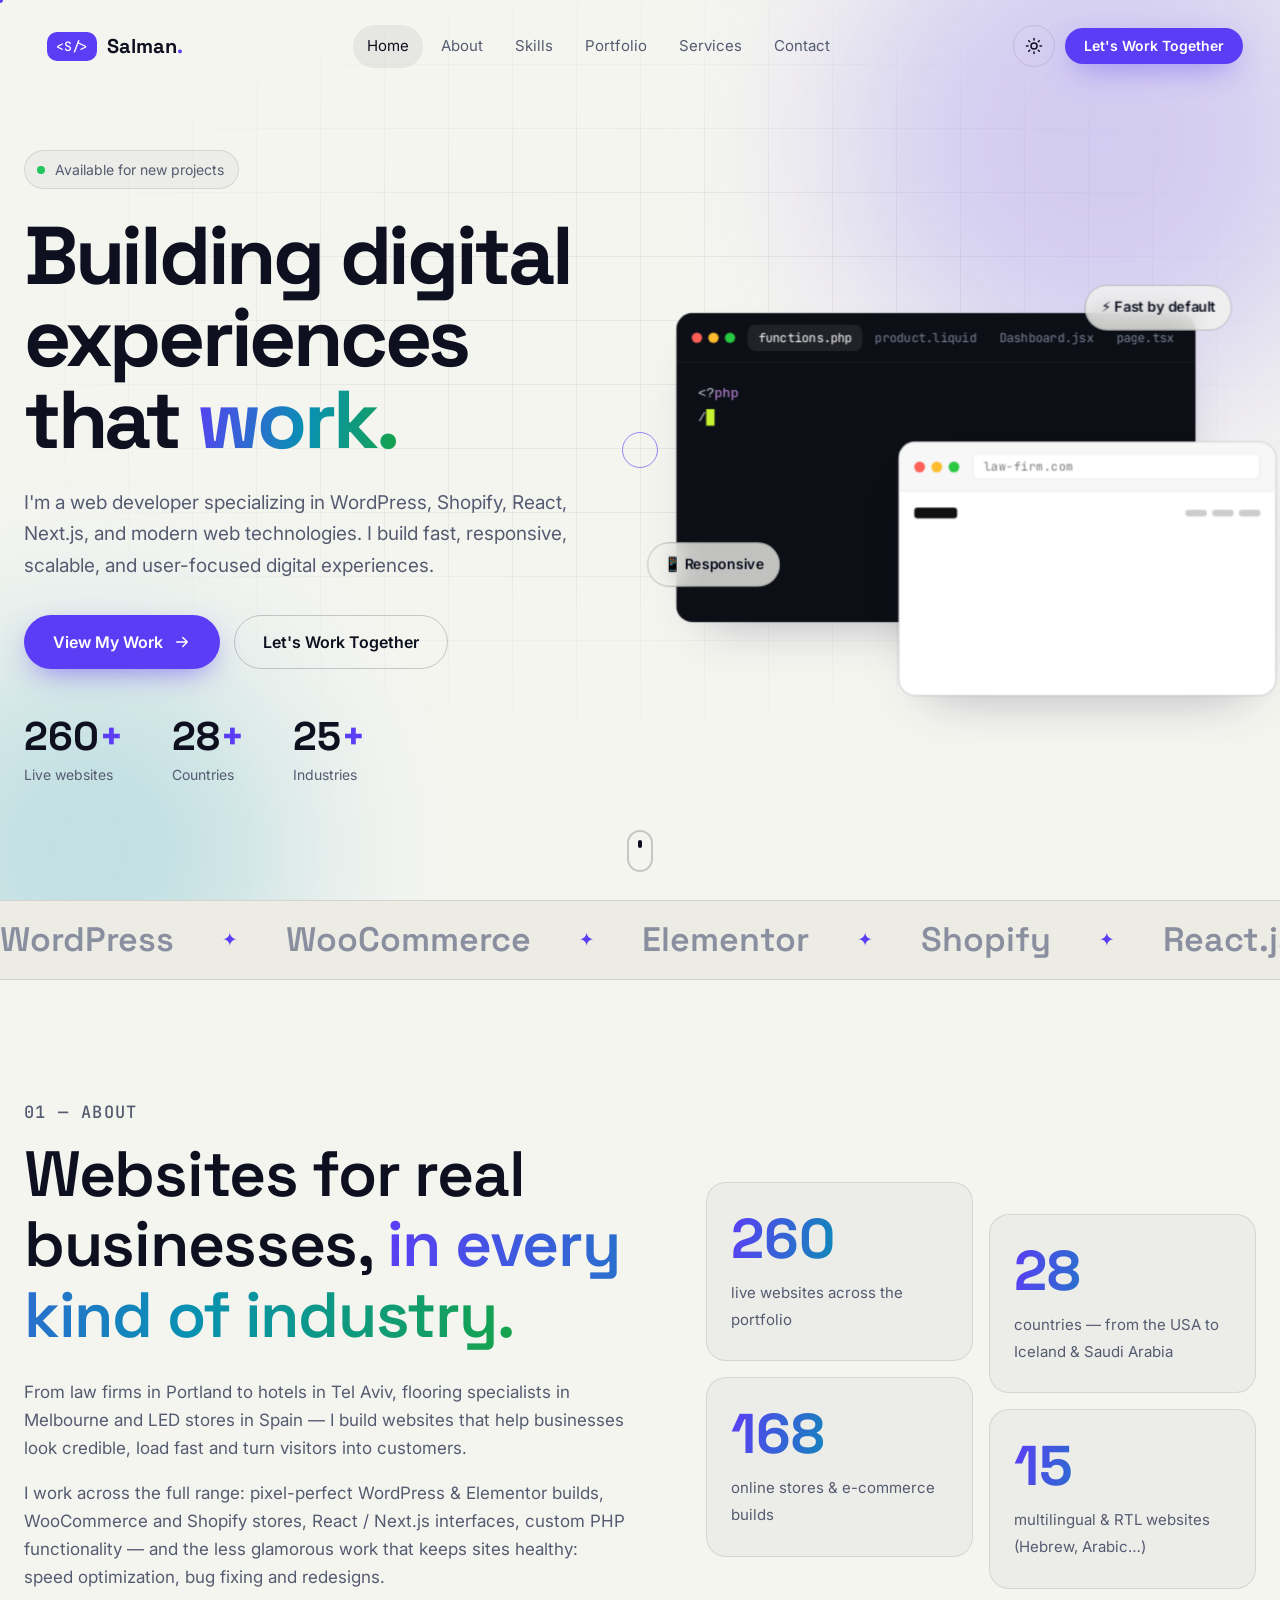
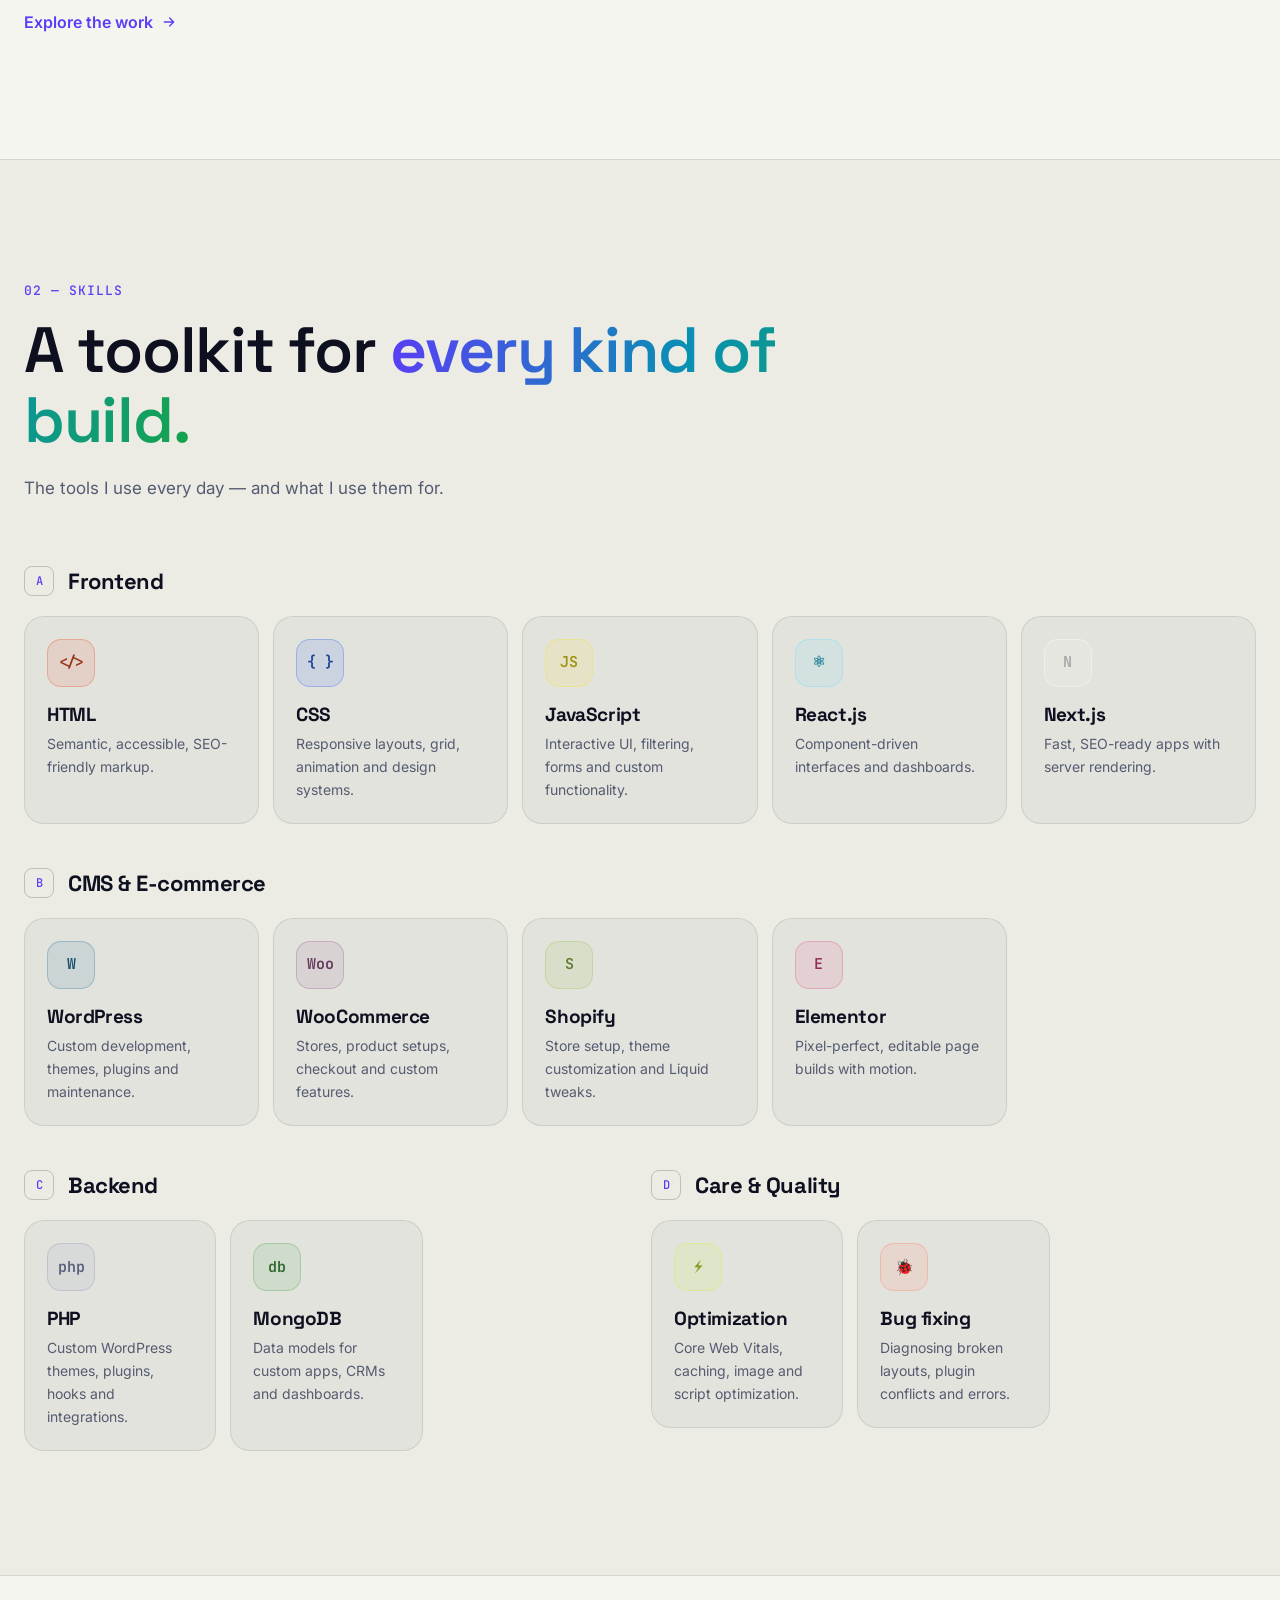
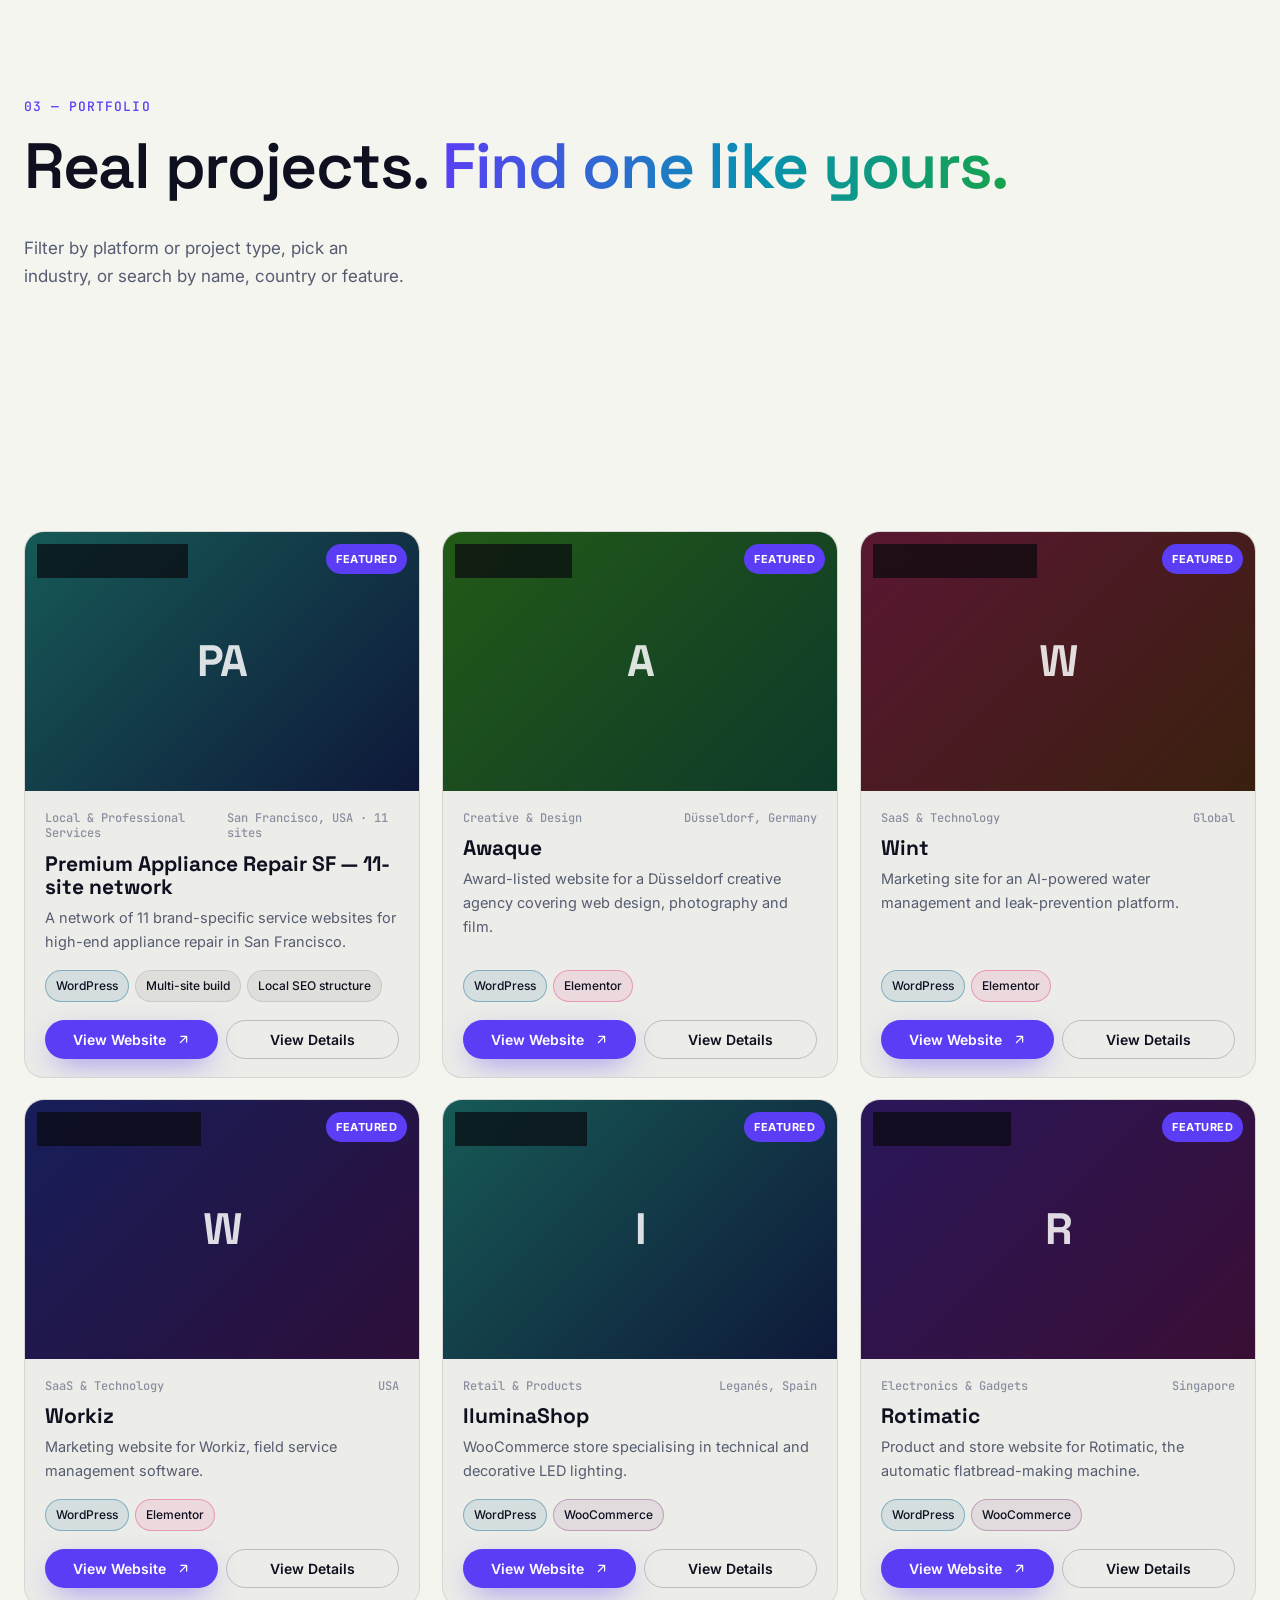
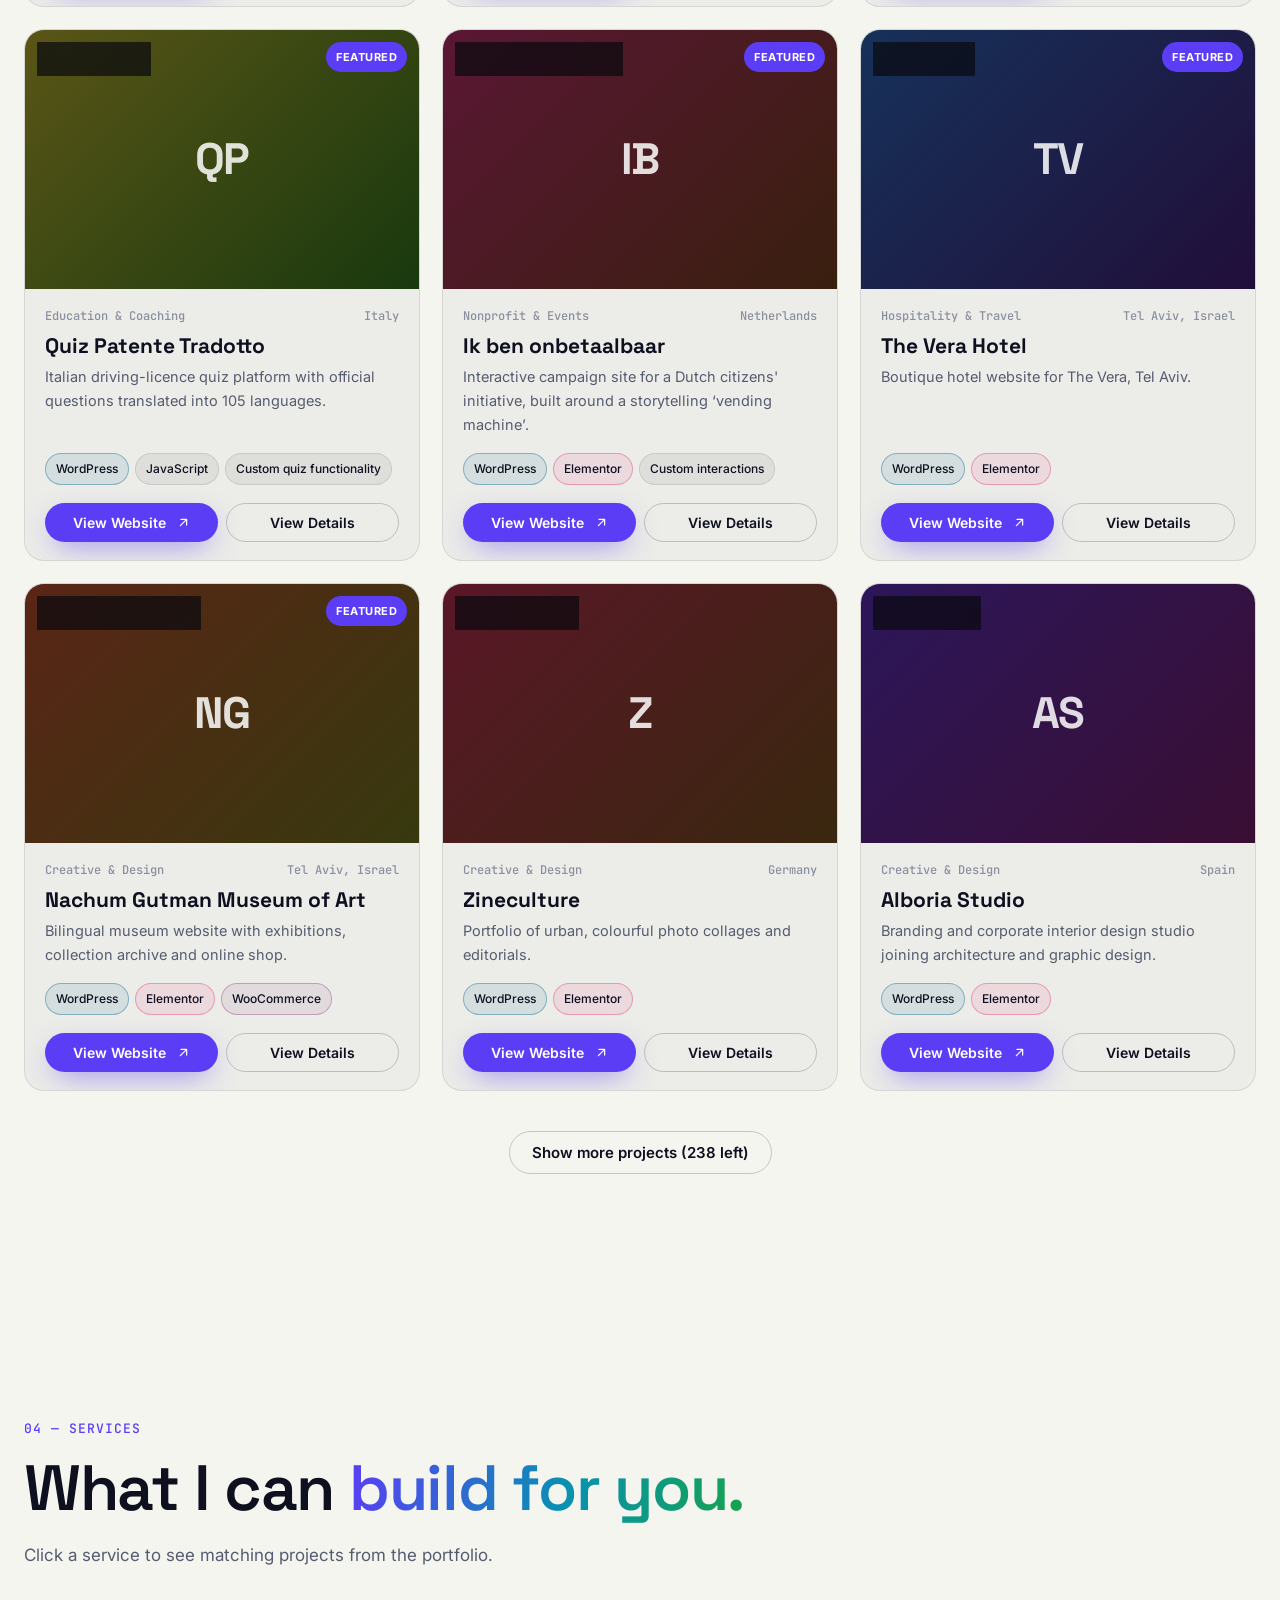
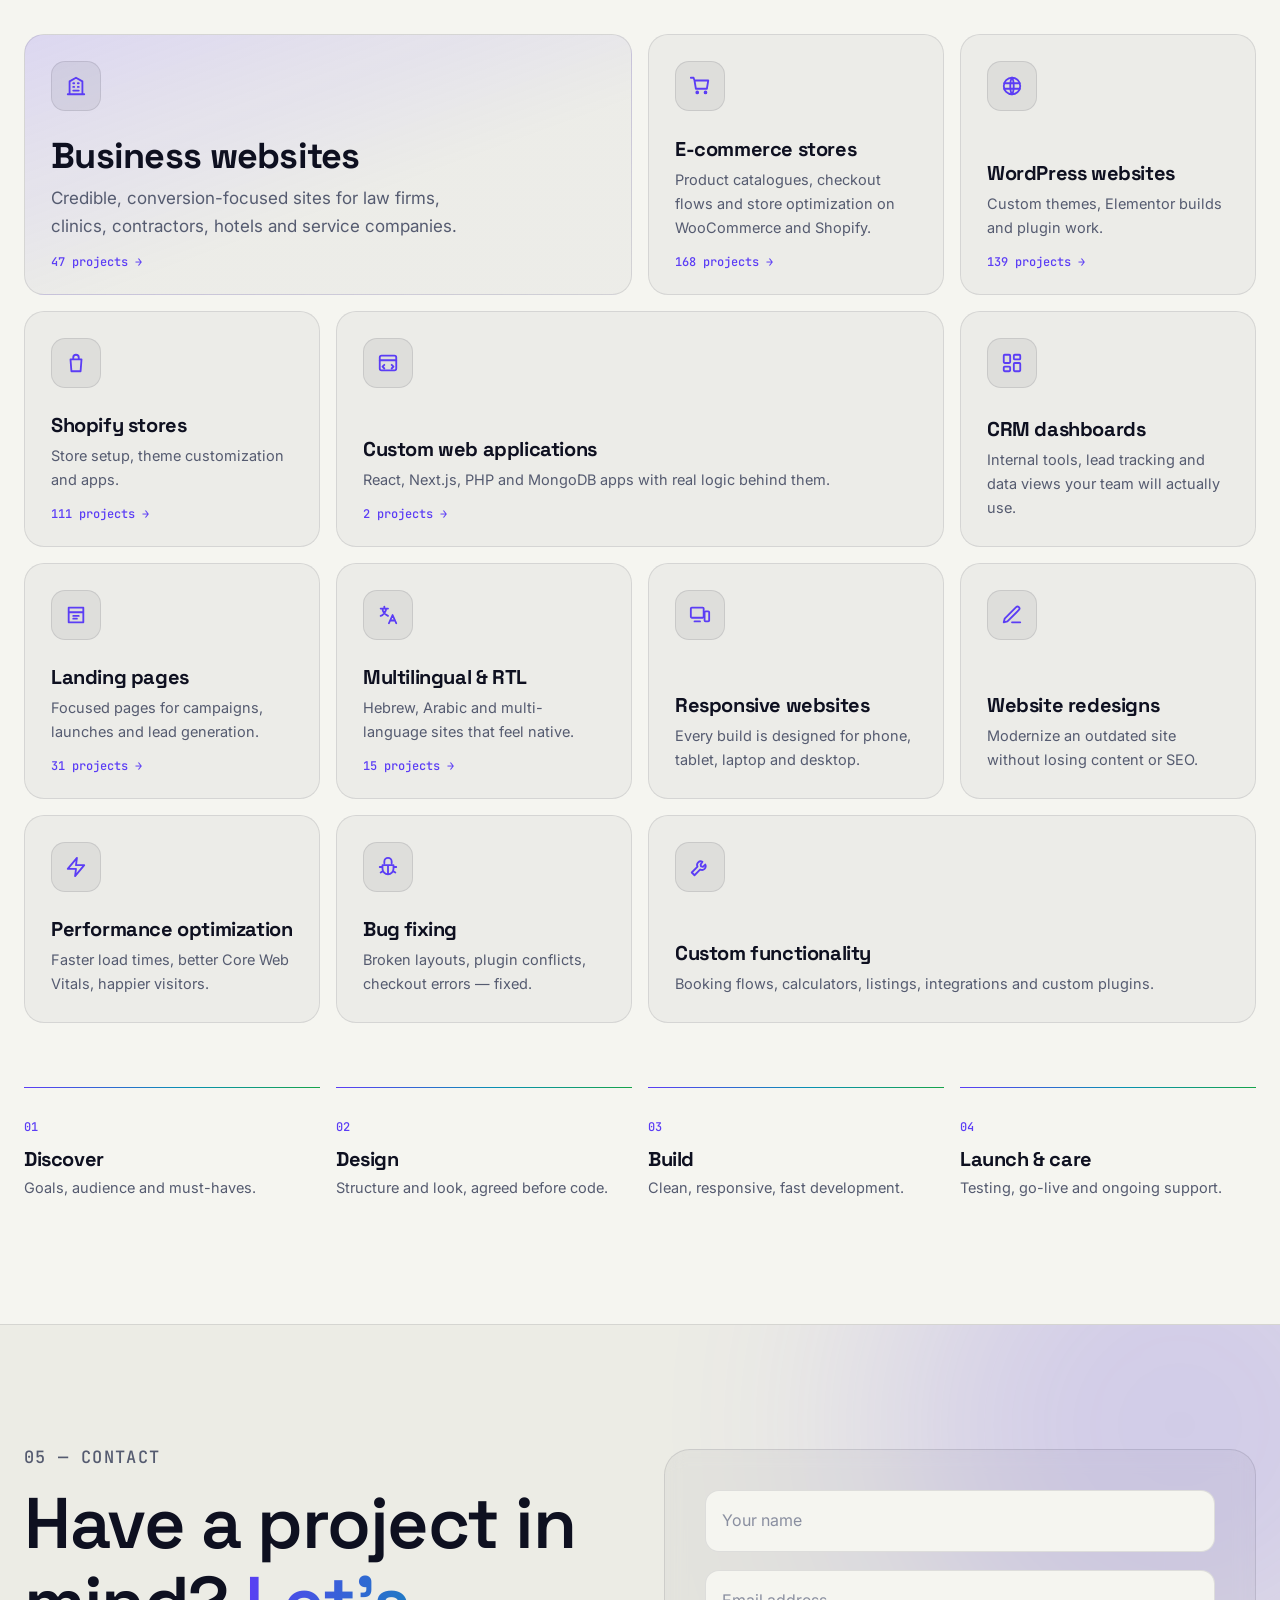
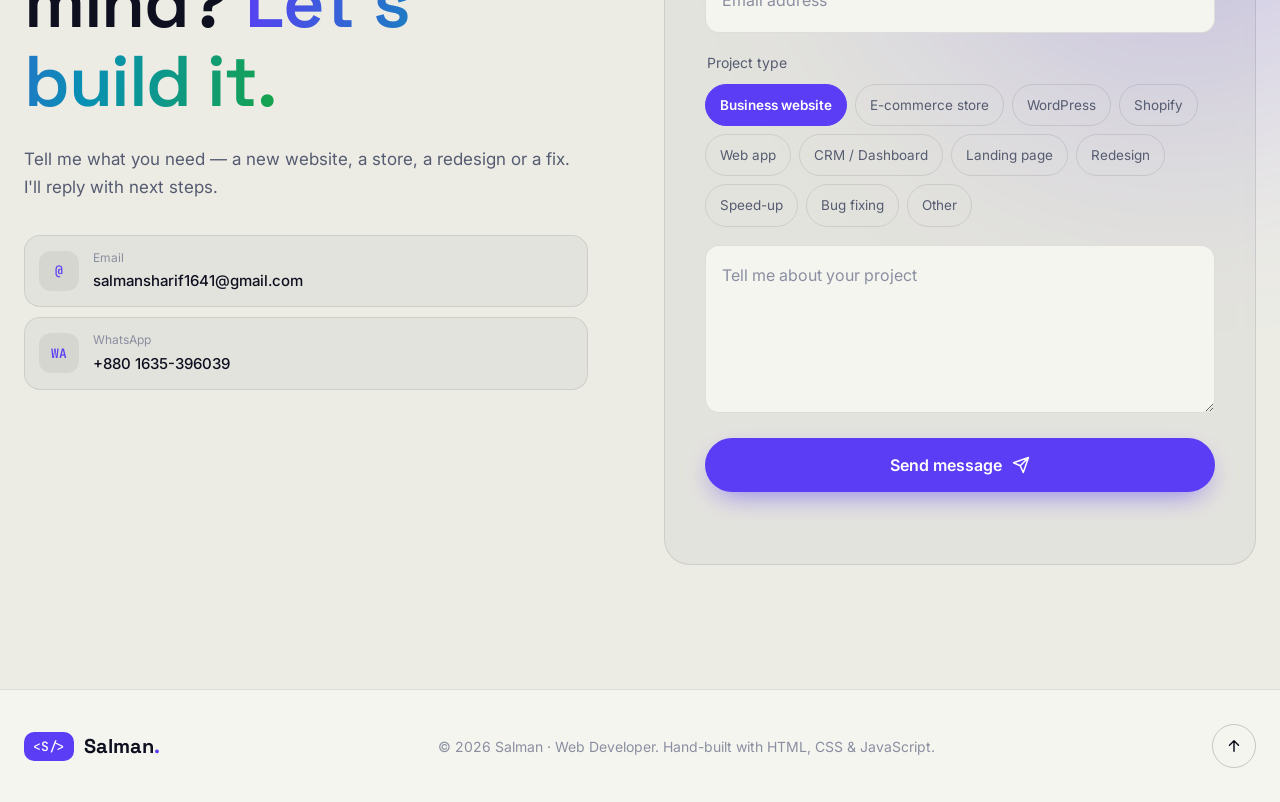
==== commit 3e1a3246: "Fix contact form: deliver via FormSubmit with Gmail/WhatsApp fallback; fix stacked project-type chip" ====
--- a/index.html
+++ b/index.html
@@ -413,6 +413,7 @@
             <label for="cf-message">Tell me about your project</label>
             <span class="field__error" aria-live="polite"></span>
           </div>
+          <input type="text" name="_honey" class="sr-only" tabindex="-1" autocomplete="off" aria-hidden="true">
           <button type="submit" class="btn btn--primary btn--lg btn--block magnetic">
             <span class="btn__label">Send message</span>
             <svg viewBox="0 0 24 24" aria-hidden="true"><path d="M22 2 11 13M22 2l-7 20-4-9-9-4z"/></svg>
--- a/assets/css/styles.css
+++ b/assets/css/styles.css
@@ -464,7 +464,7 @@
   transition: border-color .25s, box-shadow .25s;
 }
 .field textarea { min-height: 140px; }
-.field label { position: absolute; left: 17px; top: 17px; color: var(--faint); pointer-events: none; transform-origin: 0 0; transition: transform .25s var(--ease), color .25s; }
+.field > label { position: absolute; left: 17px; top: 17px; color: var(--faint); pointer-events: none; transform-origin: 0 0; transition: transform .25s var(--ease), color .25s; }
 .field input:focus, .field textarea:focus { border-color: var(--accent); box-shadow: 0 0 0 4px color-mix(in srgb, var(--accent) 16%, transparent); }
 .field input:focus + label, .field input:not(:placeholder-shown) + label,
 .field textarea:focus + label, .field textarea:not(:placeholder-shown) + label { transform: translateY(-10px) scale(.78); color: var(--accent); }
@@ -482,6 +482,8 @@
 .form-status { margin: 0; font-size: 14px; color: var(--muted); min-height: 1em; }
 .form-status.is-success { color: #22c55e; }
 .form-status.is-error { color: #f43f5e; }
+.form-fallback { display: flex; flex-wrap: wrap; gap: 8px; margin-top: 12px; }
+.form-fallback .btn { color: var(--text); }
 
 /* 14. Footer --------------------------------------------------------------- */
 .footer { padding: 34px 0; border-top: 1px solid var(--border); }
